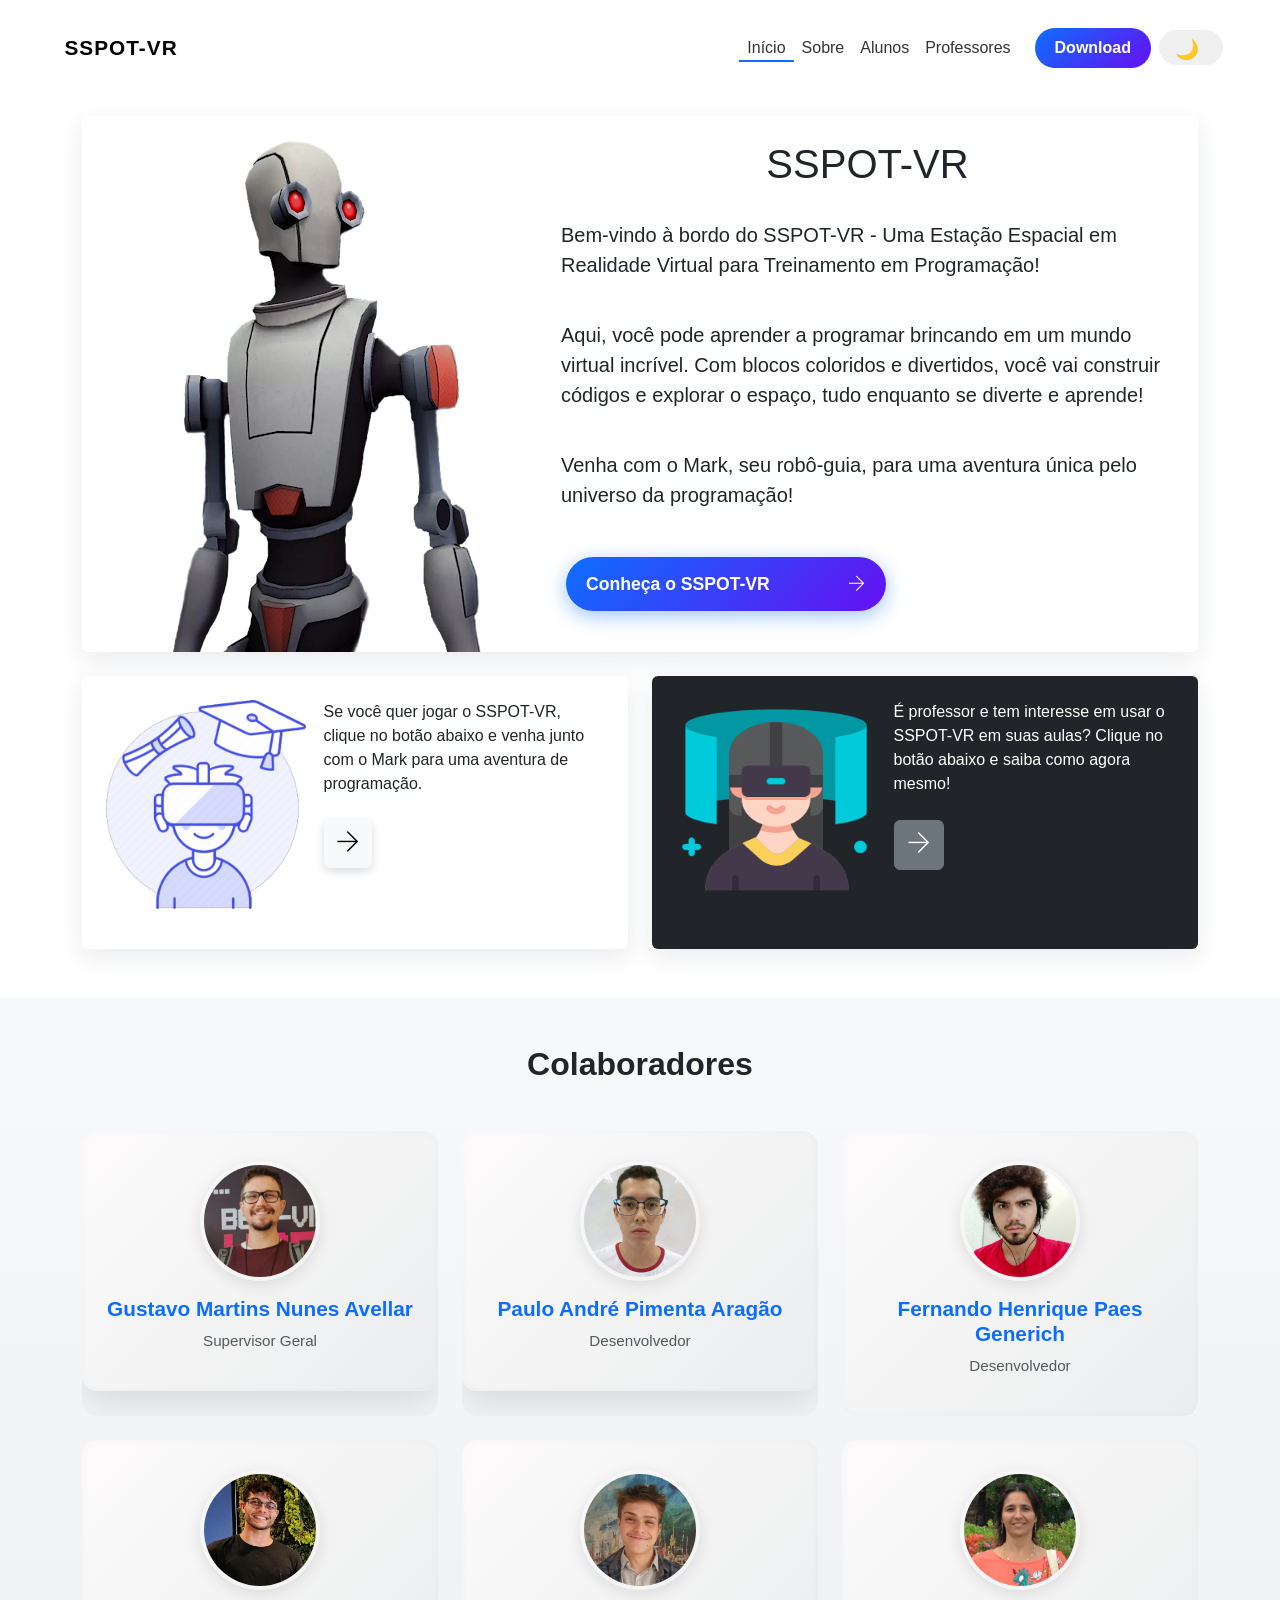
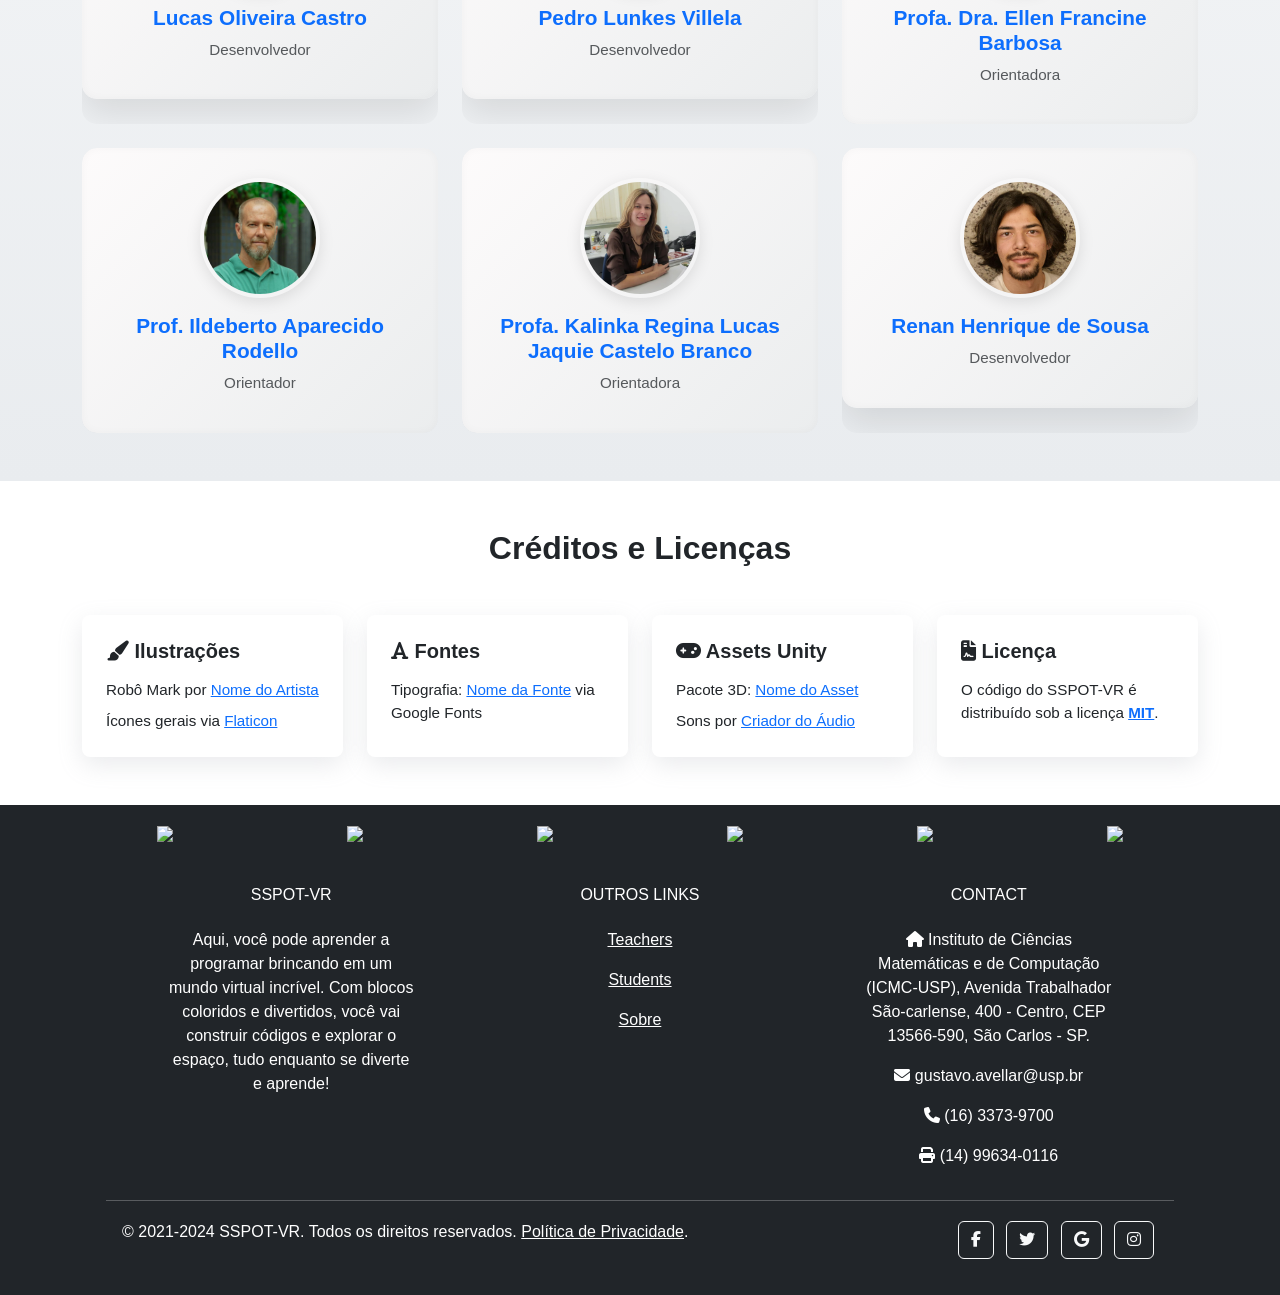
==== index.html @ 58b926ca "parte de creditos" ====
<!doctype html> 
<html lang="pt-BR">
<head>
  <meta charset="UTF-8" />
  <meta name="viewport" content="width=device-width, initial-scale=1.0" />

  <!-- SEO básico -->
  <meta name="description" content="Projeto SSPOT-VR - Sistema de Realidade Virtual aplicado à Odontologia com Inteligência Artificial" />
  <meta name="author" content="Ruan Marcelo" />

  <title>SSPOT-VR | Realidade Virtual com IA</title>

  <!-- Favicon -->
  <link rel="icon" type="image/x-icon" href="assets/img/icon.png" />

  <!-- Bootstrap -->
  <link rel="stylesheet" href="assets/css/bootstrap.min.css" />
  <!-- <link href="https://cdn.jsdelivr.net/npm/bootstrap@5.3.3/dist/css/bootstrap.min.css" rel="stylesheet"> -->

  <!-- Ícones -->
  <link rel="stylesheet" href="assets/css/themify-icons.css" />
  <link rel="stylesheet" href="https://cdnjs.cloudflare.com/ajax/libs/font-awesome/6.5.0/css/all.min.css" />

  <!-- Estilos personalizados -->
  <link rel="stylesheet" href="assets/css/styles.css" />
</head>
  <body >
    <!-- Navigation -->
 <header>
  <div class="container">
  <nav class="navbar navbar-expand-lg custom-navbar navbar-light">
      
      <a href="./index.html" class="navbar-brand ps-2 fw-bold">
       SSPOT-VR
      </a>

      <button
        class="navbar-toggler"
        type="button"
        data-bs-toggle="collapse"
        data-bs-target="#menuItems"
      >
        <span class="navbar-toggler-icon"></span>
      </button>

      <div class="collapse navbar-collapse" id="menuItems"> 
        <ul class="navbar-nav ms-auto align-items-center">
          
          <li class="nav-item">
            <a href="./index.html" class="nav-link custom-link">Início</a>
          </li>

          <li class="nav-item">
            <a href="pages/about.html" class="nav-link custom-link">Sobre</a>
          </li>

          <li class="nav-item">
            <a href="pages/students.html" class="nav-link custom-link">Alunos</a>
          </li>

          <li class="nav-item">
            <a href="pages/teachers.html" class="nav-link custom-link">Professores</a>
          </li>

          <li class="nav-item ms-3">
            <a href="https://drive.google.com/drive/folders/1_qv7LuEIKekw-QxTLRDmBszbj6aTu8xJ" class="btn btn-gradient">Download</a>
          </li>

          <li class="nav-item ms-2 mt-2 mt-sm-0">
            <button id="themeToggleBtn" class="btn-theme">
              <i class="theme-icon ti ti-moon"></i>
              <span class="theme-text"></span>
            </button>
          </li>

        </ul>
      </div>
    </nav>
  </div>
</header>
    <!-- Workshop section. Uncomment to use it. -->
    <!-- <section id="" class="pt-3 pb-5">
        <div class="container">
            <div class="card">
                <a href="https://forms.gle/ynjPfjpiruifqNit8" target="_blank">
                    <img class="card-img" src="assets/img/mark-invite.png" alt="Robô Mark, Guia do SSPOT-VR">
                </a>
            </div>
            <div class="alert alert-info text-center mt-4">
                <h1>A oficina vai ocorrer no Discord! <a href="https://discord.gg/F4khq9ekfB" target="_blank">Clique aqui para entrar agora</a>!!</h1>
            </div>
        </div>
    </section> -->

    <!-- Intro -->
    <section id="intro" class="pt-3 pb-5">
      <div class="container">
        <!-- SSPOT-VR -->
        <div class="row">
          <div class="col-12">
            <div class="card">
              <div class="card-body no-padding-bottom">
                <div class="row">
                  <div class="col-md-5 d-flex justify-content-center align-items-center">
                    <figure class="no-margin-bottom text-center">
                      <img
                        src="assets/img/mark.png"
                        style="max-width: 100%"
                        
                        alt="Robô Mark, Guia do SSPOT-VR"
                      />
                    </figure>
                  </div>
                  <div class="col-md-7 col-sm-12">
                    <h1 class="text-center card-title">SSPOT-VR</h1>
                    <p class="lead-alt pt-4">
                      Bem-vindo à bordo do SSPOT-VR - Uma Estação Espacial em
                      Realidade Virtual para Treinamento em Programação!
                    </p>
                    <p class="lead-alt pt-4">
                      Aqui, você pode aprender a programar brincando em um mundo
                      virtual incrível. Com blocos coloridos e divertidos, você
                      vai construir códigos e explorar o espaço, tudo enquanto
                      se diverte e aprende!
                    </p>
                    <p class="lead-alt py-4">
                      Venha com o Mark, seu robô-guia, para uma aventura única
                      pelo universo da programação!
                    </p>
                    <a
                      href="pages/about.html"
                      class="btn-play"
                    >
                      Conheça o SSPOT-VR &nbsp;<i class="ti ti-arrow-right"></i>
                    </a>
                  </div>
                </div>
              </div>
            </div>
          </div>
        </div>

        <!-- Students and Teachers -->
        <div class="row mt-4">
          <div class="col-md-6 col-sm-12">
            <div class="card h-100 card-student">
              <div class="card-body">
                <div class="row">
                  <div class="col-md-5 text-center">
                    <figure>
                      <img
                        src="assets/img/icon.png"
                        alt="Jogue o SSPOT-VR agora!"
                        style="max-width: 200px"
                      />
                    </figure>
                  </div>
                  <div class="col-md-7 col-sm-12">
                    <p class="lead-alt-2">
                      Se você quer jogar o SSPOT-VR, clique no botão abaixo e
                      venha junto com o Mark para uma aventura de programação.
                    </p>
                    <a
                      href="pages/students.html"
                      class="btn btn-light mt-2"
                      style="font-size: 1.5rem"
                    >
                      <i class="ti ti-arrow-right"></i>
                    </a>
                  </div>
                </div>
              </div>
            </div>
          </div>
          <div class="col-md-6 col-sm-12 mt-sm">
            <div class="card h-100 card-teacher">
              <div class="card-body">
                <div class="row">
                  <div class="col-md-5 text-center">
                    <figure>
                      <!-- <a href="https://www.flaticon.com/free-icons/vr" title="vr icons">Vr icons created by Flowicon - Flaticon</a> -->
                      <img
                        src="assets/img/teacher.png"
                        alt="Use o SSPOT-VR na sua aula!"
                        style="max-width: 200px"
                      />
                    </figure>
                  </div>
                  <div class="col-md-7 col-sm-12">
                    <p class="lead-alt-2">
                      É professor e tem interesse em usar o SSPOT-VR em suas
                      aulas? Clique no botão abaixo e saiba como agora mesmo!
                    </p>
                    <a
                      href="pages/teachers.html"
                      class="btn btn-secondary mt-2"
                      style="font-size: 1.5rem"
                    >
                      <i class="ti ti-arrow-right"></i>
                    </a>
                  </div>
                </div>
              </div>
            </div>
          </div>
        </div>
      </div>
    </section>

    <!-- Collabs -->
    <section id="collabs" class="py-5 ">
      <div class="container">
        <h2
          class="text-center mb-5 fw-bold"
         
        >
          Colaboradores
        </h2>

        <div class="row g-4 justify-content-center">
          <!-- Card Flip Template -->
          <div class="col-md-6 col-lg-4">
            <div class="team-card-flip h-100">
              <div class="card-front text-center">
                <img
                  src="./assets/img/Gustavo Martins Nunes Avellar (É o Criador do SSPOT-VR e Supervisor do Projeto, Desenvolveu o SSPOT-VR no mestrado, atualmente, no Doutorado, continua o projeto com alunos de IC).jpg"
                  alt="É o Criador do SSPOT-VR e Supervisor do Projeto, Desenvolveu o SSPOT-VR no mestrado, atualmente, no Doutorado, continua o projeto com alunos de IC"
                  class="team-img"
                />
                <h4 class="mt-3 fw-bold">Gustavo Martins Nunes Avellar</h4>
                <p class="text-muted">Supervisor Geral</p>
              </div>
              <div class="card-back text-center">             
                <h4 class="mt-3 fw-bold">Gustavo Martins Nunes Avellar</h4>
                <p class="text-muted">Supervisor Geral</p>
                <h5 class="fw-bold">Criador do SSPOT-VR</h5>
                <p class="text-muted">Supervisor geral do desenvolvimento</p>
                <a href="mailto:gustavo.avellar@usp.br" class="email-link"
                  >gustavo.avellar@usp.br</a
                >
              </div>
            </div>
          </div>

          <div class="col-md-6 col-lg-4">
            <div class="team-card-flip h-100">
              <div class="card-front text-center">
                <img
                  src="./assets/img/Paulo André Pimenta Aragão (Foi Desenvolvedor e Bolsista de Mestrado CAPES).jpg"
                  alt="Foi Desenvolvedor e Bolsista de Mestrado CAPES"
                  class="team-img"
                />
                <h4 class="mt-3 fw-bold">Paulo André Pimenta Aragão</h4>
                <p class="text-muted">Desenvolvedor</p>
              </div>
              <div class="card-back text-center">
                 <h4 class="mt-3 fw-bold">Paulo André Pimenta Aragão</h4>
                <p class="text-muted">Desenvolvedor</p>
                <h5 class="fw-bold">Módulo Multijogador</h5>
                <p class="text-muted">Desenvolvedor do SSPOT-VR</p>
                <a href="mailto:andre.aragao@usp.br" class="email-link"
                  >andre.aragao@usp.br</a
                >
              </div>
            </div>
          </div>

          <div class="col-md-6 col-lg-4">
            <div class="team-card-flip h-100">
              <div class="card-front text-center">
                <img
                  src="./assets/img/Fernando Henrique Paes Generich (Foi Desenvolvedor e Bolsista PUB-USP).gif"
                  alt="Foi Desenvolvedor e Bolsista PUB-USP"
                  class="team-img"
                />
                <h4 class="mt-3 fw-bold">Fernando Henrique Paes Generich</h4>
                <p class="text-muted">Desenvolvedor</p>
              </div>
              <div class="card-back text-center">
                  <h4 class="mt-3 fw-bold">Fernando Henrique Paes Generich</h4>
                <p class="text-muted">Desenvolvedor</p>
                <h5 class="fw-bold">Novidades em breve!</h5>
                <p class="text-muted">Desenvolvedor do SSPOT-VR</p>
                <a href="mailto:fernando_gene@usp.br" class="email-link"
                  >fernando_gene@usp.br</a
                >
              </div>
            </div>
          </div>
          <div class="col-md-6 col-lg-4">
            <div class="team-card-flip h-100">
              <div class="card-front text-center">
                <img
                  src="./assets/img/Lucas Oliveira Castro (Foi Desenvolvedor e Bolsista PUB-USP).jpg"
                  alt="Foi Desenvolvedor e Bolsista PUB-USP"
                  class="team-img"
                />
                <h4 class="mt-3 fw-bold">Lucas Oliveira Castro</h4>
                <p class="text-muted">Desenvolvedor</p>
              </div>
              <div class="card-back text-center">
                 <h4 class="mt-3 fw-bold">Lucas Oliveira Castro</h4>
                <p class="text-muted">Desenvolvedor</p>
                <h5 class="fw-bold">Novidades em breve!</h5>
                <p class="text-muted">Desenvolvedor do SSPOT-VR</p>
                <a href="mailto:lucascastro@usp.br" class="email-link"
                  >lucascastro@usp.br</a
                >
              </div>
            </div>
          </div>
          <div class="col-md-6 col-lg-4">
            <div class="team-card-flip h-100">
              <div class="card-front text-center">
                <img
                  src="./assets/img/Pedro Lunkes Villela (É Desenvolvedor, Bolsista CNPq-PIBIC).jpg"
                  alt="É Desenvolvedor, Bolsista CNPq-PIBIC"
                  class="team-img"
                />
                <h4 class="mt-3 fw-bold">Pedro Lunkes Villela</h4>
                <p class="text-muted">Desenvolvedor</p>
              </div>
              <div class="card-back text-center">
                  <h4 class="mt-3 fw-bold">Pedro Lunkes Villela</h4>
                <p class="text-muted">Desenvolvedor</p>
                <h5 class="fw-bold">Desenvolvedor do SSPOT-VR</h5>
                <p class="text-muted">Novidades em breve!</p>
                <a href="mailto:pedrolunkesvillela@usp.br" class="email-link"
                  >pedrolunkesvillela@usp.br</a
                >
              </div>
            </div>
          </div>
          <div class="col-md-6 col-lg-4">
            <div class="team-card-flip h-100">
              <div class="card-front text-center">
                <img
                  src="./assets/img/Ellen Francine Barbosa (É Orientadora do Projeto e Professora no ICMC-USP).jpg"
                  alt="É Orientadora do Projeto e Professora no ICMC-USP"
                  class="team-img"
                />
                <h4 class="mt-3 fw-bold">Profa. Dra. Ellen Francine Barbosa</h4>
                <p class="text-muted">Orientadora</p>
              </div>
              <div class="card-back text-center">
                  <h4 class="mt-3 fw-bold">Profa. Dra. Ellen Francine Barbosa</h4>
                <p class="text-muted">Orientadora</p>
                <h5 class="fw-bold">Professora Orientadora</h5>
                <p class="text-muted">Supervisor geral do desenvolvimento</p>
                <a href="mailto:francine@icmc.usp.br" class="email-link"
                  >francine@icmc.usp.br</a
                >
              </div>
            </div>
          </div>
           <div class="col-md-6 col-lg-4">
            <div class="team-card-flip h-100">
              <div class="card-front text-center">
                <img
                  src="./assets/img/Ildeberto Aparecido Rodello (É Colaborador e Professor da FEA-RP-USP).jpg"
                  alt="É Colaborador e Professor da FEA-RP-USP"
                  class="team-img"
                />
                <h4 class="mt-3 fw-bold">Prof. Ildeberto Aparecido Rodello</h4>
                <p class="text-muted">Orientador</p>
              </div>
              <div class="card-back text-center">
                  <h4 class="mt-3 fw-bold">Prof. Ildeberto Aparecido Rodello</h4>
                <p class="text-muted">Orientador</p>
                <h5 class="fw-bold">Orientador e Professor da FEA-RP-USP</h5>
                <p class="text-muted">Novidades em Breve!</p>
                <a href="mailto:francine@icmc.usp.br" class="email-link"
                  >x@usp.br</a
                >
              </div>
            </div>
          </div>      
           <div class="col-md-6 col-lg-4">
            <div class="team-card-flip h-100">
              <div class="card-front text-center">
                <img
                  src="./assets/img/Kalinka Regina Lucas Jaquie Castelo Branco (Foi Colaboradora e Professora do ICMC-USP).jpg"
                  alt="É Orientadora do Projeto e Professora no ICMC-USP"
                  class="team-img"
                />
                <h4 class="mt-3 fw-bold">Profa. Kalinka Regina Lucas Jaquie Castelo Branco</h4>
                <p class="text-muted">Orientadora</p>
              </div>
              <div class="card-back text-center">
                  <h4 class="mt-3 fw-bold">Kalinka Regina Lucas Jaquie Castelo Branco</h4>
                <p class="text-muted">Orientadora</p>
                <h5 class="fw-bold">Professora Orientadora</h5>
                <p class="text-muted">Supervisor geral do desenvolvimento</p>
                <a href="mailto:francine@icmc.usp.br" class="email-link"
                  >@usp.br</a
                >
              </div>
            </div>
          </div>      
           <div class="col-md-6 col-lg-4">
            <div class="team-card-flip h-100">
              <div class="card-front text-center">
                <img
                  src="./assets/img/Renan Henrique de Sousa (É Desenvolvedor, Bolsista PUB-USP).jpg"
                  alt="É Orientadora do Projeto e Professora no ICMC-USP"
                  class="team-img"
                />
                <h4 class="mt-3 fw-bold">Renan Henrique de Sousa</h4>
                <p class="text-muted">Desenvolvedor</p>
              </div>
              <div class="card-back text-center">
                  <h4 class="mt-3 fw-bold">Renan Henrique de Sousa</h4>
                <p class="text-muted">Desenvolvedor</p>
                <h5 class="fw-bold">Desenvolvedor do SSPOT-VR</h5>
                <p class="text-muted">Novidades em Breve</p>
                <a href="mailto:francine@icmc.usp.br" class="email-link"
                  >@usp.br</a
                >
              </div>
            </div>
          </div>            
        </div>
      </div>
    </section>    
</div>
<section id="creditos" class="py-5">
  <div class="container">
    <h2 class="text-center mb-5 fw-bold title-credits">Créditos e Licenças</h2>
    
    <div class="row g-4 justify-content-center">
      
      <div class="col-md-6 col-lg-3">
        <div class="card h-100 rounded-3 card-credits">
          <div class="card-body">
            <h5 class="card-title fw-bold mb-3"><i class="fas fa-paint-brush icon-theme"></i> Ilustrações</h5>
            <ul class="list-unstyled mb-0" style="font-size: 0.95rem;">
              <li class="mb-2">Robô Mark por <a href="LINK_AQUI" target="_blank" class="credit-link">Nome do Artista</a></li>
              <li>Ícones gerais via <a href="https://www.flaticon.com/" target="_blank" class="credit-link">Flaticon</a></li>
            </ul>
          </div>
        </div>
      </div>

      <div class="col-md-6 col-lg-3">
        <div class="card h-100 rounded-3 card-credits">
          <div class="card-body">
            <h5 class="card-title fw-bold mb-3"><i class="fas fa-font icon-theme"></i> Fontes</h5>
            <ul class="list-unstyled mb-0" style="font-size: 0.95rem;">
              <li>Tipografia: <a href="LINK_DA_FONTE" target="_blank" class="credit-link">Nome da Fonte</a> via Google Fonts</li>
            </ul>
          </div>
        </div>
      </div>

      <div class="col-md-6 col-lg-3">
        <div class="card h-100 rounded-3 card-credits">
          <div class="card-body">
            <h5 class="card-title fw-bold mb-3"><i class="fas fa-gamepad icon-theme"></i> Assets Unity</h5>
            <ul class="list-unstyled mb-0" style="font-size: 0.95rem;">
              <li class="mb-2">Pacote 3D: <a href="LINK_AQUI" target="_blank" class="credit-link">Nome do Asset</a></li>
              <li>Sons por <a href="LINK_AQUI" target="_blank" class="credit-link">Criador do Áudio</a></li>
            </ul>
          </div>
        </div>
      </div>

      <div class="col-md-6 col-lg-3">
        <div class="card h-100 rounded-3 card-credits">
          <div class="card-body">
            <h5 class="card-title fw-bold mb-3"><i class="fas fa-file-contract icon-theme"></i> Licença</h5>
            <p class="card-text" style="font-size: 0.95rem;">
              O código do SSPOT-VR é distribuído sob a licença <a href="https://opensource.org/licenses/MIT" target="_blank" class="credit-link fw-bold">MIT</a>.
            </p>
          </div>
        </div>
      </div>

    </div>
  </div>
</section>

    <!-- Footer -->
    <footer class="bg-dark text-white text-center py-3">
      <div class="container">
             <section class="">
        <div class="row">
          <div class="col-lg-2 col-md-12 mb-4 mb-md-0">
            <div
                 class="bg-image hover-overlay ripple shadow-1-strong rounded"
                 data-ripple-color="light"
                 >
              <img
                   src="https://mdbootstrap.com/img/new/fluid/city/113.jpg"
                   class="w-100"
                   />
              <a href="#!">
                <div
                     class="mask"
                     style="background-color: rgba(251, 251, 251, 0.2);"
                     ></div>
              </a>
            </div>
          </div>
          <div class="col-lg-2 col-md-12 mb-4 mb-md-0">
            <div
                 class="bg-image hover-overlay ripple shadow-1-strong rounded"
                 data-ripple-color="light"
                 >
              <img
                   src="https://mdbootstrap.com/img/new/fluid/city/111.jpg"
                   class="w-100"
                   />
              <a href="#!">
                <div
                     class="mask"
                     style="background-color: rgba(251, 251, 251, 0.2);"
                     ></div>
              </a>
            </div>
          </div>
          <div class="col-lg-2 col-md-12 mb-4 mb-md-0">
            <div
                 class="bg-image hover-overlay ripple shadow-1-strong rounded"
                 data-ripple-color="light"
                 >
              <img
                   src="https://mdbootstrap.com/img/new/fluid/city/112.jpg"
                   class="w-100"
                   />
              <a href="#!">
                <div
                     class="mask"
                     style="background-color: rgba(251, 251, 251, 0.2);"
                     ></div>
              </a>
            </div>
          </div>
          <div class="col-lg-2 col-md-12 mb-4 mb-md-0">
            <div
                 class="bg-image hover-overlay ripple shadow-1-strong rounded"
                 data-ripple-color="light"
                 >
              <img
                   src="https://mdbootstrap.com/img/new/fluid/city/114.jpg"
                   class="w-100"
                   />
              <a href="#!">
                <div
                     class="mask"
                     style="background-color: rgba(251, 251, 251, 0.2);"
                     ></div>
              </a>
            </div>
          </div>
          <div class="col-lg-2 col-md-12 mb-4 mb-md-0">
            <div
                 class="bg-image hover-overlay ripple shadow-1-strong rounded"
                 data-ripple-color="light"
                 >
              <img
                   src="https://mdbootstrap.com/img/new/fluid/city/115.jpg"
                   class="w-100"
                   />
              <a href="#!">
                <div
                     class="mask"
                     style="background-color: rgba(251, 251, 251, 0.2);"
                     ></div>
              </a>
            </div>
          </div>
          <div class="col-lg-2 col-md-12 mb-4 mb-md-0">
            <div
                 class="bg-image hover-overlay ripple shadow-1-strong rounded"
                 data-ripple-color="light"
                 >
              <img
                   src="https://mdbootstrap.com/img/new/fluid/city/116.jpg"
                   class="w-100"
                   />
              <a href="#!">
                <div
                     class="mask"
                     style="background-color: rgba(251, 251, 251, 0.2);"
                     ></div>
              </a>
            </div>
          </div>
        </div>
      </section>
       <div class="container p-4 pb-0">
      <!-- Section: Links -->
      <section class="">
        <!--Grid row-->
        <div class="row">
          <!-- Grid column -->
          <div class="col-md-3 col-lg-3 col-xl-3 mx-auto mt-3">
            <h6 class="text-uppercase mb-4 font-weight-bold">
              SSPOT-VR
            </h6>
            <p>
              Aqui, você pode aprender a programar brincando em um mundo virtual incrível. Com blocos coloridos e divertidos, você vai construir códigos e explorar o espaço, tudo enquanto se diverte e aprende!
            </p>
          </div>
          <!-- Grid column -->

          <hr class="w-100 clearfix d-md-none" />

          <hr class="w-100 clearfix d-md-none" />

          <!-- Grid column -->
          <div class="col-md-3 col-lg-2 col-xl-2 mx-auto mt-3">
            <h6 class="text-uppercase mb-4 font-weight-bold">
             Outros Links
            </h6>
            <p>
              <a class="text-white" href="pages/teachers.html">Teachers</a>
            </p>
            <p>
              <a class="text-white" href="pages/students.html">Students</a>
            </p>
            <p>
              <a class="text-white" href="pages/about.html">Sobre</a>
            </p>           
          </div>

          <!-- Grid column -->
          <hr class="w-100 clearfix d-md-none" />

          <!-- Grid column -->
          <div class="col-md-4 col-lg-3 col-xl-3 mx-auto mt-3">
            <h6 class="text-uppercase mb-4 font-weight-bold">Contact</h6>
            <p><i class="fas fa-home mr-3"></i> Instituto de Ciências Matemáticas e de Computação (ICMC-USP), Avenida Trabalhador São-carlense, 400 - Centro, CEP 13566-590,  São Carlos - SP. </p>
            <p><i class="fas fa-envelope mr-3"></i> gustavo.avellar@usp.br </p>
            <p><i class="fas fa-phone mr-3"></i> (16) 3373-9700 </p>
            <p><i class="fas fa-print mr-3"></i> (14) 99634-0116 </p>
          </div>
          <!-- Grid column -->
        </div>
        <!--Grid row-->
      </section>
      <!-- Section: Links -->

      <hr class="my-3">

      <!-- Section: Copyright -->
      <section class="p-3 pt-0">
        <div class="row d-flex align-items-center">
          <!-- Grid column -->
          <div class="col-md-7 col-lg-8 text-center text-md-start">
            <!-- Copyright -->
              <p>
                &copy; 2021-2024 SSPOT-VR. Todos os direitos reservados.
                <a href="pages/privacy.html" class="text-white"
                  >Política de Privacidade</a
                >.
              </p>

            <!-- Copyright -->
          </div>
          <!-- Grid column -->

          <!-- Grid column -->
          <div class="col-md-5 col-lg-4 ml-lg-0 text-center text-md-end">
            <!-- Facebook -->
            <a
               class="btn btn-outline-light btn-floating m-1"              
               role="button"
               ><i class="fab fa-facebook-f"></i
              ></a>

            <!-- Twitter -->
            <a
               class="btn btn-outline-light btn-floating m-1"
               role="button"
               ><i class="fab fa-twitter"></i
              ></a>

            <!-- Google -->
            <a
               class="btn btn-outline-light btn-floating m-1"
               role="button"
               ><i class="fab fa-google"></i
              ></a>

            <!-- Instagram -->
            <a
               class="btn btn-outline-light btn-floating m-1 "
               role="button"
               ><i class="fab fa-instagram"></i
              ></a>
          </div>
          <!-- Grid column -->
        </div>
      </section>
      <!-- Section: Copyright -->
      </div>
    </footer>

    

    <!-- Bootstrap JS -->
    <script src="assets/js/bootstrap.bundle.min.js"></script>
    <script src="assets/js/main.js"></script>
  </body>
</html>
---- assets/css/themify-icons.css ----
@font-face {
	font-family: 'themify';
	src:url('../fonts/themify.eot?-fvbane');
	src:url('../fonts/themify.eot?#iefix-fvbane') format('embedded-opentype'),
		url('../fonts/themify.woff?-fvbane') format('woff'),
		url('../fonts/themify.ttf?-fvbane') format('truetype'),
		url('../fonts/themify.svg?-fvbane#themify') format('svg');
	font-weight: normal;
	font-style: normal;
}

[class^="ti-"], [class*=" ti-"] {
	font-family: 'themify';
	speak: none;
	font-style: normal;
	font-weight: normal;
	font-variant: normal;
	text-transform: none;
	line-height: 1;

	/* Better Font Rendering =========== */
	-webkit-font-smoothing: antialiased;
	-moz-osx-font-smoothing: grayscale;
}

.ti-wand:before {
	content: "\e600";
}
.ti-volume:before {
	content: "\e601";
}
.ti-user:before {
	content: "\e602";
}
.ti-unlock:before {
	content: "\e603";
}
.ti-unlink:before {
	content: "\e604";
}
.ti-trash:before {
	content: "\e605";
}
.ti-thought:before {
	content: "\e606";
}
.ti-target:before {
	content: "\e607";
}
.ti-tag:before {
	content: "\e608";
}
.ti-tablet:before {
	content: "\e609";
}
.ti-star:before {
	content: "\e60a";
}
.ti-spray:before {
	content: "\e60b";
}
.ti-signal:before {
	content: "\e60c";
}
.ti-shopping-cart:before {
	content: "\e60d";
}
.ti-shopping-cart-full:before {
	content: "\e60e";
}
.ti-settings:before {
	content: "\e60f";
}
.ti-search:before {
	content: "\e610";
}
.ti-zoom-in:before {
	content: "\e611";
}
.ti-zoom-out:before {
	content: "\e612";
}
.ti-cut:before {
	content: "\e613";
}
.ti-ruler:before {
	content: "\e614";
}
.ti-ruler-pencil:before {
	content: "\e615";
}
.ti-ruler-alt:before {
	content: "\e616";
}
.ti-bookmark:before {
	content: "\e617";
}
.ti-bookmark-alt:before {
	content: "\e618";
}
.ti-reload:before {
	content: "\e619";
}
.ti-plus:before {
	content: "\e61a";
}
.ti-pin:before {
	content: "\e61b";
}
.ti-pencil:before {
	content: "\e61c";
}
.ti-pencil-alt:before {
	content: "\e61d";
}
.ti-paint-roller:before {
	content: "\e61e";
}
.ti-paint-bucket:before {
	content: "\e61f";
}
.ti-na:before {
	content: "\e620";
}
.ti-mobile:before {
	content: "\e621";
}
.ti-minus:before {
	content: "\e622";
}
.ti-medall:before {
	content: "\e623";
}
.ti-medall-alt:before {
	content: "\e624";
}
.ti-marker:before {
	content: "\e625";
}
.ti-marker-alt:before {
	content: "\e626";
}
.ti-arrow-up:before {
	content: "\e627";
}
.ti-arrow-right:before {
	content: "\e628";
}
.ti-arrow-left:before {
	content: "\e629";
}
.ti-arrow-down:before {
	content: "\e62a";
}
.ti-lock:before {
	content: "\e62b";
}
.ti-location-arrow:before {
	content: "\e62c";
}
.ti-link:before {
	content: "\e62d";
}
.ti-layout:before {
	content: "\e62e";
}
.ti-layers:before {
	content: "\e62f";
}
.ti-layers-alt:before {
	content: "\e630";
}
.ti-key:before {
	content: "\e631";
}
.ti-import:before {
	content: "\e632";
}
.ti-image:before {
	content: "\e633";
}
.ti-heart:before {
	content: "\e634";
}
.ti-heart-broken:before {
	content: "\e635";
}
.ti-hand-stop:before {
	content: "\e636";
}
.ti-hand-open:before {
	content: "\e637";
}
.ti-hand-drag:before {
	content: "\e638";
}
.ti-folder:before {
	content: "\e639";
}
.ti-flag:before {
	content: "\e63a";
}
.ti-flag-alt:before {
	content: "\e63b";
}
.ti-flag-alt-2:before {
	content: "\e63c";
}
.ti-eye:before {
	content: "\e63d";
}
.ti-export:before {
	content: "\e63e";
}
.ti-exchange-vertical:before {
	content: "\e63f";
}
.ti-desktop:before {
	content: "\e640";
}
.ti-cup:before {
	content: "\e641";
}
.ti-crown:before {
	content: "\e642";
}
.ti-comments:before {
	content: "\e643";
}
.ti-comment:before {
	content: "\e644";
}
.ti-comment-alt:before {
	content: "\e645";
}
.ti-close:before {
	content: "\e646";
}
.ti-clip:before {
	content: "\e647";
}
.ti-angle-up:before {
	content: "\e648";
}
.ti-angle-right:before {
	content: "\e649";
}
.ti-angle-left:before {
	content: "\e64a";
}
.ti-angle-down:before {
	content: "\e64b";
}
.ti-check:before {
	content: "\e64c";
}
.ti-check-box:before {
	content: "\e64d";
}
.ti-camera:before {
	content: "\e64e";
}
.ti-announcement:before {
	content: "\e64f";
}
.ti-brush:before {
	content: "\e650";
}
.ti-briefcase:before {
	content: "\e651";
}
.ti-bolt:before {
	content: "\e652";
}
.ti-bolt-alt:before {
	content: "\e653";
}
.ti-blackboard:before {
	content: "\e654";
}
.ti-bag:before {
	content: "\e655";
}
.ti-move:before {
	content: "\e656";
}
.ti-arrows-vertical:before {
	content: "\e657";
}
.ti-arrows-horizontal:before {
	content: "\e658";
}
.ti-fullscreen:before {
	content: "\e659";
}
.ti-arrow-top-right:before {
	content: "\e65a";
}
.ti-arrow-top-left:before {
	content: "\e65b";
}
.ti-arrow-circle-up:before {
	content: "\e65c";
}
.ti-arrow-circle-right:before {
	content: "\e65d";
}
.ti-arrow-circle-left:before {
	content: "\e65e";
}
.ti-arrow-circle-down:before {
	content: "\e65f";
}
.ti-angle-double-up:before {
	content: "\e660";
}
.ti-angle-double-right:before {
	content: "\e661";
}
.ti-angle-double-left:before {
	content: "\e662";
}
.ti-angle-double-down:before {
	content: "\e663";
}
.ti-zip:before {
	content: "\e664";
}
.ti-world:before {
	content: "\e665";
}
.ti-wheelchair:before {
	content: "\e666";
}
.ti-view-list:before {
	content: "\e667";
}
.ti-view-list-alt:before {
	content: "\e668";
}
.ti-view-grid:before {
	content: "\e669";
}
.ti-uppercase:before {
	content: "\e66a";
}
.ti-upload:before {
	content: "\e66b";
}
.ti-underline:before {
	content: "\e66c";
}
.ti-truck:before {
	content: "\e66d";
}
.ti-timer:before {
	content: "\e66e";
}
.ti-ticket:before {
	content: "\e66f";
}
.ti-thumb-up:before {
	content: "\e670";
}
.ti-thumb-down:before {
	content: "\e671";
}
.ti-text:before {
	content: "\e672";
}
.ti-stats-up:before {
	content: "\e673";
}
.ti-stats-down:before {
	content: "\e674";
}
.ti-split-v:before {
	content: "\e675";
}
.ti-split-h:before {
	content: "\e676";
}
.ti-smallcap:before {
	content: "\e677";
}
.ti-shine:before {
	content: "\e678";
}
.ti-shift-right:before {
	content: "\e679";
}
.ti-shift-left:before {
	content: "\e67a";
}
.ti-shield:before {
	content: "\e67b";
}
.ti-notepad:before {
	content: "\e67c";
}
.ti-server:before {
	content: "\e67d";
}
.ti-quote-right:before {
	content: "\e67e";
}
.ti-quote-left:before {
	content: "\e67f";
}
.ti-pulse:before {
	content: "\e680";
}
.ti-printer:before {
	content: "\e681";
}
.ti-power-off:before {
	content: "\e682";
}
.ti-plug:before {
	content: "\e683";
}
.ti-pie-chart:before {
	content: "\e684";
}
.ti-paragraph:before {
	content: "\e685";
}
.ti-panel:before {
	content: "\e686";
}
.ti-package:before {
	content: "\e687";
}
.ti-music:before {
	content: "\e688";
}
.ti-music-alt:before {
	content: "\e689";
}
.ti-mouse:before {
	content: "\e68a";
}
.ti-mouse-alt:before {
	content: "\e68b";
}
.ti-money:before {
	content: "\e68c";
}
.ti-microphone:before {
	content: "\e68d";
}
.ti-menu:before {
	content: "\e68e";
}
.ti-menu-alt:before {
	content: "\e68f";
}
.ti-map:before {
	content: "\e690";
}
.ti-map-alt:before {
	content: "\e691";
}
.ti-loop:before {
	content: "\e692";
}
.ti-location-pin:before {
	content: "\e693";
}
.ti-list:before {
	content: "\e694";
}
.ti-light-bulb:before {
	content: "\e695";
}
.ti-Italic:before {
	content: "\e696";
}
.ti-info:before {
	content: "\e697";
}
.ti-infinite:before {
	content: "\e698";
}
.ti-id-badge:before {
	content: "\e699";
}
.ti-hummer:before {
	content: "\e69a";
}
.ti-home:before {
	content: "\e69b";
}
.ti-help:before {
	content: "\e69c";
}
.ti-headphone:before {
	content: "\e69d";
}
.ti-harddrives:before {
	content: "\e69e";
}
.ti-harddrive:before {
	content: "\e69f";
}
.ti-gift:before {
	content: "\e6a0";
}
.ti-game:before {
	content: "\e6a1";
}
.ti-filter:before {
	content: "\e6a2";
}
.ti-files:before {
	content: "\e6a3";
}
.ti-file:before {
	content: "\e6a4";
}
.ti-eraser:before {
	content: "\e6a5";
}
.ti-envelope:before {
	content: "\e6a6";
}
.ti-download:before {
	content: "\e6a7";
}
.ti-direction:before {
	content: "\e6a8";
}
.ti-direction-alt:before {
	content: "\e6a9";
}
.ti-dashboard:before {
	content: "\e6aa";
}
.ti-control-stop:before {
	content: "\e6ab";
}
.ti-control-shuffle:before {
	content: "\e6ac";
}
.ti-control-play:before {
	content: "\e6ad";
}
.ti-control-pause:before {
	content: "\e6ae";
}
.ti-control-forward:before {
	content: "\e6af";
}
.ti-control-backward:before {
	content: "\e6b0";
}
.ti-cloud:before {
	content: "\e6b1";
}
.ti-cloud-up:before {
	content: "\e6b2";
}
.ti-cloud-down:before {
	content: "\e6b3";
}
.ti-clipboard:before {
	content: "\e6b4";
}
.ti-car:before {
	content: "\e6b5";
}
.ti-calendar:before {
	content: "\e6b6";
}
.ti-book:before {
	content: "\e6b7";
}
.ti-bell:before {
	content: "\e6b8";
}
.ti-basketball:before {
	content: "\e6b9";
}
.ti-bar-chart:before {
	content: "\e6ba";
}
.ti-bar-chart-alt:before {
	content: "\e6bb";
}
.ti-back-right:before {
	content: "\e6bc";
}
.ti-back-left:before {
	content: "\e6bd";
}
.ti-arrows-corner:before {
	content: "\e6be";
}
.ti-archive:before {
	content: "\e6bf";
}
.ti-anchor:before {
	content: "\e6c0";
}
.ti-align-right:before {
	content: "\e6c1";
}
.ti-align-left:before {
	content: "\e6c2";
}
.ti-align-justify:before {
	content: "\e6c3";
}
.ti-align-center:before {
	content: "\e6c4";
}
.ti-alert:before {
	content: "\e6c5";
}
.ti-alarm-clock:before {
	content: "\e6c6";
}
.ti-agenda:before {
	content: "\e6c7";
}
.ti-write:before {
	content: "\e6c8";
}
.ti-window:before {
	content: "\e6c9";
}
.ti-widgetized:before {
	content: "\e6ca";
}
.ti-widget:before {
	content: "\e6cb";
}
.ti-widget-alt:before {
	content: "\e6cc";
}
.ti-wallet:before {
	content: "\e6cd";
}
.ti-video-clapper:before {
	content: "\e6ce";
}
.ti-video-camera:before {
	content: "\e6cf";
}
.ti-vector:before {
	content: "\e6d0";
}
.ti-themify-logo:before {
	content: "\e6d1";
}
.ti-themify-favicon:before {
	content: "\e6d2";
}
.ti-themify-favicon-alt:before {
	content: "\e6d3";
}
.ti-support:before {
	content: "\e6d4";
}
.ti-stamp:before {
	content: "\e6d5";
}
.ti-split-v-alt:before {
	content: "\e6d6";
}
.ti-slice:before {
	content: "\e6d7";
}
.ti-shortcode:before {
	content: "\e6d8";
}
.ti-shift-right-alt:before {
	content: "\e6d9";
}
.ti-shift-left-alt:before {
	content: "\e6da";
}
.ti-ruler-alt-2:before {
	content: "\e6db";
}
.ti-receipt:before {
	content: "\e6dc";
}
.ti-pin2:before {
	content: "\e6dd";
}
.ti-pin-alt:before {
	content: "\e6de";
}
.ti-pencil-alt2:before {
	content: "\e6df";
}
.ti-palette:before {
	content: "\e6e0";
}
.ti-more:before {
	content: "\e6e1";
}
.ti-more-alt:before {
	content: "\e6e2";
}
.ti-microphone-alt:before {
	content: "\e6e3";
}
.ti-magnet:before {
	content: "\e6e4";
}
.ti-line-double:before {
	content: "\e6e5";
}
.ti-line-dotted:before {
	content: "\e6e6";
}
.ti-line-dashed:before {
	content: "\e6e7";
}
.ti-layout-width-full:before {
	content: "\e6e8";
}
.ti-layout-width-default:before {
	content: "\e6e9";
}
.ti-layout-width-default-alt:before {
	content: "\e6ea";
}
.ti-layout-tab:before {
	content: "\e6eb";
}
.ti-layout-tab-window:before {
	content: "\e6ec";
}
.ti-layout-tab-v:before {
	content: "\e6ed";
}
.ti-layout-tab-min:before {
	content: "\e6ee";
}
.ti-layout-slider:before {
	content: "\e6ef";
}
.ti-layout-slider-alt:before {
	content: "\e6f0";
}
.ti-layout-sidebar-right:before {
	content: "\e6f1";
}
.ti-layout-sidebar-none:before {
	content: "\e6f2";
}
.ti-layout-sidebar-left:before {
	content: "\e6f3";
}
.ti-layout-placeholder:before {
	content: "\e6f4";
}
.ti-layout-menu:before {
	content: "\e6f5";
}
.ti-layout-menu-v:before {
	content: "\e6f6";
}
.ti-layout-menu-separated:before {
	content: "\e6f7";
}
.ti-layout-menu-full:before {
	content: "\e6f8";
}
.ti-layout-media-right-alt:before {
	content: "\e6f9";
}
.ti-layout-media-right:before {
	content: "\e6fa";
}
.ti-layout-media-overlay:before {
	content: "\e6fb";
}
.ti-layout-media-overlay-alt:before {
	content: "\e6fc";
}
.ti-layout-media-overlay-alt-2:before {
	content: "\e6fd";
}
.ti-layout-media-left-alt:before {
	content: "\e6fe";
}
.ti-layout-media-left:before {
	content: "\e6ff";
}
.ti-layout-media-center-alt:before {
	content: "\e700";
}
.ti-layout-media-center:before {
	content: "\e701";
}
.ti-layout-list-thumb:before {
	content: "\e702";
}
.ti-layout-list-thumb-alt:before {
	content: "\e703";
}
.ti-layout-list-post:before {
	content: "\e704";
}
.ti-layout-list-large-image:before {
	content: "\e705";
}
.ti-layout-line-solid:before {
	content: "\e706";
}
.ti-layout-grid4:before {
	content: "\e707";
}
.ti-layout-grid3:before {
	content: "\e708";
}
.ti-layout-grid2:before {
	content: "\e709";
}
.ti-layout-grid2-thumb:before {
	content: "\e70a";
}
.ti-layout-cta-right:before {
	content: "\e70b";
}
.ti-layout-cta-left:before {
	content: "\e70c";
}
.ti-layout-cta-center:before {
	content: "\e70d";
}
.ti-layout-cta-btn-right:before {
	content: "\e70e";
}
.ti-layout-cta-btn-left:before {
	content: "\e70f";
}
.ti-layout-column4:before {
	content: "\e710";
}
.ti-layout-column3:before {
	content: "\e711";
}
.ti-layout-column2:before {
	content: "\e712";
}
.ti-layout-accordion-separated:before {
	content: "\e713";
}
.ti-layout-accordion-merged:before {
	content: "\e714";
}
.ti-layout-accordion-list:before {
	content: "\e715";
}
.ti-ink-pen:before {
	content: "\e716";
}
.ti-info-alt:before {
	content: "\e717";
}
.ti-help-alt:before {
	content: "\e718";
}
.ti-headphone-alt:before {
	content: "\e719";
}
.ti-hand-point-up:before {
	content: "\e71a";
}
.ti-hand-point-right:before {
	content: "\e71b";
}
.ti-hand-point-left:before {
	content: "\e71c";
}
.ti-hand-point-down:before {
	content: "\e71d";
}
.ti-gallery:before {
	content: "\e71e";
}
.ti-face-smile:before {
	content: "\e71f";
}
.ti-face-sad:before {
	content: "\e720";
}
.ti-credit-card:before {
	content: "\e721";
}
.ti-control-skip-forward:before {
	content: "\e722";
}
.ti-control-skip-backward:before {
	content: "\e723";
}
.ti-control-record:before {
	content: "\e724";
}
.ti-control-eject:before {
	content: "\e725";
}
.ti-comments-smiley:before {
	content: "\e726";
}
.ti-brush-alt:before {
	content: "\e727";
}
.ti-youtube:before {
	content: "\e728";
}
.ti-vimeo:before {
	content: "\e729";
}
.ti-twitter:before {
	content: "\e72a";
}
.ti-time:before {
	content: "\e72b";
}
.ti-tumblr:before {
	content: "\e72c";
}
.ti-skype:before {
	content: "\e72d";
}
.ti-share:before {
	content: "\e72e";
}
.ti-share-alt:before {
	content: "\e72f";
}
.ti-rocket:before {
	content: "\e730";
}
.ti-pinterest:before {
	content: "\e731";
}
.ti-new-window:before {
	content: "\e732";
}
.ti-microsoft:before {
	content: "\e733";
}
.ti-list-ol:before {
	content: "\e734";
}
.ti-linkedin:before {
	content: "\e735";
}
.ti-layout-sidebar-2:before {
	content: "\e736";
}
.ti-layout-grid4-alt:before {
	content: "\e737";
}
.ti-layout-grid3-alt:before {
	content: "\e738";
}
.ti-layout-grid2-alt:before {
	content: "\e739";
}
.ti-layout-column4-alt:before {
	content: "\e73a";
}
.ti-layout-column3-alt:before {
	content: "\e73b";
}
.ti-layout-column2-alt:before {
	content: "\e73c";
}
.ti-instagram:before {
	content: "\e73d";
}
.ti-google:before {
	content: "\e73e";
}
.ti-github:before {
	content: "\e73f";
}
.ti-flickr:before {
	content: "\e740";
}
.ti-facebook:before {
	content: "\e741";
}
.ti-dropbox:before {
	content: "\e742";
}
.ti-dribbble:before {
	content: "\e743";
}
.ti-apple:before {
	content: "\e744";
}
.ti-android:before {
	content: "\e745";
}
.ti-save:before {
	content: "\e746";
}
.ti-save-alt:before {
	content: "\e747";
}
.ti-yahoo:before {
	content: "\e748";
}
.ti-wordpress:before {
	content: "\e749";
}
.ti-vimeo-alt:before {
	content: "\e74a";
}
.ti-twitter-alt:before {
	content: "\e74b";
}
.ti-tumblr-alt:before {
	content: "\e74c";
}
.ti-trello:before {
	content: "\e74d";
}
.ti-stack-overflow:before {
	content: "\e74e";
}
.ti-soundcloud:before {
	content: "\e74f";
}
.ti-sharethis:before {
	content: "\e750";
}
.ti-sharethis-alt:before {
	content: "\e751";
}
.ti-reddit:before {
	content: "\e752";
}
.ti-pinterest-alt:before {
	content: "\e753";
}
.ti-microsoft-alt:before {
	content: "\e754";
}
.ti-linux:before {
	content: "\e755";
}
.ti-jsfiddle:before {
	content: "\e756";
}
.ti-joomla:before {
	content: "\e757";
}
.ti-html5:before {
	content: "\e758";
}
.ti-flickr-alt:before {
	content: "\e759";
}
.ti-email:before {
	content: "\e75a";
}
.ti-drupal:before {
	content: "\e75b";
}
.ti-dropbox-alt:before {
	content: "\e75c";
}
.ti-css3:before {
	content: "\e75d";
}
.ti-rss:before {
	content: "\e75e";
}
.ti-rss-alt:before {
	content: "\e75f";
}
---- assets/css/styles.css ----
/* ==================== VARIÁVEIS GLOBAIS ==================== */
:root {
  --primary-blue: #0d6efd;
  --primary-purple: #6610f2;
  --accent-gold: #ffd700;
  --accent-orange: #ff9800;
  --bg-white: #ffffff;
  --bg-light: #f8f9fa;
  --bg-dark-main: #121212;
  --bg-dark-surface: #1e1e1e;
  --bg-dark-card: #2c2c2c;
  --text-dark: #343a40;
  --text-dark-alt: #333333;
  --text-light: #f5f5f5;
  --text-muted: #6c757d;
  --grad-primary: linear-gradient(135deg, var(--primary-blue), var(--primary-purple));
  --grad-accent: linear-gradient(135deg, var(--accent-gold), var(--accent-orange));
  --grad-info: linear-gradient(135deg, #00c6ff, #0072ff);
  --font-main: 'Poppins', sans-serif;
  --transition-fast: all 0.3s ease;
  --transition-med: all 0.4s ease;
}

/* ==================== ESTILOS BASE ==================== */
html,
body {
  width: 100%;
  height: 100%;
  font-family: var(--font-main);
  margin: 0;
  padding: 0;
}

body {
  padding-top: 100px;
  transition: background-color 0.5s ease, color 0.5s ease;
}
/* ==================== NAVEGAÇÃO E LINKS ==================== */
/* ============================
   nav bar customizada
============================ */
/* NAVBAR BASE */
.navbar {
  display: flex;
  align-items: center;
}

.active-link {
  color: var(--primary-blue) !important;
}

.active-link::after {
  width: 100% !important;
}

.custom-navbar {
  position: fixed;
  top: 15px;
  left: 50%;
  transform: translateX(-50%);
  width: 95%;
  z-index: 999;
  border-radius: 15px;
  padding: 12px 25px;
  backdrop-filter: blur(12px);
  background: rgba(255, 255, 255, 0.7);
  transition: var(--transition-med);
}

.custom-navbar.scrolled {
  top: 5px;
  padding: 8px 20px;
  width: 92%;
  box-shadow: 0 10px 30px rgba(0, 0, 0, 0.15);
}
.custom-link {
  position: relative;
  font-weight: 500;
  color: var(--text-dark-alt) !important;
  transition: var(--transition-fast);
}
/* DARK MODE */
body.dark-theme .custom-navbar {
  background: rgba(30, 30, 30, 0.8);
  box-shadow: 0 8px 25px rgba(0,0,0,0.4);
}
.navbar-toggler {
  border: none;
  outline: none;
}

body.dark-theme .navbar-toggler {
  background: rgba(255, 255, 255, 0.685);
  border-radius: 8px;
}

/* LINKS */
.custom-link {
  position: relative;
  font-weight: 500;
  color: #333 !important;
  transition: all 0.3s ease;
  z-index: 1;
}

.custom-link::after {
  content: "";
  position: absolute;
  width: 0%;
  height: 2px;
  bottom: 6px;
  left: 0;
  background: var(--primary-blue);
  transition: width 0.3s ease;
  z-index: -1; 
   left: 50%;
  transform: translateX(-50%);   
}

.custom-link:hover::after {
  width: 60%;
  
}

.custom-link:hover {
  color: var(--primary-blue) !important;
}

@media (max-width: 991px) {
  .navbar-nav {
    align-items: center;
  }

  .nav-item {
    width: auto;
  }

  .custom-link {
    display: inline-block;
    padding: 8px 0;
  }
}

/* DARK MODE LINKS */
body.dark-theme .custom-link {
  color: #f5f5f5 !important;
}

body.dark-theme .custom-link:hover {
  color: #ffd700 !important;
}

body.dark-theme .custom-link::after {
  background: #ffd700;
}
/* BOTÃO GRADIENTE */
.btn-gradient {
  background: var(--grad-primary);
  color: #fff;
  border-radius: 50px;
  padding: 8px 20px;
  font-weight: 600;
  border: none;
  transition: all 0.3s ease;
}

.btn-gradient:hover {
  transform: scale(1.05);
  box-shadow: 0 5px 20px rgba(13,110,253,0.4);
  color: #fff;
}

body.dark-theme .btn-gradient{
  background: var(--grad-accent);
  color: black;
}
body.dark-theme .btn-gradient:hover{
  box-shadow: 0 5px 5px rgba(255, 193, 7, 0.7)
}

/* LOGO */
.navbar-brand {
  font-size: 1.3rem;
  letter-spacing: 1px;
}

/* ==================== BOTÕES GERAIS ==================== */
.btn-gradient {
  background: var(--grad-primary);
  color: var(--bg-white);
  border-radius: 50px;
  padding: 8px 20px;
  font-weight: 600;
  border: none;
  transition: var(--transition-fast);
}

.btn-gradient:hover {
  transform: scale(1.05);
  box-shadow: 0 5px 20px rgba(13, 110, 253, 0.4);
  color: var(--bg-white);
}

.btn-light {
  box-shadow: rgba(0, 0, 0, 0.15) 0px 3px 10px;
  border: none !important;
}

/* ==================== CARDS BASE ==================== */
.card {
  box-shadow: rgba(149, 157, 165, 0.2) 0px 8px 24px;
  border: none !important;
  transition: background-color 0.5s ease, color 0.5s ease, transform 0.3s ease;
}

.card-body {
  padding: 1.5rem !important;
}

/* ==================== UTILITÁRIOS RESPONSIVOS ==================== */
@media all and (min-width: 569px) {
  .no-padding-bottom {
    padding-bottom: 0px !important;
  }
  .no-margin-bottom {
    margin-bottom: 0px !important;
  }
  .text-bg {
    backdrop-filter: blur(10px);
    padding: 20px 45px;
    border-radius: 10px;
    max-width: 80%;
    margin: auto;
    position: relative;
    z-index: 2;
  }
  .title-font {
    font-size: 42pt;
  }
  .lead-alt {
    font-size: 1.25rem;
  }
  .hidden-col {
    display: none;
  }
  .displayed-col {
    display: block;
  }
}

@media all and (max-width: 568px) {
  .mt-sm {
    margin-top: 1.5rem !important;
  }
  .text-bg {
    backdrop-filter: blur(10px);
    padding: 20px;
    border-radius: 10px;
    max-width: 100%;
    position: relative;
    z-index: 2;
  }
  .title-font {
    font-size: 24pt;
    text-align: center;
  }
  .lead-alt {
    font-size: 1.1rem;
  }
  .hidden-col {
    display: block;
  }
  .displayed-col {
    display: none;
  }
}

/* ==================== TEMA ESCURO (DARK THEME) ==================== */
body,
.navbar,
.btn-theme,
a {
  transition: background-color 0.5s ease, color 0.5s ease, transform 0.3s ease;
}

body.dark-theme {
  background-color: var(--bg-dark-main) !important;
  color: var(--text-light) !important;
}

body.dark-theme .custom-navbar,
body.dark-theme .navbar,
body.dark-theme .container.bg-light {
  background-color: var(--bg-dark-surface) !important;
  box-shadow: 0 8px 25px rgba(0, 0, 0, 0.4);
}

body.dark-theme .navbar .nav-link,
body.dark-theme .navbar .navbar-brand {
  color: var(--bg-white) !important;
}

body.dark-theme .custom-link {
  color: var(--text-light) !important;
}

body.dark-theme .custom-link:hover {
  color: var(--accent-gold) !important;
}

body.dark-theme .custom-link::after {
  background: var(--accent-gold);
}

body.dark-theme .btn-gradient {
  background: var(--grad-accent);
  color: black;
}

body.dark-theme .btn-gradient:hover {
  box-shadow: 0 5px 5px rgba(255, 193, 7, 0.7);
}

/* ==================== BOTÃO DE TROCA DE TEMA ==================== */
.btn-theme {
  display: flex;
  align-items: center;
  gap: 0.5rem;
  padding: 0.5rem 1rem;
  border-radius: 50px;
  font-weight: 600;
  border: none;
  cursor: pointer;
  overflow: hidden;
  position: relative;
  transition: var(--transition-med);
}

.btn-theme .theme-icon {
  font-size: 1.2rem;
  display: inline-block;
  transition: transform 0.5s ease, color 0.5s ease, filter 0.5s ease;
}

.btn-theme .theme-text {
  display: inline-block;
  transition: transform 0.4s ease, opacity 0.4s ease;
}

.btn-theme:hover {
  transform: scale(1.1);
}

body:not(.dark-theme) .btn-theme {
  background: #f0f0f0;
  color: var(--bg-dark-main);
}

body:not(.dark-theme) .btn-theme:hover { background: #ddd; }
body:not(.dark-theme) .btn-theme .theme-icon { color: #121212; }
body.dark-theme .btn-theme {
  background: #1e1e1e;
  color: #fff;
}
body.dark-theme .btn-theme:hover { background: #333; }
body.dark-theme .btn-theme .theme-icon { color: #ffd700; }

body:not(.dark-theme) .btn-theme:hover {
  background: #ddd;
}

body:not(.dark-theme) .btn-theme .theme-icon {
  color: var(--bg-dark-main);
}

body.dark-theme .btn-theme {
  background: var(--bg-dark-surface);
  color: var(--bg-white);
}

body.dark-theme .btn-theme:hover {
  background: #333;
}

body.dark-theme .btn-theme .theme-icon {
  color: var(--accent-gold);
}

/* ==================== CARDS ESPECÍFICOS (ESTUDANTE E PROFESSOR) ==================== */
.card-student {
  background: var(--bg-white);
  color: #212529;
}

.card-teacher {
  background: #212529;
  color: var(--bg-white);
}

body.dark-theme .card-student {
  background: var(--bg-dark-surface);
  color: var(--text-light);
}

body.dark-theme .card-teacher {
  background: var(--text-light) !important;
  color: var(--bg-dark-main) !important;
}

body.dark-theme .card-student .btn-light {
  background: #333;
  color: var(--bg-white);
}

body.dark-theme .card-teacher .btn-secondary {
  background: #ddd;
  color: var(--bg-dark-main);
  border: none;
}

.card-student,
.card-teacher {
  transition: var(--transition-fast);
}

.card-student:hover,
.card-teacher:hover {
  transform: translateY(-5px);
}

body.dark-theme .card:not(.card-teacher):not(.card-student) {
  background-color: var(--bg-dark-surface);
  color: var(--text-light);
}

/* ==================== SEÇÃO COLABORADORES (TIME) ==================== */
#collabs {
  font-family: var(--font-main);
  background: linear-gradient(180deg, var(--bg-light), #e9ecef);
  padding: 60px 0;
}

body.dark-theme #collabs {
  background: linear-gradient(180deg, var(--bg-dark-main));
  color: var(--text-light);
}

.team-card-flip {
  perspective: 1000px;
  border-radius: 15px;
  overflow: hidden;
  position: relative;
  transition: transform 0.3s ease;
}

.team-card-flip .card-front,
.team-card-flip .card-back {
  border-radius: 15px;
  padding: 30px 20px;
  transition: transform 0.8s cubic-bezier(0.4, 0, 0.2, 1), box-shadow 0.6s ease;
  transform-style: preserve-3d;
  color: var(--text-dark);
  background: linear-gradient(135deg, #fdfbfb, #ebedee);
  box-shadow: 0 15px 35px rgba(0, 0, 0, 0.1), inset 0 0 10px rgba(0, 0, 0, 0.03);
}

body.dark-theme .team-card-flip .card-front,
body.dark-theme .team-card-flip .card-back {
  color: var(--text-light);
  background: linear-gradient(135deg, var(--bg-dark-card), var(--bg-dark-surface));
  box-shadow: 0 15px 35px rgba(0, 0, 0, 0.25), inset 0 0 10px rgba(255, 255, 255, 0.02);
}

.team-card-flip:hover .card-front,
.team-card-flip:hover .card-back {
  box-shadow: 0 25px 50px rgba(0, 0, 0, 0.25), inset 0 0 20px rgba(255, 255, 255, 0.05);
}

.team-card-flip .card-back {
  position: absolute;
  top: 0;
  left: 0;
  height: 100%;
  width: 100%;
  backface-visibility: hidden;
  transform: rotateY(180deg);
}

.team-card-flip:hover .card-front {
  transform: rotateY(180deg);
}

.team-card-flip:hover .card-back {
  transform: rotateY(0deg);
}

.team-img {
  width: 120px;
  height: 120px;
  border-radius: 50%;
  object-fit: cover;
  border: 4px solid transparent;
  background-clip: border-box;
  box-shadow: 0 4px 15px rgba(0, 0, 0, 0.1);
  transition: transform 0.3s ease, box-shadow 0.3s ease;
}

.team-card-flip:hover .team-img {
  transform: scale(1.08);
  box-shadow: 0 0 15px rgba(13, 110, 253, 0.4);
}

.team-card-flip h4 {
  font-size: 1.3rem;
  font-weight: 700;
  margin-top: 10px;
  color: var(--primary-blue);
}

body.dark-theme .team-card-flip h4 {
  color: var(--accent-gold);
}

.team-card-flip h5 {
  font-size: 1.05rem;
  font-weight: 600;
  margin: 5px 0;
  color: inherit;
}

.team-card-flip p {
  font-size: 0.95rem;
  color: var(--text-muted);
  margin-bottom: 0.5rem;
}

body.dark-theme .team-card-flip p {
  color: var(--text-light) !important;
}

.role-badge {
  display: inline-block;
  background: var(--primary-purple);
  color: var(--bg-white);
  padding: 3px 10px;
  border-radius: 12px;
  font-size: 0.75rem;
  font-weight: 600;
  margin-top: 6px;
}

body.dark-theme .role-badge {
  background: var(--primary-blue);
}

.email-link {
  display: inline-block;
  margin-top: 12px;
  padding: 6px 12px;
  background-color: var(--primary-blue);
  color: var(--bg-white) !important;
  border-radius: 25px;
  font-size: 0.9rem;
  font-weight: 500;
  box-shadow: 0 4px 15px rgba(13, 110, 253, 0.3);
  transition: var(--transition-fast);
  text-decoration: none;
}

.email-link:hover {
  background-color: #0056b3;
  transform: translateY(-2px) scale(1.05);
  box-shadow: 0 6px 20px rgba(0, 86, 179, 0.4);
}

.team-card-flip:hover {
  transform: translateY(-5px);
}

/* ==================== CARD REALIDADE VIRTUAL (VR) ==================== */
.card-vr-bg {
  position: relative;
  overflow: hidden;
  border-radius: 20px;
  background: url('../img/vr-background.png') center/cover no-repeat;
  min-height: 400px;
  display: flex;
  align-items: center;
  background-attachment: fixed;
}

.card-vr-bg::before {
  content: "";
  position: absolute;
  inset: 0;
  background: rgba(0, 0, 0, 0.55);
  z-index: 1;
}

.card-vr-bg .card-body {
  position: relative;
  z-index: 2;
}

.card-vr-bg h1,
.card-vr-bg p {
  color: var(--bg-white);
}

.text-bg {
  background: rgba(255, 255, 255, 0.08);
  backdrop-filter: blur(10px);
  border-radius: 12px;
  padding: 20px;
}

/* ==================== BOTÃO PLAY ==================== */
.btn-play {
  display: inline-flex;
  align-items: center;
  justify-content: space-between;
  width: 320px;
  max-width: 100%;
  padding: 14px 20px;
  font-size: 1.1rem;
  font-weight: 600;
  margin-bottom: 10px;
  color: var(--bg-white);
  text-decoration: none;
  border-radius: 50px;
  border: none;
  background: var(--grad-primary);
  box-shadow: 0 5px 20px rgba(13, 110, 253, 0.4);
  transition: var(--transition-fast);
  margin: 7px 5px;
}

@media (max-width: 576px) {
  .btn-play {
    width: 100%;
  }
}

@media (max-width: 768px) {
  .btn-play {
    width: 100%;
  }
}

.btn-play i {
  transition: transform 0.3s ease;
}

.btn-play:hover {
  transform: translateY(-3px) scale(1.02);
  box-shadow: 0 10px 30px rgba(13, 110, 253, 0.6);
}

.btn-play:hover i {
  transform: translateX(6px);
}

.btn-play:active {
  transform: scale(0.97);
}

body.dark-theme .btn-play {
  background: var(--grad-accent);
  color: var(--bg-dark-main);
  box-shadow: 0 5px 5px rgba(255, 193, 7, 0.5);
}

/* ==================== CARDS DE TECNOLOGIA ==================== */
.card-tech {
  border-radius: 18px;
  overflow: hidden;
  background: var(--bg-white);
  position: relative;
  transition: var(--transition-med);
  color: var(--text-dark);
}

.card-tech img {
  height: 280px;
  object-fit: cover;
  transition: transform 0.5s ease;
}

.card-tech .card-body {
  padding: 20px;
}

.card-tech h4 {
  font-weight: 700;
  margin-bottom: 10px;
  transition: color 0.3s ease;
}

.card-tech p {
  color: black;
  transition: color 0.3s ease;
}

.card-tech:hover {
  transform: translateY(-10px) scale(1.02);
  box-shadow: 0 20px 50px rgba(0, 0, 0, 0.15);
}

.card-tech:hover img {
  transform: scale(1.08);
}

.card-tech::before {
  content: "";
  position: absolute;
  inset: 0;
  border-radius: 18px;
  padding: 2px;
  mask-composite: exclude;
  opacity: 0;
  transition: opacity 0.4s ease;
}

.card-tech:hover::before {
  opacity: 1;
}

body.dark-theme .card-tech {
  background: var(--bg-dark-card);
  color: var(--text-light);
}

body.dark-theme .card-tech p {
  color: #dcdcdc;
}

body.dark-theme .card-tech:hover h4,
body.dark-theme .card-tech:hover p {
  color: var(--bg-white) !important;
}

/* ==================== SEÇÃO PROGRAMAÇÃO ==================== */
#programming {
  padding-top: 3rem;
  padding-bottom: 2rem;
  font-family: var(--font-main);
  background: linear-gradient(180deg, var(--bg-light), #e9ecef);
}

body.dark-theme #programming {
  background: linear-gradient(180deg, var(--bg-dark-main), var(--bg-dark-surface));
}

#programming .card {
  border-radius: 20px;
  overflow: hidden;
  background: var(--bg-white);
  box-shadow: 0 10px 25px rgba(0, 0, 0, 0.1);
  transition: transform 0.4s ease, box-shadow 0.4s ease;
  color: var(--text-dark);
  margin-bottom: 30px;
}

body.dark-theme #programming .card {
  background: var(--bg-dark-card);
  color: var(--text-light);
  box-shadow: 0 10px 25px rgba(0, 0, 0, 0.25);
}

#programming .card img {
  object-fit: cover;
  transition: transform 0.5s ease, box-shadow 0.5s ease;
  border-bottom-left-radius: 0;
  border-bottom-right-radius: 0;
}

#programming .card:hover img {
  transform: scale(1.08);
  box-shadow: 0 8px 25px rgba(0, 0, 0, 0.2);
}

#programming .card-body {
  padding: 25px;
}

#programming .card-title {
  font-size: 1.5rem;
  font-weight: 700;
  text-align: center;
  margin-bottom: 15px;
  background: var(--grad-primary);
  -webkit-background-clip: text;
  -webkit-text-fill-color: transparent;
  transition: color 0.3s ease;
}

body.dark-theme #programming .card-title {
  -webkit-text-fill-color: var(--bg-white);
}

#programming .lead-alt {
  font-size: 1rem;
  line-height: 1.6;
  margin-bottom: 15px;
  color: #000000;
  transition: color 0.3s ease;
}

body.dark-theme #programming .lead-alt {
  color: var(--bg-white);
}

#programming .card:hover {
  transform: translateY(-10px) scale(1.02);
  box-shadow: 0 20px 50px rgba(0, 0, 0, 0.25);
}

#programming .btn-light {
  display: inline-flex;
  align-items: center;
  gap: 0.5rem;
  font-weight: 600;
  border-radius: 50px;
  padding: 12px 25px;
  font-size: 1.1rem;
  background: var(--grad-primary);
  color: #000000;
  border: none;
  transition: var(--transition-med);
  text-decoration: none;
}

#programming .btn-light i {
  transition: transform 0.3s ease;
}

#programming .btn-light:hover {
  background: linear-gradient(135deg, var(--primary-purple), var(--primary-blue));
  transform: translateY(-3px) scale(1.05);
}

#programming .btn-light:hover i {
  transform: translateX(5px);
}

@media (max-width: 768px) {
  #programming .card {
    margin-bottom: 25px;
  }
}

#programming .card-content-section {
  margin-bottom: 20px;
  padding: 15px 20px;
  background: rgba(13, 110, 253, 0.05);
  border-radius: 12px;
  transition: background 0.3s ease;
}

#programming .card-content-section:hover {
  background: rgba(13, 110, 253, 0.15);
}

#programming .card-content-section h5 {
  font-size: 1.2rem;
  font-weight: 600;
  color: var(--primary-blue);
  margin-bottom: 10px;
}

body.dark-theme #programming .card-content-section {
  background: rgba(255, 215, 0, 0.05);
}

body.dark-theme #programming .card-content-section:hover {
  background: rgba(32, 28, 1, 0.15);
}

body.dark-theme #programming .card-content-section h5 {
  color: var(--accent-gold);
}

#programming .lead-alt {
  font-size: 1rem;
  line-height: 1.6;
  color: var(--text-dark);
}

body.dark-theme #programming .lead-alt {
  color: var(--text-light);
}

#programming .card-content-section h5::before {
  content: "⭐";
  margin-right: 8px;
  font-size: 1.1rem;
}

body.dark-theme #programming .card-content-section h5::before {
  content: "🚀";
}

@media (max-width: 576px) {
  #programming .card-content-section {
    padding: 10px 15px;
  }
  #programming .card-title {
    font-size: 1.3rem;
  }
}

/* ==================== ANIMAÇÕES E IMAGENS GERAIS ==================== */
.fade-in {
  opacity: 0;
  transform: translateY(20px);
  transition: opacity 0.8s ease-out, transform 0.8s ease-out;
}

.fade-in.visible {
  opacity: 1;
  transform: translateY(0);
}

.pai-mae {
  width: 50%;
  object-fit: contain;
  border-radius: 12px 12px 0 0;
  display: block;
  margin: 0 auto;
  padding: 5px 0;
}

.mark-img {
  width: 30%;
  object-fit: contain;
  border-radius: 12px 12px 0 0;
  display: block;
  margin: 0 auto;
  padding: 5px 0;
}

/* ==================== SEÇÃO AVALIAÇÃO E MODAL ==================== */
.evaluation-section {
  padding: 60px 0;
}

.alert-evaluation {
  background: var(--grad-info);
  color: var(--bg-white);
  border-radius: 20px;
  padding: 40px 30px;
  box-shadow: 0 10px 30px rgba(0, 0, 0, 0.2);
  transition: var(--transition-fast);
}

.alert-evaluation h1 {
  font-size: 2rem;
  font-weight: 700;
  margin-bottom: 15px;
}

.evaluation-link {
  text-decoration: none;
  font-weight: 700;
  color: var(--accent-gold);
  transition: color 0.3s ease, transform 0.3s ease;
}

.evaluation-link:hover {
  color: var(--bg-white);
  transform: scale(1.05);
}

.modal-evaluation {
  border-radius: 20px;
  overflow: hidden;
  transition: var(--transition-fast);
  box-shadow: 0 20px 50px rgba(0, 0, 0, 0.25);
}

.modal-evaluation .modal-header {
  background: var(--grad-primary);
  color: var(--bg-white);
  border-bottom: none;
}

.modal-evaluation .modal-title {
  font-size: 1.8rem;
  font-weight: 700;
}

.modal-evaluation .modal-body {
  background: var(--bg-light);
  color: var(--text-dark);
  font-size: 1rem;
  line-height: 1.6;
}

.evaluation-list li {
  margin-bottom: 12px;
}

.modal-evaluation .modal-footer {
  background: #f1f3f5;
  border-top: none;
}

body.dark-theme .alert-evaluation {
  background: linear-gradient(135deg, var(--primary-purple), var(--primary-blue));
  color: var(--bg-white);
}

body.dark-theme .evaluation-link {
  color: var(--accent-gold);
}

body.dark-theme .modal-evaluation .modal-body {
  background: var(--bg-dark-card);
  color: var(--text-light);
}

body.dark-theme .modal-evaluation .modal-footer {
  background: var(--bg-dark-surface);
}

body.dark-theme .modal-evaluation .modal-header {
  background: linear-gradient(135deg, var(--primary-purple), var(--primary-blue));
}

/* ==================== CALL TO ACTION (CTA) ==================== */
.cta-section {
  padding: 60px 0;
  border-radius: 20px;
  margin: 40px 0;
  transition: var(--transition-med);
}

.btn-cta {
  display: inline-flex;
  align-items: center;
  justify-content: center;
  font-size: 1.6rem;
  font-weight: 700;
  border-radius: 50px;
  background: var(--grad-primary);
  color: var(--bg-light);
  padding: 20px 40px;
  border: none;
  text-decoration: none;
  box-shadow: 0 10px 25px rgba(0, 0, 0, 0.2);
  transition: all 0.4s ease, transform 0.3s ease;
}

.btn-cta i {
  margin-left: 10px;
  transition: transform 0.3s ease;
}

.btn-cta:hover {
  transform: scale(1.05);
  box-shadow: 0 5px 20px rgba(13,110,253,0.4);
  color: var(--bg-light);
}

.btn-cta:hover i {
  transform: translateX(5px);
}

body.dark-theme .btn-cta{
  background: var(--grad-accent);
  color: var(--bg-dark-main);
}
body.dark-theme .btn-cta:hover{
  box-shadow: 0 5px 5px rgba(255, 193, 7, 0.7)
}


/* ==================== GRID LAYOUT (SSPOT) ==================== */
.sspot-text {
  grid-area: texto;
}

.sspot-image {
  grid-area: imagem;
}

.sspot-buttons {
  grid-area: botoes;
}

@media (min-width: 320px) {
  .sspot-grid-container {
    display: grid;
    grid-template-columns: 1fr;
    gap: 1.5rem;
    padding: 1rem;
    grid-template-areas:
      "imagem"
      "texto"
      "botoes";
  }
  .sspot-buttons {
    display: flex;
    flex-direction: column;
    align-items: center;
    gap: 1rem;
  }
}

@media (min-width: 768px) {
  .sspot-grid-container {
    grid-template-columns: 7fr 5fr;
    gap: 2.5rem;
    align-items: center;
    grid-template-areas:
      "texto imagem"
      "botoes botoes";
  }
  .sspot-buttons {
    flex-direction: row;
    justify-content: center;
    margin-top: 1rem;
  }
}

.grid-cards-containers {
  display: grid;
  grid-template-columns: repeat(3, 1fr); 
  gap: 1.5rem;
}

@media (max-width: 1116px) {
  .grid-cards-containers {
    grid-template-columns: 1fr;
    gap: 50px;
  }
}

@media (min-width: 1116px) {
  .sspot-grid-container {
    grid-template-columns: 7fr 5fr;
    gap: 2.5rem;
    align-items: center;
    grid-template-areas:
      "texto imagem"
      "botoes imagem";
  }
  .sspot-buttons {
    flex-direction: row;
    justify-content: center;
    margin-top: 1rem;
  }
}

/* ==================== AJUSTES RESPONSIVOS FINAIS ==================== */
#card-teacher {
  margin-bottom: 50px;
}

@media (max-width: 768px) {
  .btn-cta {
    font-size: 1.3rem;
    padding: 16px 32px;
  }
}

@media (max-width: 576px) {
  .cta-section {
    padding: 40px 15px;
    margin: 20px 0;
  }
  .btn-cta {
    font-size: 1.2rem;
    padding: 14px 28px;
  }
}
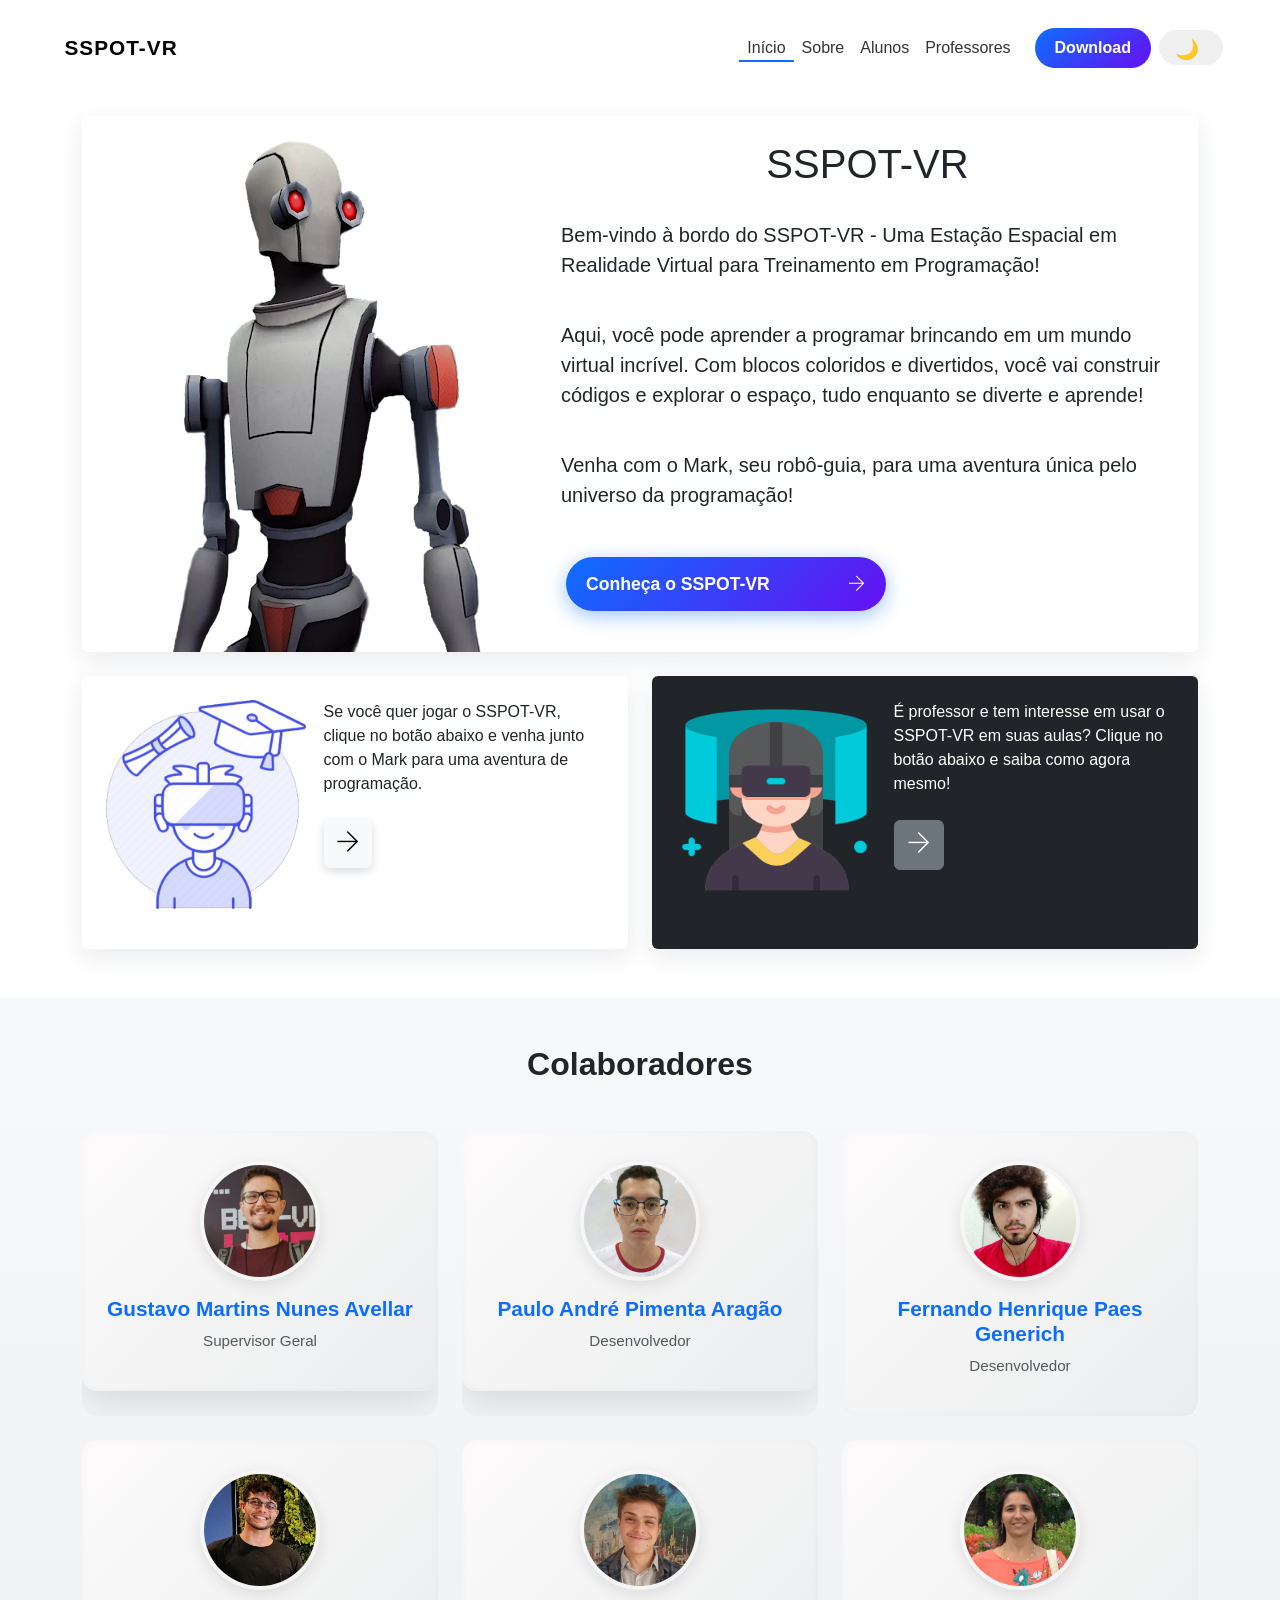
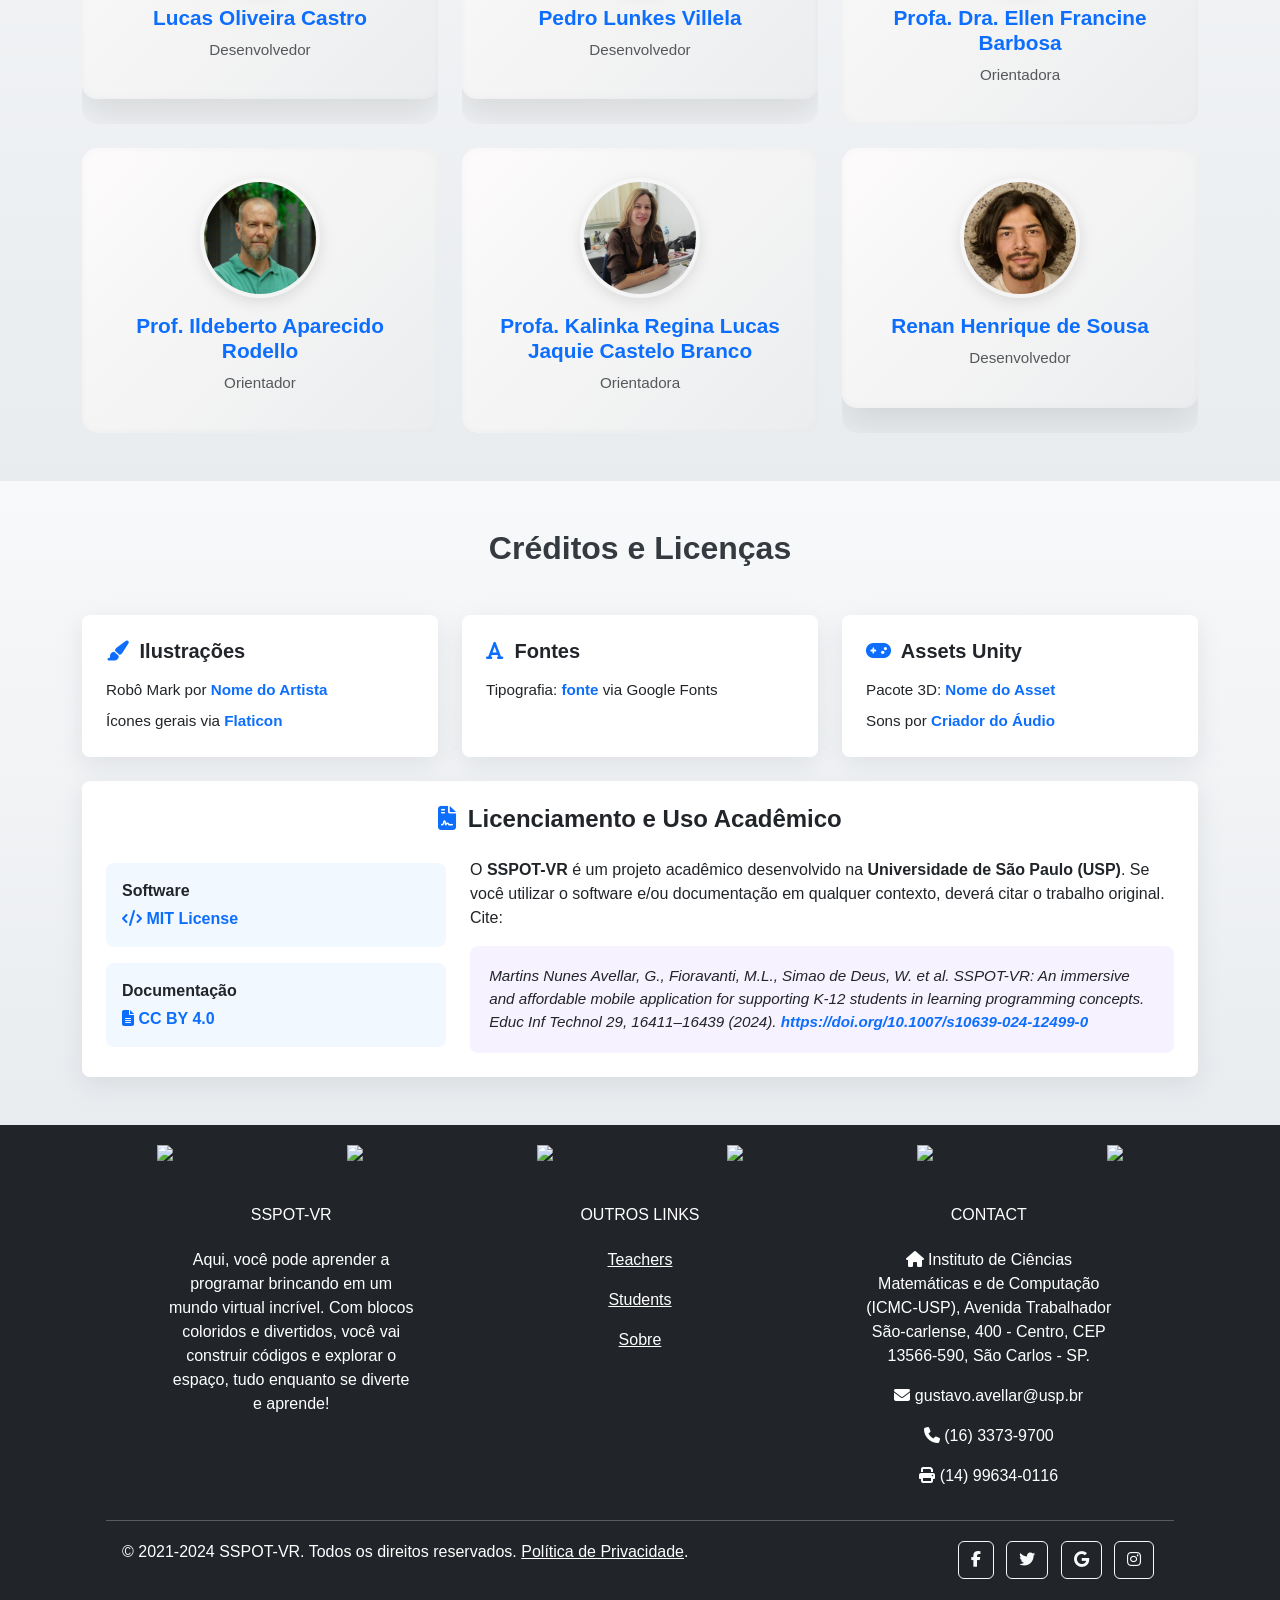
==== commit b0f83395: "referencias e licenças" ====
--- a/index.html
+++ b/index.html
@@ -429,48 +429,72 @@
     
     <div class="row g-4 justify-content-center">
       
-      <div class="col-md-6 col-lg-3">
+      <div class="col-md-4">
         <div class="card h-100 rounded-3 card-credits">
           <div class="card-body">
             <h5 class="card-title fw-bold mb-3"><i class="fas fa-paint-brush icon-theme"></i> Ilustrações</h5>
             <ul class="list-unstyled mb-0" style="font-size: 0.95rem;">
-              <li class="mb-2">Robô Mark por <a href="LINK_AQUI" target="_blank" class="credit-link">Nome do Artista</a></li>
+              <li class="mb-2">Robô Mark por <a href="" target="_blank" class="credit-link">Nome do Artista</a></li>
               <li>Ícones gerais via <a href="https://www.flaticon.com/" target="_blank" class="credit-link">Flaticon</a></li>
             </ul>
           </div>
         </div>
       </div>
 
-      <div class="col-md-6 col-lg-3">
+      <div class="col-md-4">
         <div class="card h-100 rounded-3 card-credits">
           <div class="card-body">
             <h5 class="card-title fw-bold mb-3"><i class="fas fa-font icon-theme"></i> Fontes</h5>
             <ul class="list-unstyled mb-0" style="font-size: 0.95rem;">
-              <li>Tipografia: <a href="LINK_DA_FONTE" target="_blank" class="credit-link">Nome da Fonte</a> via Google Fonts</li>
+              <li>Tipografia: <a href="" target="_blank" class="credit-link">fonte</a> via Google Fonts</li>
             </ul>
           </div>
         </div>
       </div>
 
-      <div class="col-md-6 col-lg-3">
+      <div class="col-md-4">
         <div class="card h-100 rounded-3 card-credits">
           <div class="card-body">
             <h5 class="card-title fw-bold mb-3"><i class="fas fa-gamepad icon-theme"></i> Assets Unity</h5>
             <ul class="list-unstyled mb-0" style="font-size: 0.95rem;">
-              <li class="mb-2">Pacote 3D: <a href="LINK_AQUI" target="_blank" class="credit-link">Nome do Asset</a></li>
-              <li>Sons por <a href="LINK_AQUI" target="_blank" class="credit-link">Criador do Áudio</a></li>
+              <li class="mb-2">Pacote 3D: <a href="" target="_blank" class="credit-link">Nome do Asset</a></li>
+              <li>Sons por <a href="" target="_blank" class="credit-link">Criador do Áudio</a></li>
             </ul>
           </div>
         </div>
       </div>
 
-      <div class="col-md-6 col-lg-3">
-        <div class="card h-100 rounded-3 card-credits">
-          <div class="card-body">
-            <h5 class="card-title fw-bold mb-3"><i class="fas fa-file-contract icon-theme"></i> Licença</h5>
-            <p class="card-text" style="font-size: 0.95rem;">
-              O código do SSPOT-VR é distribuído sob a licença <a href="https://opensource.org/licenses/MIT" target="_blank" class="credit-link fw-bold">MIT</a>.
-            </p>
+      <div class="col-12 mt-4">
+        <div class="card rounded-3 card-credits">
+          <div class="card-body p-4 p-md-5">
+            <h4 class="fw-bold mb-4 text-center"><i class="fas fa-file-contract icon-theme"></i> Licenciamento e Uso Acadêmico</h4>
+            
+            <div class="row align-items-center">
+              
+              <div class="col-lg-4 mb-4 mb-lg-0">
+                <div class="d-flex flex-column gap-3">
+                  <div class="license-badge p-3 rounded-3">
+                    <span class="d-block fw-bold mb-1">Software</span>
+                    <a href="https://opensource.org/licenses/MIT" target="_blank" class="credit-link"><i class="fas fa-code"></i> MIT License</a>
+                  </div>
+                  <div class="license-badge p-3 rounded-3">
+                    <span class="d-block fw-bold mb-1">Documentação</span>
+                    <a href="https://creativecommons.org/licenses/by/4.0/" target="_blank" class="credit-link"><i class="fas fa-file-alt"></i> CC BY 4.0</a>
+                  </div>
+                </div>
+              </div>
+
+              <div class="col-lg-8">
+                <p class="mb-3" class="linha-citacoes"">
+                  O <strong>SSPOT-VR</strong> é um projeto acadêmico desenvolvido na <strong>Universidade de São Paulo (USP)</strong>. Se você utilizar o software e/ou documentação em qualquer contexto, deverá citar o trabalho original. Cite:
+                </p>
+                
+                <div class="citation-box">
+                  <em>Martins Nunes Avellar, G., Fioravanti, M.L., Simao de Deus, W. et al. SSPOT-VR: An immersive and affordable mobile application for supporting K-12 students in learning programming concepts. Educ Inf Technol 29, 16411–16439 (2024). <a href="https://doi.org/10.1007/s10639-024-12499-0" target="_blank" class="credit-link text-break">https://doi.org/10.1007/s10639-024-12499-0</a></em>
+                </div>
+              </div>
+
+            </div>
           </div>
         </div>
       </div>
--- a/assets/css/styles.css
+++ b/assets/css/styles.css
@@ -386,6 +386,95 @@
   color: var(--accent-gold);
 }
 
+/* ==================== SEÇÃO CRÉDITOS ==================== */
+#creditos {
+  background: linear-gradient(180deg, var(--bg-light), #e9ecef);
+  transition: var(--transition-med);
+}
+
+body.dark-theme #creditos {
+  background: linear-gradient(180deg, var(--bg-dark-main), var(--bg-dark-surface));
+}
+
+.title-credits {
+  color: var(--text-dark);
+  transition: color 0.5s ease;
+}
+
+body.dark-theme .title-credits {
+  color: var(--text-light);
+}
+
+.card-credits {
+  transition: var(--transition-fast);
+}
+
+.card-credits:hover {
+  transform: translateY(-5px);
+  box-shadow: 0 15px 30px rgba(0, 0, 0, 0.15);
+}
+.icon-theme {
+  color: var(--primary-blue);
+  transition: color 0.5s ease;
+  margin-right: 5px;
+}
+
+body.dark-theme .icon-theme {
+  color: var(--accent-gold);
+}
+.credit-link {
+  color: var(--primary-blue);
+  text-decoration: none;
+  font-weight: 600;
+  transition: var(--transition-fast);
+}
+
+.credit-link:hover {
+  color: var(--primary-blue); 
+}
+
+body.dark-theme .credit-link {
+  color: var(--accent-gold);
+}
+
+body.dark-theme .credit-link:hover {
+  color: var(--bg-white);
+}
+
+.linha-citacoes {
+  font-size: 1rem;
+  line-height: 1.6;
+}
+
+.license-badge {
+  background: rgba(13, 110, 253, 0.05);
+  transition: var(--transition-med);
+}
+
+.citation-box {
+  background: rgba(102, 16, 242, 0.05);
+  padding: 1.2rem;
+  border-radius: 8px;
+  font-size: 0.95rem;
+  line-height: 1.5;
+  transition: var(--transition-med);
+}
+
+body.dark-theme .card-credits[style] {
+  border-top-color: var(--accent-gold) !important;
+}
+
+body.dark-theme .license-badge {
+  background: rgba(255, 215, 0, 0.05);
+}
+
+body.dark-theme .citation-box {
+  background: rgba(255, 152, 0, 0.05);
+  color: #e0e0e0;
+}
+.linha-mit{
+  border-top: 4px solid var(--primary-blue) ;
+}
 /* ==================== CARDS ESPECÍFICOS (ESTUDANTE E PROFESSOR) ==================== */
 .card-student {
   background: var(--bg-white);
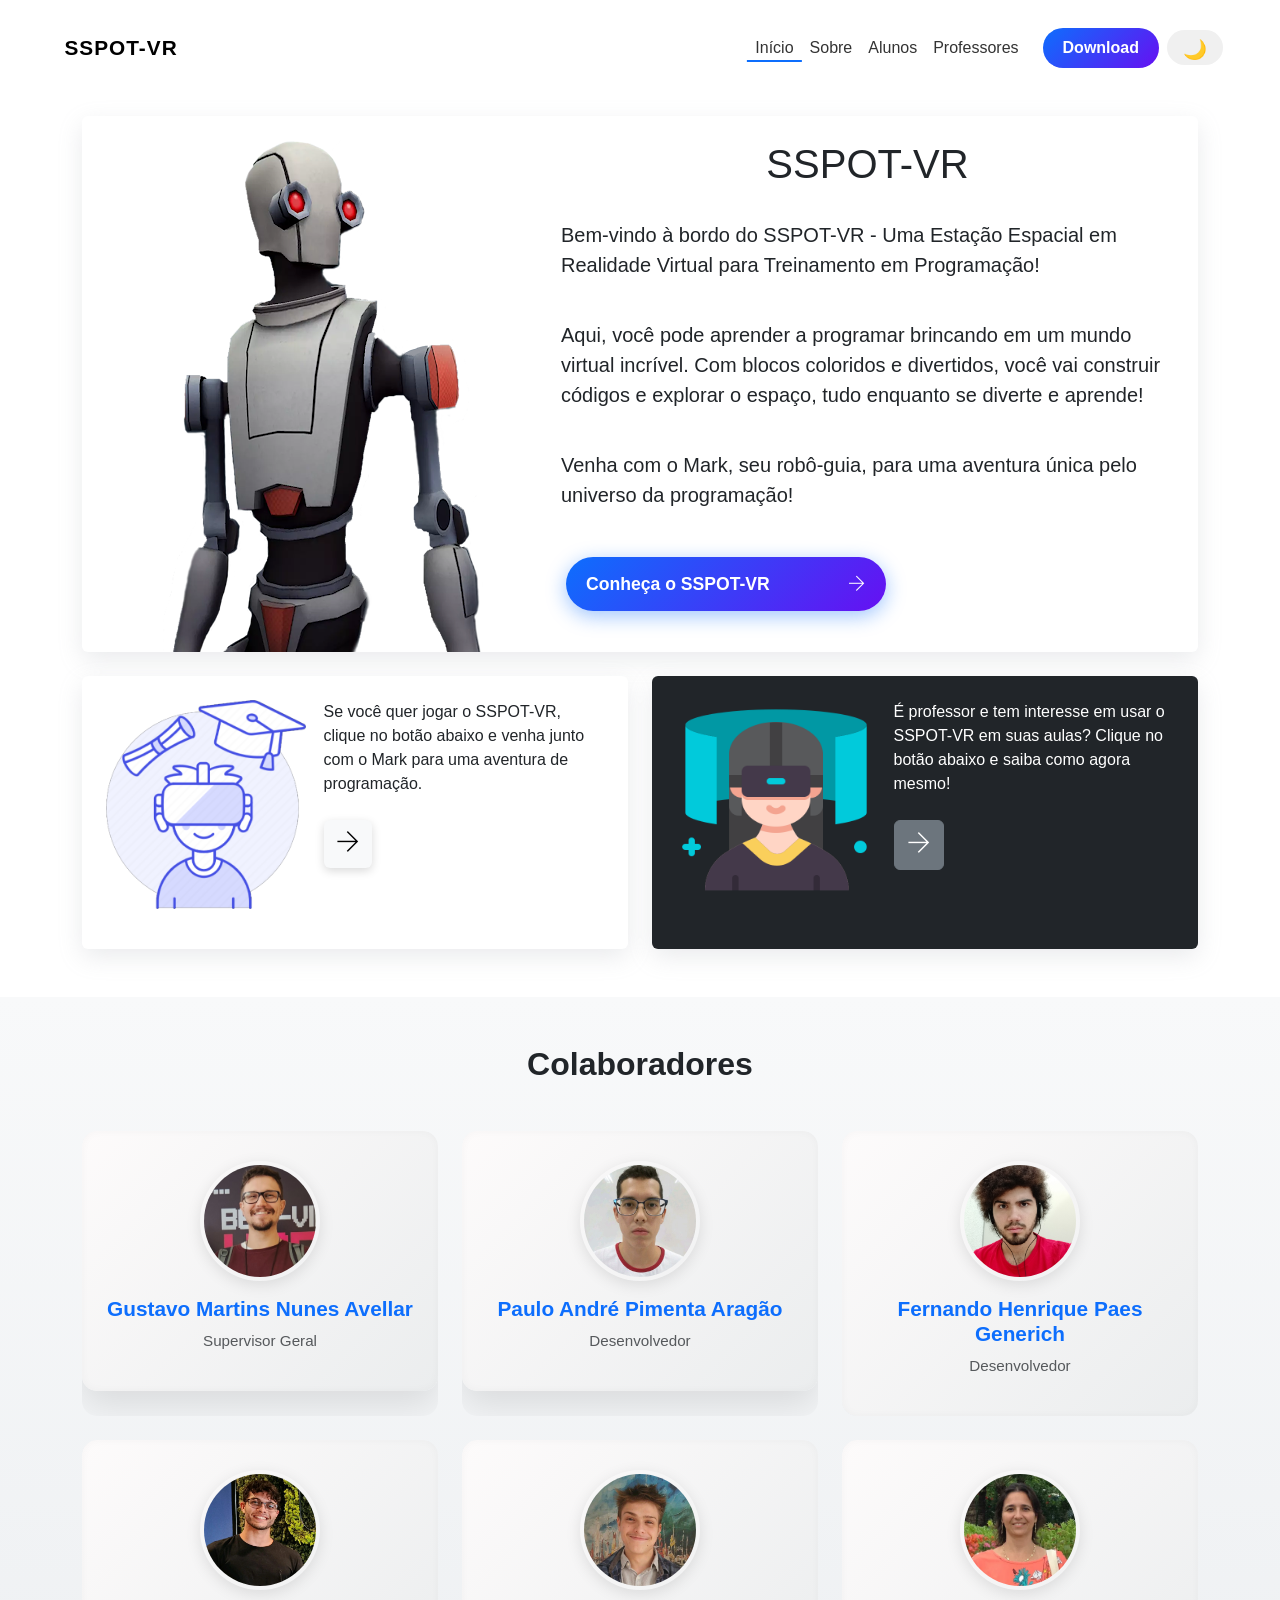
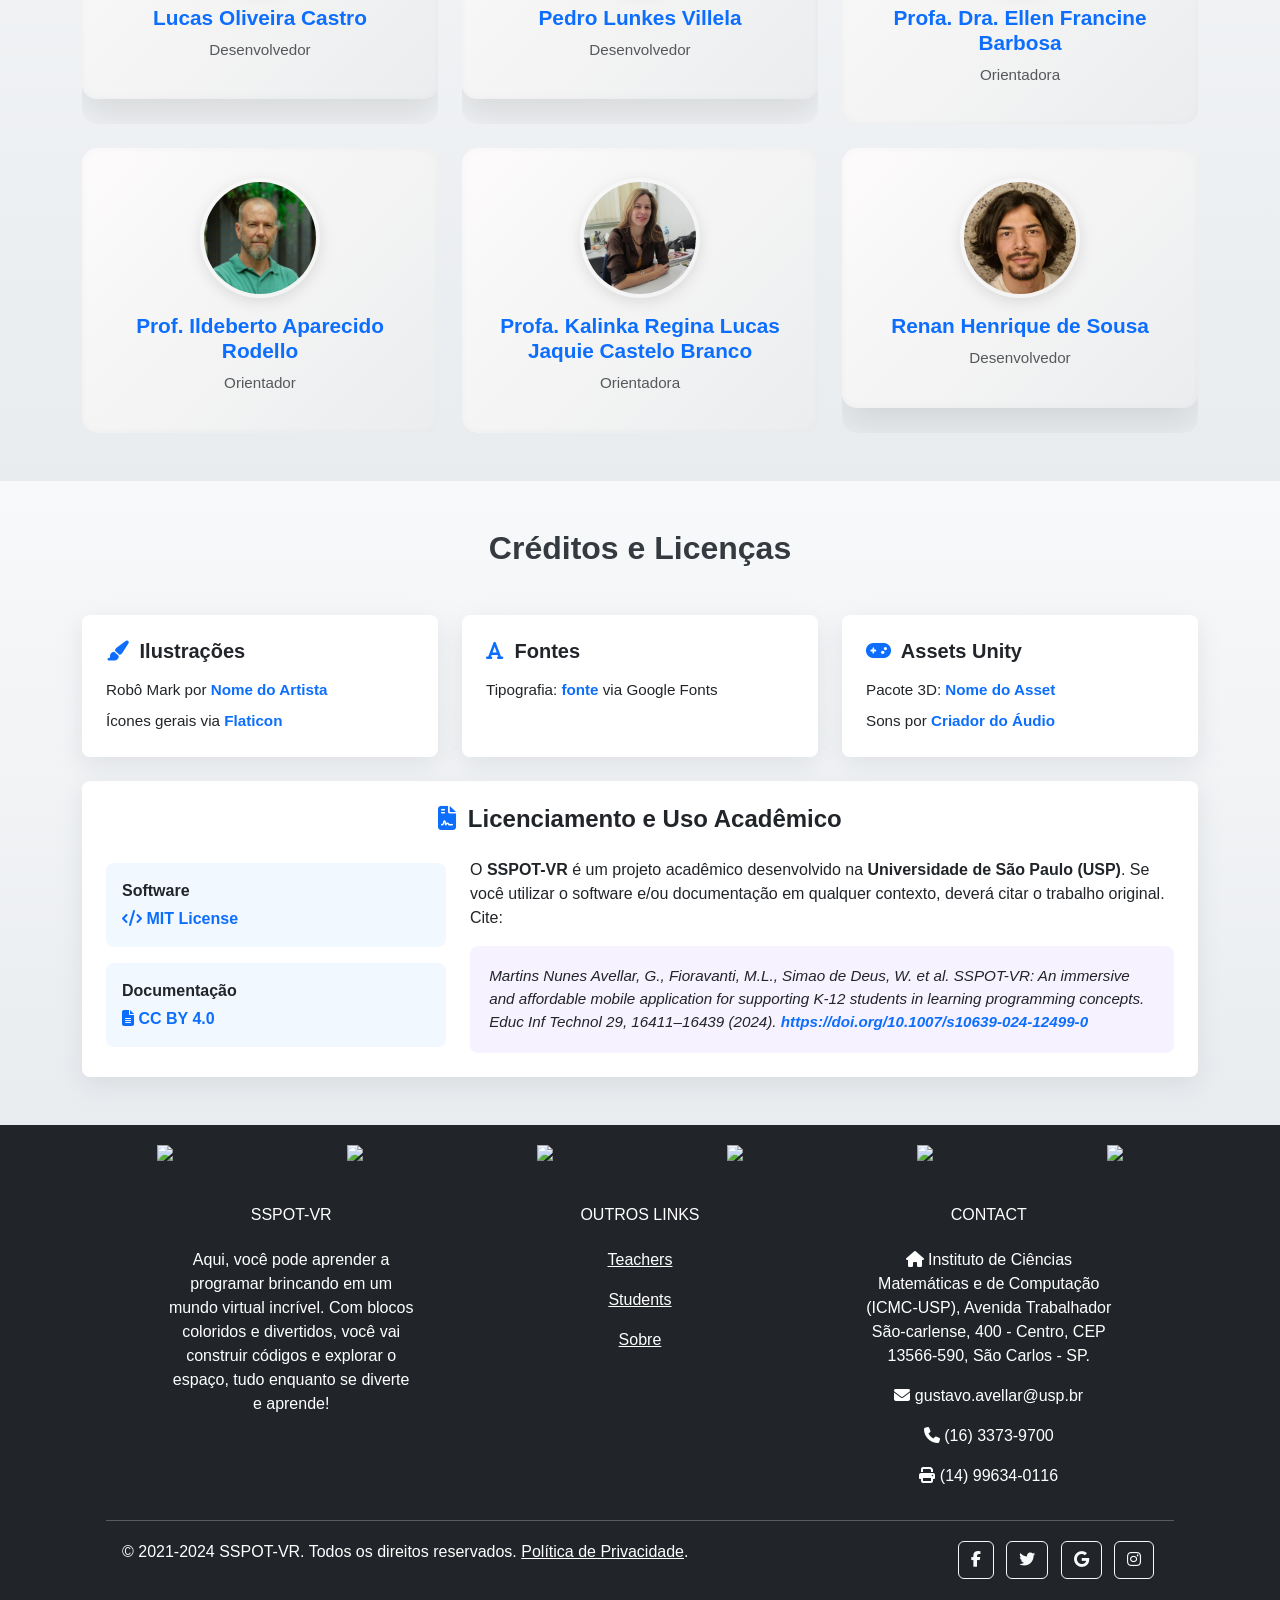
==== commit 6f77608d: "btn-theme-center" ====
--- a/index.html
+++ b/index.html
@@ -69,7 +69,6 @@
           <li class="nav-item ms-2 mt-2 mt-sm-0">
             <button id="themeToggleBtn" class="btn-theme">
               <i class="theme-icon ti ti-moon"></i>
-              <span class="theme-text"></span>
             </button>
           </li>
 
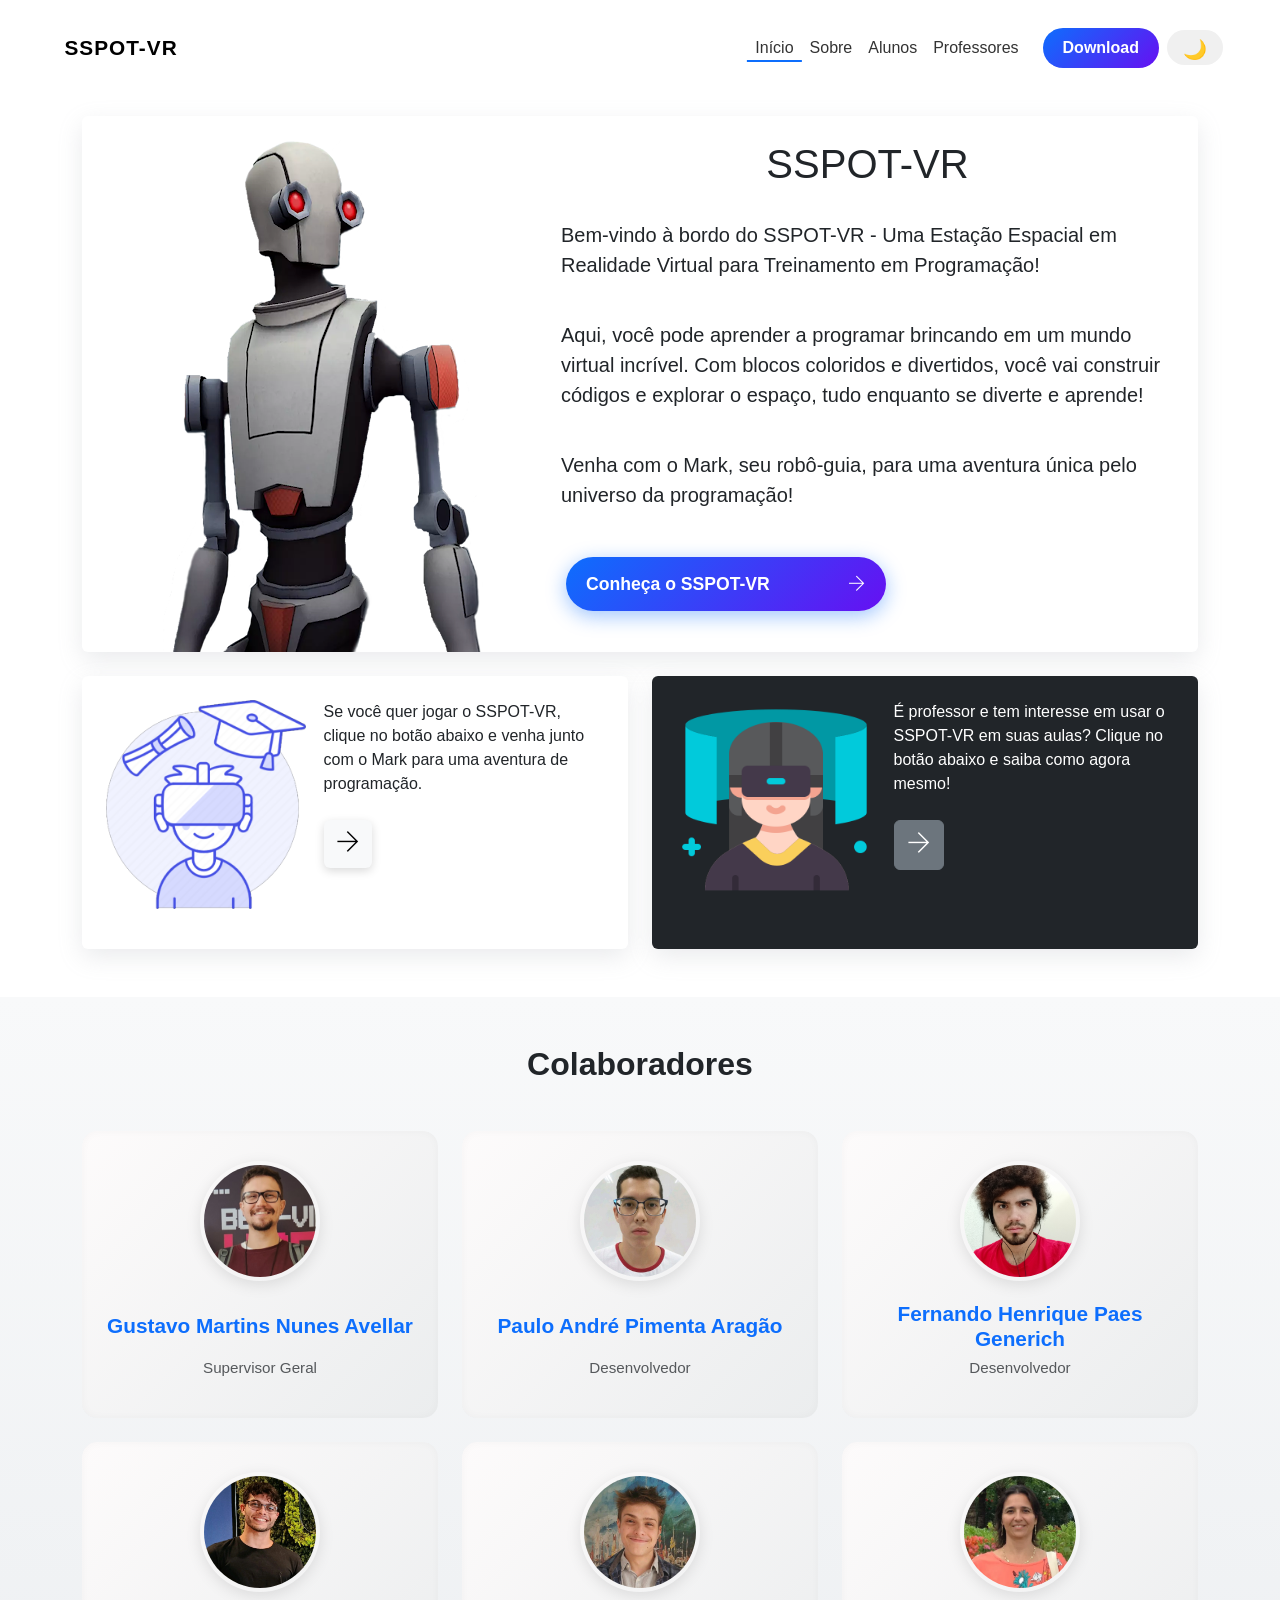
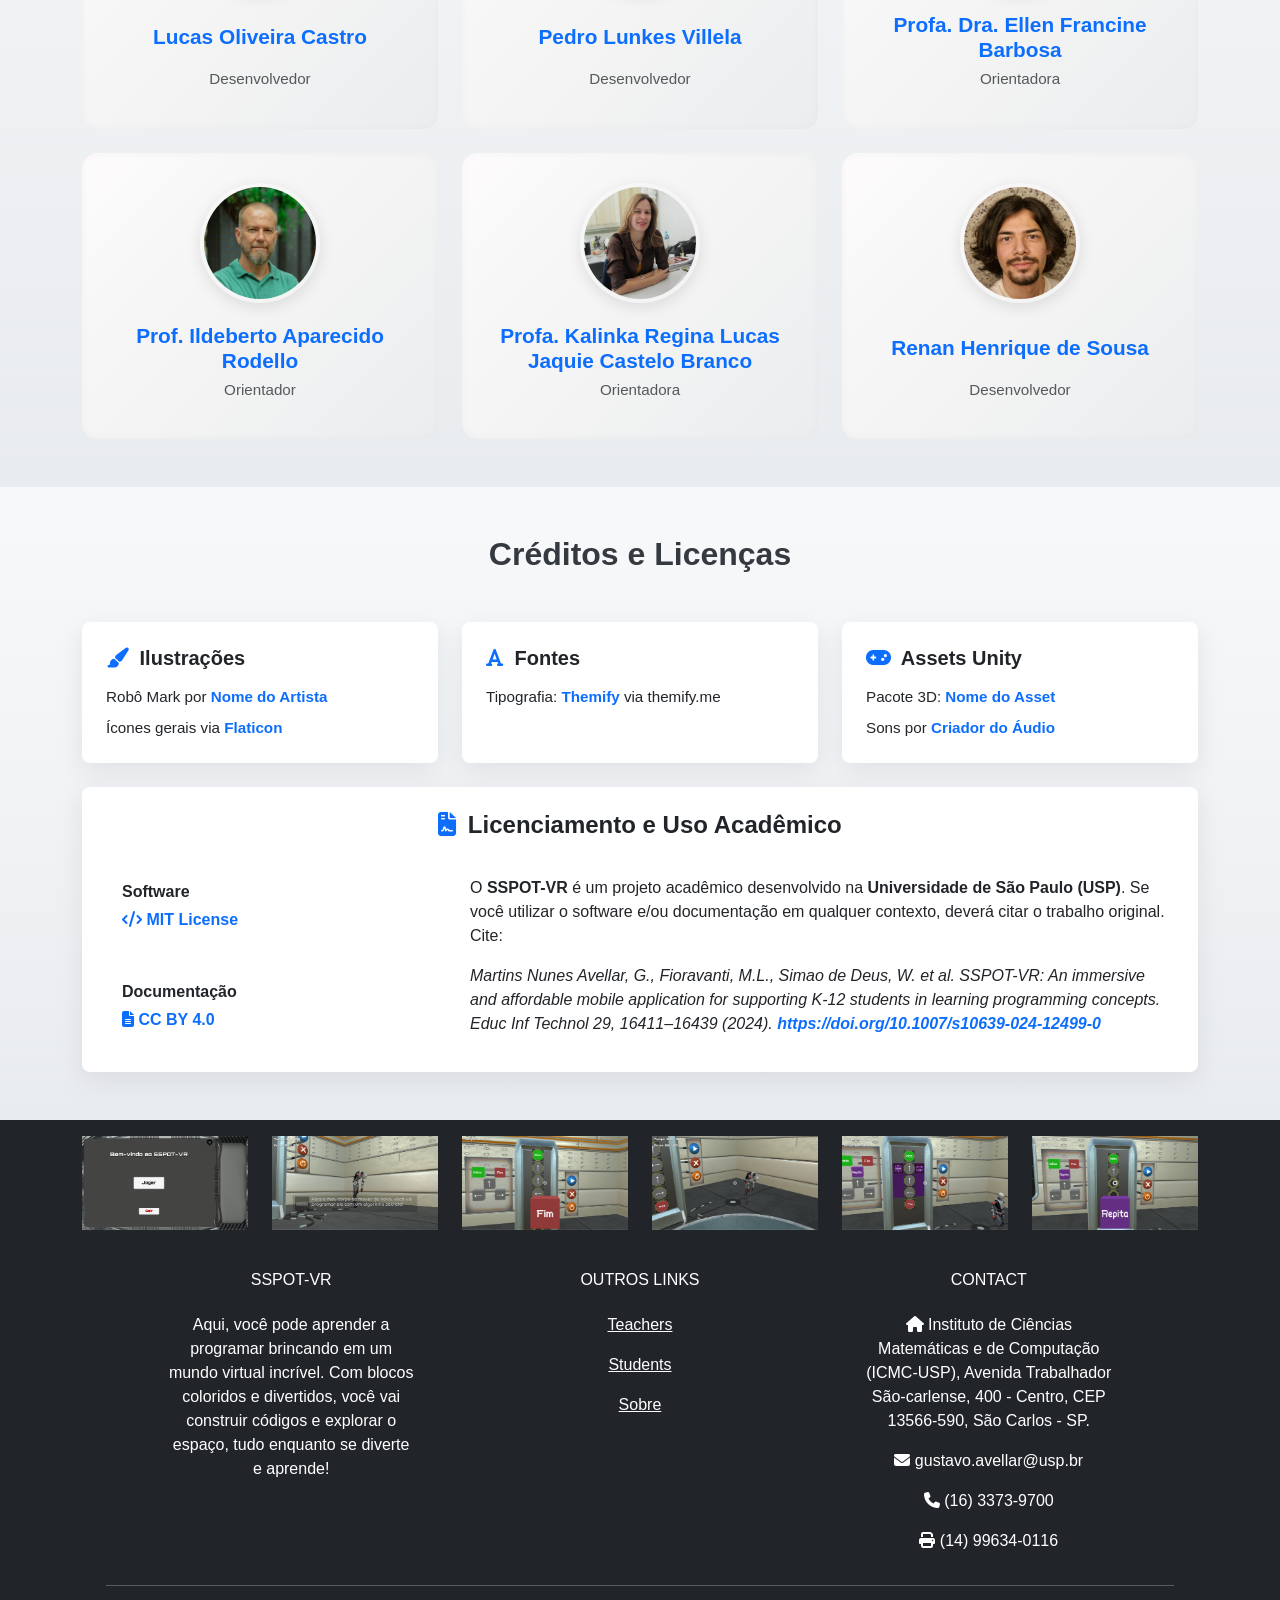
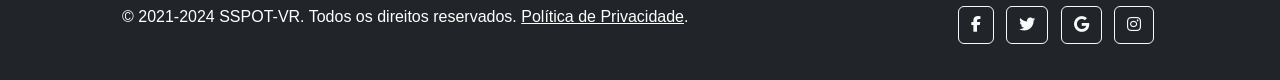
==== commit b05629d5: "imgs sobre o proojeto" ====
--- a/index.html
+++ b/index.html
@@ -1,82 +1,95 @@
-<!doctype html> 
+<!doctype html>
 <html lang="pt-BR">
-<head>
-  <meta charset="UTF-8" />
-  <meta name="viewport" content="width=device-width, initial-scale=1.0" />
-
-  <!-- SEO básico -->
-  <meta name="description" content="Projeto SSPOT-VR - Sistema de Realidade Virtual aplicado à Odontologia com Inteligência Artificial" />
-  <meta name="author" content="Ruan Marcelo" />
-
-  <title>SSPOT-VR | Realidade Virtual com IA</title>
-
-  <!-- Favicon -->
-  <link rel="icon" type="image/x-icon" href="assets/img/icon.png" />
-
-  <!-- Bootstrap -->
-  <link rel="stylesheet" href="assets/css/bootstrap.min.css" />
-  <!-- <link href="https://cdn.jsdelivr.net/npm/bootstrap@5.3.3/dist/css/bootstrap.min.css" rel="stylesheet"> -->
-
-  <!-- Ícones -->
-  <link rel="stylesheet" href="assets/css/themify-icons.css" />
-  <link rel="stylesheet" href="https://cdnjs.cloudflare.com/ajax/libs/font-awesome/6.5.0/css/all.min.css" />
-
-  <!-- Estilos personalizados -->
-  <link rel="stylesheet" href="assets/css/styles.css" />
-</head>
-  <body >
+  <head>
+    <meta charset="UTF-8" />
+    <meta name="viewport" content="width=device-width, initial-scale=1.0" />
+
+    <!-- SEO básico -->
+    <meta
+      name="description"
+      content="Projeto SSPOT-VR - Sistema de Realidade Virtual aplicado à Odontologia com Inteligência Artificial"
+    />
+    <meta name="author" content="Ruan Marcelo" />
+
+    <title>SSPOT-VR | Realidade Virtual com IA</title>
+
+    <!-- Favicon -->
+    <link rel="icon" type="image/x-icon" href="assets/img/icon.png" />
+
+    <!-- Bootstrap -->
+    <link rel="stylesheet" href="assets/css/bootstrap.min.css" />
+    <!-- <link href="https://cdn.jsdelivr.net/npm/bootstrap@5.3.3/dist/css/bootstrap.min.css" rel="stylesheet"> -->
+
+    <!-- Ícones -->
+    <link rel="stylesheet" href="assets/css/themify-icons.css" />
+    <link
+      rel="stylesheet"
+      href="https://cdnjs.cloudflare.com/ajax/libs/font-awesome/6.5.0/css/all.min.css"
+    />
+
+    <!-- Estilos personalizados -->
+    <link rel="stylesheet" href="assets/css/styles.css" />
+  </head>
+  <body>
     <!-- Navigation -->
- <header>
-  <div class="container">
-  <nav class="navbar navbar-expand-lg custom-navbar navbar-light">
-      
-      <a href="./index.html" class="navbar-brand ps-2 fw-bold">
-       SSPOT-VR
-      </a>
-
-      <button
-        class="navbar-toggler"
-        type="button"
-        data-bs-toggle="collapse"
-        data-bs-target="#menuItems"
-      >
-        <span class="navbar-toggler-icon"></span>
-      </button>
-
-      <div class="collapse navbar-collapse" id="menuItems"> 
-        <ul class="navbar-nav ms-auto align-items-center">
-          
-          <li class="nav-item">
-            <a href="./index.html" class="nav-link custom-link">Início</a>
-          </li>
-
-          <li class="nav-item">
-            <a href="pages/about.html" class="nav-link custom-link">Sobre</a>
-          </li>
-
-          <li class="nav-item">
-            <a href="pages/students.html" class="nav-link custom-link">Alunos</a>
-          </li>
-
-          <li class="nav-item">
-            <a href="pages/teachers.html" class="nav-link custom-link">Professores</a>
-          </li>
-
-          <li class="nav-item ms-3">
-            <a href="https://drive.google.com/drive/folders/1_qv7LuEIKekw-QxTLRDmBszbj6aTu8xJ" class="btn btn-gradient">Download</a>
-          </li>
-
-          <li class="nav-item ms-2 mt-2 mt-sm-0">
-            <button id="themeToggleBtn" class="btn-theme">
-              <i class="theme-icon ti ti-moon"></i>
-            </button>
-          </li>
-
-        </ul>
+    <header>
+      <div class="container">
+        <nav class="navbar navbar-expand-lg custom-navbar navbar-light">
+          <a href="./index.html" class="navbar-brand ps-2 fw-bold">
+            SSPOT-VR
+          </a>
+
+          <button
+            class="navbar-toggler"
+            type="button"
+            data-bs-toggle="collapse"
+            data-bs-target="#menuItems"
+          >
+            <span class="navbar-toggler-icon"></span>
+          </button>
+
+          <div class="collapse navbar-collapse" id="menuItems">
+            <ul class="navbar-nav ms-auto align-items-center">
+              <li class="nav-item">
+                <a href="./index.html" class="nav-link custom-link">Início</a>
+              </li>
+
+              <li class="nav-item">
+                <a href="pages/about.html" class="nav-link custom-link"
+                  >Sobre</a
+                >
+              </li>
+
+              <li class="nav-item">
+                <a href="pages/students.html" class="nav-link custom-link"
+                  >Alunos</a
+                >
+              </li>
+
+              <li class="nav-item">
+                <a href="pages/teachers.html" class="nav-link custom-link"
+                  >Professores</a
+                >
+              </li>
+
+              <li class="nav-item ms-3">
+                <a
+                  href="https://drive.google.com/drive/folders/1_qv7LuEIKekw-QxTLRDmBszbj6aTu8xJ"
+                  class="btn btn-gradient"
+                  >Download</a
+                >
+              </li>
+
+              <li class="nav-item ms-2 mt-2 mt-sm-0">
+                <button id="themeToggleBtn" class="btn-theme">
+                  <i class="theme-icon ti ti-moon"></i>
+                </button>
+              </li>
+            </ul>
+          </div>
+        </nav>
       </div>
-    </nav>
-  </div>
-</header>
+    </header>
     <!-- Workshop section. Uncomment to use it. -->
     <!-- <section id="" class="pt-3 pb-5">
         <div class="container">
@@ -100,12 +113,13 @@
             <div class="card">
               <div class="card-body no-padding-bottom">
                 <div class="row">
-                  <div class="col-md-5 d-flex justify-content-center align-items-center">
+                  <div
+                    class="col-md-5 d-flex justify-content-center align-items-center"
+                  >
                     <figure class="no-margin-bottom text-center">
                       <img
                         src="assets/img/mark.png"
                         style="max-width: 100%"
-                        
                         alt="Robô Mark, Guia do SSPOT-VR"
                       />
                     </figure>
@@ -126,10 +140,7 @@
                       Venha com o Mark, seu robô-guia, para uma aventura única
                       pelo universo da programação!
                     </p>
-                    <a
-                      href="pages/about.html"
-                      class="btn-play"
-                    >
+                    <a href="pages/about.html" class="btn-play">
                       Conheça o SSPOT-VR &nbsp;<i class="ti ti-arrow-right"></i>
                     </a>
                   </div>
@@ -207,14 +218,9 @@
     </section>
 
     <!-- Collabs -->
-    <section id="collabs" class="py-5 ">
+    <section id="collabs" class="py-5">
       <div class="container">
-        <h2
-          class="text-center mb-5 fw-bold"
-         
-        >
-          Colaboradores
-        </h2>
+        <h2 class="text-center mb-5 fw-bold">Colaboradores</h2>
 
         <div class="row g-4 justify-content-center">
           <!-- Card Flip Template -->
@@ -229,7 +235,7 @@
                 <h4 class="mt-3 fw-bold">Gustavo Martins Nunes Avellar</h4>
                 <p class="text-muted">Supervisor Geral</p>
               </div>
-              <div class="card-back text-center">             
+              <div class="card-back text-center">
                 <h4 class="mt-3 fw-bold">Gustavo Martins Nunes Avellar</h4>
                 <p class="text-muted">Supervisor Geral</p>
                 <h5 class="fw-bold">Criador do SSPOT-VR</h5>
@@ -253,7 +259,7 @@
                 <p class="text-muted">Desenvolvedor</p>
               </div>
               <div class="card-back text-center">
-                 <h4 class="mt-3 fw-bold">Paulo André Pimenta Aragão</h4>
+                <h4 class="mt-3 fw-bold">Paulo André Pimenta Aragão</h4>
                 <p class="text-muted">Desenvolvedor</p>
                 <h5 class="fw-bold">Módulo Multijogador</h5>
                 <p class="text-muted">Desenvolvedor do SSPOT-VR</p>
@@ -276,7 +282,7 @@
                 <p class="text-muted">Desenvolvedor</p>
               </div>
               <div class="card-back text-center">
-                  <h4 class="mt-3 fw-bold">Fernando Henrique Paes Generich</h4>
+                <h4 class="mt-3 fw-bold">Fernando Henrique Paes Generich</h4>
                 <p class="text-muted">Desenvolvedor</p>
                 <h5 class="fw-bold">Novidades em breve!</h5>
                 <p class="text-muted">Desenvolvedor do SSPOT-VR</p>
@@ -298,7 +304,7 @@
                 <p class="text-muted">Desenvolvedor</p>
               </div>
               <div class="card-back text-center">
-                 <h4 class="mt-3 fw-bold">Lucas Oliveira Castro</h4>
+                <h4 class="mt-3 fw-bold">Lucas Oliveira Castro</h4>
                 <p class="text-muted">Desenvolvedor</p>
                 <h5 class="fw-bold">Novidades em breve!</h5>
                 <p class="text-muted">Desenvolvedor do SSPOT-VR</p>
@@ -320,7 +326,7 @@
                 <p class="text-muted">Desenvolvedor</p>
               </div>
               <div class="card-back text-center">
-                  <h4 class="mt-3 fw-bold">Pedro Lunkes Villela</h4>
+                <h4 class="mt-3 fw-bold">Pedro Lunkes Villela</h4>
                 <p class="text-muted">Desenvolvedor</p>
                 <h5 class="fw-bold">Desenvolvedor do SSPOT-VR</h5>
                 <p class="text-muted">Novidades em breve!</p>
@@ -342,7 +348,7 @@
                 <p class="text-muted">Orientadora</p>
               </div>
               <div class="card-back text-center">
-                  <h4 class="mt-3 fw-bold">Profa. Dra. Ellen Francine Barbosa</h4>
+                <h4 class="mt-3 fw-bold">Profa. Dra. Ellen Francine Barbosa</h4>
                 <p class="text-muted">Orientadora</p>
                 <h5 class="fw-bold">Professora Orientadora</h5>
                 <p class="text-muted">Supervisor geral do desenvolvimento</p>
@@ -352,7 +358,7 @@
               </div>
             </div>
           </div>
-           <div class="col-md-6 col-lg-4">
+          <div class="col-md-6 col-lg-4">
             <div class="team-card-flip h-100">
               <div class="card-front text-center">
                 <img
@@ -364,7 +370,7 @@
                 <p class="text-muted">Orientador</p>
               </div>
               <div class="card-back text-center">
-                  <h4 class="mt-3 fw-bold">Prof. Ildeberto Aparecido Rodello</h4>
+                <h4 class="mt-3 fw-bold">Prof. Ildeberto Aparecido Rodello</h4>
                 <p class="text-muted">Orientador</p>
                 <h5 class="fw-bold">Orientador e Professor da FEA-RP-USP</h5>
                 <p class="text-muted">Novidades em Breve!</p>
@@ -373,8 +379,8 @@
                 >
               </div>
             </div>
-          </div>      
-           <div class="col-md-6 col-lg-4">
+          </div>
+          <div class="col-md-6 col-lg-4">
             <div class="team-card-flip h-100">
               <div class="card-front text-center">
                 <img
@@ -382,11 +388,15 @@
                   alt="É Orientadora do Projeto e Professora no ICMC-USP"
                   class="team-img"
                 />
-                <h4 class="mt-3 fw-bold">Profa. Kalinka Regina Lucas Jaquie Castelo Branco</h4>
+                <h4 class="mt-3 fw-bold">
+                  Profa. Kalinka Regina Lucas Jaquie Castelo Branco
+                </h4>
                 <p class="text-muted">Orientadora</p>
               </div>
               <div class="card-back text-center">
-                  <h4 class="mt-3 fw-bold">Kalinka Regina Lucas Jaquie Castelo Branco</h4>
+                <h4 class="mt-3 fw-bold">
+                  Kalinka Regina Lucas Jaquie Castelo Branco
+                </h4>
                 <p class="text-muted">Orientadora</p>
                 <h5 class="fw-bold">Professora Orientadora</h5>
                 <p class="text-muted">Supervisor geral do desenvolvimento</p>
@@ -395,8 +405,8 @@
                 >
               </div>
             </div>
-          </div>      
-           <div class="col-md-6 col-lg-4">
+          </div>
+          <div class="col-md-6 col-lg-4">
             <div class="team-card-flip h-100">
               <div class="card-front text-center">
                 <img
@@ -408,7 +418,7 @@
                 <p class="text-muted">Desenvolvedor</p>
               </div>
               <div class="card-back text-center">
-                  <h4 class="mt-3 fw-bold">Renan Henrique de Sousa</h4>
+                <h4 class="mt-3 fw-bold">Renan Henrique de Sousa</h4>
                 <p class="text-muted">Desenvolvedor</p>
                 <h5 class="fw-bold">Desenvolvedor do SSPOT-VR</h5>
                 <p class="text-muted">Novidades em Breve</p>
@@ -417,310 +427,366 @@
                 >
               </div>
             </div>
-          </div>            
+          </div>
         </div>
       </div>
-    </section>    
-</div>
-<section id="creditos" class="py-5">
-  <div class="container">
-    <h2 class="text-center mb-5 fw-bold title-credits">Créditos e Licenças</h2>
-    
-    <div class="row g-4 justify-content-center">
-      
-      <div class="col-md-4">
-        <div class="card h-100 rounded-3 card-credits">
-          <div class="card-body">
-            <h5 class="card-title fw-bold mb-3"><i class="fas fa-paint-brush icon-theme"></i> Ilustrações</h5>
-            <ul class="list-unstyled mb-0" style="font-size: 0.95rem;">
-              <li class="mb-2">Robô Mark por <a href="" target="_blank" class="credit-link">Nome do Artista</a></li>
-              <li>Ícones gerais via <a href="https://www.flaticon.com/" target="_blank" class="credit-link">Flaticon</a></li>
-            </ul>
+    </section>
+    <section id="creditos" class="py-5">
+      <div class="container">
+        <h2 class="text-center mb-5 fw-bold title-credits">
+          Créditos e Licenças
+        </h2>
+
+        <div class="row g-4 justify-content-center">
+          <div class="col-md-4">
+            <div class="card h-100 rounded-3 card-credits">
+              <div class="card-body">
+                <h5 class="card-title fw-bold mb-3">
+                  <i class="fas fa-paint-brush icon-theme"></i> Ilustrações
+                </h5>
+                <ul class="list-unstyled mb-0" style="font-size: 0.95rem">
+                  <li class="mb-2">
+                    Robô Mark por
+                    <a href="" target="_blank" class="credit-link"
+                      >Nome do Artista</a
+                    >
+                  </li>
+                  <li>
+                    Ícones gerais via
+                    <a
+                      href="https://www.flaticon.com/"
+                      target="_blank"
+                      class="credit-link"
+                      >Flaticon</a
+                    >
+                  </li>
+                </ul>
+              </div>
+            </div>
+          </div>
+
+          <div class="col-md-4">
+            <div class="card h-100 rounded-3 card-credits">
+              <div class="card-body">
+                <h5 class="card-title fw-bold mb-3">
+                  <i class="fas fa-font icon-theme"></i> Fontes
+                </h5>
+                <ul class="list-unstyled mb-0" style="font-size: 0.95rem">
+                  <li>
+                    Tipografia:
+                    <a
+                      href="https://themify.me/docs/custom-fonts"
+                      target="_blank"
+                      class="credit-link"
+                      >Themify</a
+                    >
+                    via themify.me
+                  </li>
+                </ul>
+              </div>
+            </div>
+          </div>
+
+          <div class="col-md-4">
+            <div class="card h-100 rounded-3 card-credits">
+              <div class="card-body">
+                <h5 class="card-title fw-bold mb-3">
+                  <i class="fas fa-gamepad icon-theme"></i> Assets Unity
+                </h5>
+                <ul class="list-unstyled mb-0" style="font-size: 0.95rem">
+                  <li class="mb-2">
+                    Pacote 3D:
+                    <a href="" target="_blank" class="credit-link"
+                      >Nome do Asset</a
+                    >
+                  </li>
+                  <li>
+                    Sons por
+                    <a href="" target="_blank" class="credit-link"
+                      >Criador do Áudio</a
+                    >
+                  </li>
+                </ul>
+              </div>
+            </div>
+          </div>
+
+          <div class="col-12 mt-4">
+            <div class="card rounded-3 card-credits">
+              <div class="card-body p-4 p-md-5">
+                <h4 class="fw-bold mb-4 text-center">
+                  <i class="fas fa-file-contract icon-theme"></i> Licenciamento
+                  e Uso Acadêmico
+                </h4>
+
+                <div class="row align-items-center">
+                  <div class="col-lg-4 mb-4 mb-lg-0">
+                    <div class="d-flex flex-column gap-3">
+                      <div class="license-badge p-3 rounded-3">
+                        <span class="d-block fw-bold mb-1">Software</span>
+                        <a
+                          href="https://opensource.org/licenses/MIT"
+                          target="_blank"
+                          class="credit-link"
+                          ><i class="fas fa-code"></i> MIT License</a
+                        >
+                      </div>
+                      <div class="license-badge p-3 rounded-3">
+                        <span class="d-block fw-bold mb-1">Documentação</span>
+                        <a
+                          href="https://creativecommons.org/licenses/by/4.0/"
+                          target="_blank"
+                          class="credit-link"
+                          ><i class="fas fa-file-alt"></i> CC BY 4.0</a
+                        >
+                      </div>
+                    </div>
+                  </div>
+
+                  <div class="col-lg-8">
+                    <p class="mb-3">
+                      O <strong>SSPOT-VR</strong> é um projeto acadêmico
+                      desenvolvido na
+                      <strong>Universidade de São Paulo (USP)</strong>. Se você
+                      utilizar o software e/ou documentação em qualquer
+                      contexto, deverá citar o trabalho original. Cite:
+                    </p>
+
+                    <div class="citation-box">
+                      <em
+                        >Martins Nunes Avellar, G., Fioravanti, M.L., Simao de
+                        Deus, W. et al. SSPOT-VR: An immersive and affordable
+                        mobile application for supporting K-12 students in
+                        learning programming concepts. Educ Inf Technol 29,
+                        16411–16439 (2024).
+                        <a
+                          href="https://doi.org/10.1007/s10639-024-12499-0"
+                          target="_blank"
+                          class="credit-link text-break"
+                          >https://doi.org/10.1007/s10639-024-12499-0</a
+                        ></em
+                      >
+                    </div>
+                  </div>
+                </div>
+              </div>
+            </div>
           </div>
         </div>
       </div>
-
-      <div class="col-md-4">
-        <div class="card h-100 rounded-3 card-credits">
-          <div class="card-body">
-            <h5 class="card-title fw-bold mb-3"><i class="fas fa-font icon-theme"></i> Fontes</h5>
-            <ul class="list-unstyled mb-0" style="font-size: 0.95rem;">
-              <li>Tipografia: <a href="" target="_blank" class="credit-link">fonte</a> via Google Fonts</li>
-            </ul>
-          </div>
-        </div>
-      </div>
-
-      <div class="col-md-4">
-        <div class="card h-100 rounded-3 card-credits">
-          <div class="card-body">
-            <h5 class="card-title fw-bold mb-3"><i class="fas fa-gamepad icon-theme"></i> Assets Unity</h5>
-            <ul class="list-unstyled mb-0" style="font-size: 0.95rem;">
-              <li class="mb-2">Pacote 3D: <a href="" target="_blank" class="credit-link">Nome do Asset</a></li>
-              <li>Sons por <a href="" target="_blank" class="credit-link">Criador do Áudio</a></li>
-            </ul>
-          </div>
-        </div>
-      </div>
-
-      <div class="col-12 mt-4">
-        <div class="card rounded-3 card-credits">
-          <div class="card-body p-4 p-md-5">
-            <h4 class="fw-bold mb-4 text-center"><i class="fas fa-file-contract icon-theme"></i> Licenciamento e Uso Acadêmico</h4>
-            
-            <div class="row align-items-center">
-              
-              <div class="col-lg-4 mb-4 mb-lg-0">
-                <div class="d-flex flex-column gap-3">
-                  <div class="license-badge p-3 rounded-3">
-                    <span class="d-block fw-bold mb-1">Software</span>
-                    <a href="https://opensource.org/licenses/MIT" target="_blank" class="credit-link"><i class="fas fa-code"></i> MIT License</a>
-                  </div>
-                  <div class="license-badge p-3 rounded-3">
-                    <span class="d-block fw-bold mb-1">Documentação</span>
-                    <a href="https://creativecommons.org/licenses/by/4.0/" target="_blank" class="credit-link"><i class="fas fa-file-alt"></i> CC BY 4.0</a>
-                  </div>
-                </div>
-              </div>
-
-              <div class="col-lg-8">
-                <p class="mb-3" class="linha-citacoes"">
-                  O <strong>SSPOT-VR</strong> é um projeto acadêmico desenvolvido na <strong>Universidade de São Paulo (USP)</strong>. Se você utilizar o software e/ou documentação em qualquer contexto, deverá citar o trabalho original. Cite:
-                </p>
-                
-                <div class="citation-box">
-                  <em>Martins Nunes Avellar, G., Fioravanti, M.L., Simao de Deus, W. et al. SSPOT-VR: An immersive and affordable mobile application for supporting K-12 students in learning programming concepts. Educ Inf Technol 29, 16411–16439 (2024). <a href="https://doi.org/10.1007/s10639-024-12499-0" target="_blank" class="credit-link text-break">https://doi.org/10.1007/s10639-024-12499-0</a></em>
-                </div>
-              </div>
-
-            </div>
-          </div>
-        </div>
-      </div>
-
-    </div>
-  </div>
-</section>
+    </section>
 
     <!-- Footer -->
     <footer class="bg-dark text-white text-center py-3">
       <div class="container">
-             <section class="">
-        <div class="row">
-          <div class="col-lg-2 col-md-12 mb-4 mb-md-0">
-            <div
-                 class="bg-image hover-overlay ripple shadow-1-strong rounded"
-                 data-ripple-color="light"
-                 >
-              <img
-                   src="https://mdbootstrap.com/img/new/fluid/city/113.jpg"
-                   class="w-100"
-                   />
-              <a href="#!">
-                <div
-                     class="mask"
-                     style="background-color: rgba(251, 251, 251, 0.2);"
-                     ></div>
-              </a>
-            </div>
-          </div>
-          <div class="col-lg-2 col-md-12 mb-4 mb-md-0">
-            <div
-                 class="bg-image hover-overlay ripple shadow-1-strong rounded"
-                 data-ripple-color="light"
-                 >
-              <img
-                   src="https://mdbootstrap.com/img/new/fluid/city/111.jpg"
-                   class="w-100"
-                   />
-              <a href="#!">
-                <div
-                     class="mask"
-                     style="background-color: rgba(251, 251, 251, 0.2);"
-                     ></div>
-              </a>
-            </div>
-          </div>
-          <div class="col-lg-2 col-md-12 mb-4 mb-md-0">
-            <div
-                 class="bg-image hover-overlay ripple shadow-1-strong rounded"
-                 data-ripple-color="light"
-                 >
-              <img
-                   src="https://mdbootstrap.com/img/new/fluid/city/112.jpg"
-                   class="w-100"
-                   />
-              <a href="#!">
-                <div
-                     class="mask"
-                     style="background-color: rgba(251, 251, 251, 0.2);"
-                     ></div>
-              </a>
-            </div>
-          </div>
-          <div class="col-lg-2 col-md-12 mb-4 mb-md-0">
-            <div
-                 class="bg-image hover-overlay ripple shadow-1-strong rounded"
-                 data-ripple-color="light"
-                 >
-              <img
-                   src="https://mdbootstrap.com/img/new/fluid/city/114.jpg"
-                   class="w-100"
-                   />
-              <a href="#!">
-                <div
-                     class="mask"
-                     style="background-color: rgba(251, 251, 251, 0.2);"
-                     ></div>
-              </a>
-            </div>
-          </div>
-          <div class="col-lg-2 col-md-12 mb-4 mb-md-0">
-            <div
-                 class="bg-image hover-overlay ripple shadow-1-strong rounded"
-                 data-ripple-color="light"
-                 >
-              <img
-                   src="https://mdbootstrap.com/img/new/fluid/city/115.jpg"
-                   class="w-100"
-                   />
-              <a href="#!">
-                <div
-                     class="mask"
-                     style="background-color: rgba(251, 251, 251, 0.2);"
-                     ></div>
-              </a>
-            </div>
-          </div>
-          <div class="col-lg-2 col-md-12 mb-4 mb-md-0">
-            <div
-                 class="bg-image hover-overlay ripple shadow-1-strong rounded"
-                 data-ripple-color="light"
-                 >
-              <img
-                   src="https://mdbootstrap.com/img/new/fluid/city/116.jpg"
-                   class="w-100"
-                   />
-              <a href="#!">
-                <div
-                     class="mask"
-                     style="background-color: rgba(251, 251, 251, 0.2);"
-                     ></div>
-              </a>
-            </div>
-          </div>
+        <section class="">
+          <div class="row">
+            <div class="col-lg-2 col-md-12 mb-4 mb-md-0">
+              <div
+                class="bg-image hover-overlay ripple shadow-1-strong rounded"
+                data-ripple-color="light"
+              >
+                <img src="./assets/img/1 - menu ui.png" class="w-100" />
+                <a href="#!">
+                  <div
+                    class="mask"
+                    style="background-color: rgba(251, 251, 251, 0.2)"
+                  ></div>
+                </a>
+              </div>
+            </div>
+            <div class="col-lg-2 col-md-12 mb-4 mb-md-0">
+              <div
+                class="bg-image hover-overlay ripple shadow-1-strong rounded"
+                data-ripple-color="light"
+              >
+                <img
+                  src="./assets/img/2 - primeiro desafio.png"
+                  class="w-100"
+                />
+                <a href="#!">
+                  <div
+                    class="mask"
+                    style="background-color: rgba(251, 251, 251, 0.2)"
+                  ></div>
+                </a>
+              </div>
+            </div>
+            <div class="col-lg-2 col-md-12 mb-4 mb-md-0">
+              <div
+                class="bg-image hover-overlay ripple shadow-1-strong rounded"
+                data-ripple-color="light"
+              >
+                <img
+                  src="./assets/img/3 - algoritmo no computador.png"
+                  class="w-100"
+                />
+                <a href="#!">
+                  <div
+                    class="mask"
+                    style="background-color: rgba(251, 251, 251, 0.2)"
+                  ></div>
+                </a>
+              </div>
+            </div>
+            <div class="col-lg-2 col-md-12 mb-4 mb-md-0">
+              <div
+                class="bg-image hover-overlay ripple shadow-1-strong rounded"
+                data-ripple-color="light"
+              >
+                <img src="./assets/img/4 - mark travado.png" class="w-100" />
+                <a href="#!">
+                  <div
+                    class="mask"
+                    style="background-color: rgba(251, 251, 251, 0.2)"
+                  ></div>
+                </a>
+              </div>
+            </div>
+            <div class="col-lg-2 col-md-12 mb-4 mb-md-0">
+              <div
+                class="bg-image hover-overlay ripple shadow-1-strong rounded"
+                data-ripple-color="light"
+              >
+                <img
+                  src="./assets/img/5 - comando de repetição.png"
+                  class="w-100"
+                />
+                <a href="#!">
+                  <div
+                    class="mask"
+                    style="background-color: rgba(251, 251, 251, 0.2)"
+                  ></div>
+                </a>
+              </div>
+            </div>
+            <div class="col-lg-2 col-md-12 mb-4 mb-md-0">
+              <div
+                class="bg-image hover-overlay ripple shadow-1-strong rounded"
+                data-ripple-color="light"
+              >
+                <img
+                  src="./assets/img/6 - comando de repetição 2.png"
+                  class="w-100"
+                />
+                <a href="#!">
+                  <div
+                    class="mask"
+                    style="background-color: rgba(251, 251, 251, 0.2)"
+                  ></div>
+                </a>
+              </div>
+            </div>
+          </div>
+        </section>
+        <div class="container p-4 pb-0">
+          <!-- Section: Links -->
+          <section class="">
+            <!--Grid row-->
+            <div class="row">
+              <!-- Grid column -->
+              <div class="col-md-3 col-lg-3 col-xl-3 mx-auto mt-3">
+                <h6 class="text-uppercase mb-4 font-weight-bold">SSPOT-VR</h6>
+                <p>
+                  Aqui, você pode aprender a programar brincando em um mundo
+                  virtual incrível. Com blocos coloridos e divertidos, você vai
+                  construir códigos e explorar o espaço, tudo enquanto se
+                  diverte e aprende!
+                </p>
+              </div>
+              <!-- Grid column -->
+
+              <hr class="w-100 clearfix d-md-none" />
+
+              <hr class="w-100 clearfix d-md-none" />
+
+              <!-- Grid column -->
+              <div class="col-md-3 col-lg-2 col-xl-2 mx-auto mt-3">
+                <h6 class="text-uppercase mb-4 font-weight-bold">
+                  Outros Links
+                </h6>
+                <p>
+                  <a class="text-white" href="pages/teachers.html">Teachers</a>
+                </p>
+                <p>
+                  <a class="text-white" href="pages/students.html">Students</a>
+                </p>
+                <p>
+                  <a class="text-white" href="pages/about.html">Sobre</a>
+                </p>
+              </div>
+
+              <!-- Grid column -->
+              <hr class="w-100 clearfix d-md-none" />
+
+              <!-- Grid column -->
+              <div class="col-md-4 col-lg-3 col-xl-3 mx-auto mt-3">
+                <h6 class="text-uppercase mb-4 font-weight-bold">Contact</h6>
+                <p>
+                  <i class="fas fa-home mr-3"></i> Instituto de Ciências
+                  Matemáticas e de Computação (ICMC-USP), Avenida Trabalhador
+                  São-carlense, 400 - Centro, CEP 13566-590, São Carlos - SP.
+                </p>
+                <p>
+                  <i class="fas fa-envelope mr-3"></i> gustavo.avellar@usp.br
+                </p>
+                <p><i class="fas fa-phone mr-3"></i> (16) 3373-9700</p>
+                <p><i class="fas fa-print mr-3"></i> (14) 99634-0116</p>
+              </div>
+              <!-- Grid column -->
+            </div>
+            <!--Grid row-->
+          </section>
+          <!-- Section: Links -->
+
+          <hr class="my-3" />
+
+          <!-- Section: Copyright -->
+          <section class="p-3 pt-0">
+            <div class="row d-flex align-items-center">
+              <!-- Grid column -->
+              <div class="col-md-7 col-lg-8 text-center text-md-start">
+                <!-- Copyright -->
+                <p>
+                  &copy; 2021-2024 SSPOT-VR. Todos os direitos reservados.
+                  <a href="pages/privacy.html" class="text-white"
+                    >Política de Privacidade</a
+                  >.
+                </p>
+
+                <!-- Copyright -->
+              </div>
+              <!-- Grid column -->
+
+              <!-- Grid column -->
+              <div class="col-md-5 col-lg-4 ml-lg-0 text-center text-md-end">
+                <!-- Facebook -->
+                <a class="btn btn-outline-light btn-floating m-1" role="button"
+                  ><i class="fab fa-facebook-f"></i
+                ></a>
+
+                <!-- Twitter -->
+                <a class="btn btn-outline-light btn-floating m-1" role="button"
+                  ><i class="fab fa-twitter"></i
+                ></a>
+
+                <!-- Google -->
+                <a class="btn btn-outline-light btn-floating m-1" role="button"
+                  ><i class="fab fa-google"></i
+                ></a>
+
+                <!-- Instagram -->
+                <a class="btn btn-outline-light btn-floating m-1" role="button"
+                  ><i class="fab fa-instagram"></i
+                ></a>
+              </div>
+              <!-- Grid column -->
+            </div>
+          </section>
+          <!-- Section: Copyright -->
         </div>
-      </section>
-       <div class="container p-4 pb-0">
-      <!-- Section: Links -->
-      <section class="">
-        <!--Grid row-->
-        <div class="row">
-          <!-- Grid column -->
-          <div class="col-md-3 col-lg-3 col-xl-3 mx-auto mt-3">
-            <h6 class="text-uppercase mb-4 font-weight-bold">
-              SSPOT-VR
-            </h6>
-            <p>
-              Aqui, você pode aprender a programar brincando em um mundo virtual incrível. Com blocos coloridos e divertidos, você vai construir códigos e explorar o espaço, tudo enquanto se diverte e aprende!
-            </p>
-          </div>
-          <!-- Grid column -->
-
-          <hr class="w-100 clearfix d-md-none" />
-
-          <hr class="w-100 clearfix d-md-none" />
-
-          <!-- Grid column -->
-          <div class="col-md-3 col-lg-2 col-xl-2 mx-auto mt-3">
-            <h6 class="text-uppercase mb-4 font-weight-bold">
-             Outros Links
-            </h6>
-            <p>
-              <a class="text-white" href="pages/teachers.html">Teachers</a>
-            </p>
-            <p>
-              <a class="text-white" href="pages/students.html">Students</a>
-            </p>
-            <p>
-              <a class="text-white" href="pages/about.html">Sobre</a>
-            </p>           
-          </div>
-
-          <!-- Grid column -->
-          <hr class="w-100 clearfix d-md-none" />
-
-          <!-- Grid column -->
-          <div class="col-md-4 col-lg-3 col-xl-3 mx-auto mt-3">
-            <h6 class="text-uppercase mb-4 font-weight-bold">Contact</h6>
-            <p><i class="fas fa-home mr-3"></i> Instituto de Ciências Matemáticas e de Computação (ICMC-USP), Avenida Trabalhador São-carlense, 400 - Centro, CEP 13566-590,  São Carlos - SP. </p>
-            <p><i class="fas fa-envelope mr-3"></i> gustavo.avellar@usp.br </p>
-            <p><i class="fas fa-phone mr-3"></i> (16) 3373-9700 </p>
-            <p><i class="fas fa-print mr-3"></i> (14) 99634-0116 </p>
-          </div>
-          <!-- Grid column -->
-        </div>
-        <!--Grid row-->
-      </section>
-      <!-- Section: Links -->
-
-      <hr class="my-3">
-
-      <!-- Section: Copyright -->
-      <section class="p-3 pt-0">
-        <div class="row d-flex align-items-center">
-          <!-- Grid column -->
-          <div class="col-md-7 col-lg-8 text-center text-md-start">
-            <!-- Copyright -->
-              <p>
-                &copy; 2021-2024 SSPOT-VR. Todos os direitos reservados.
-                <a href="pages/privacy.html" class="text-white"
-                  >Política de Privacidade</a
-                >.
-              </p>
-
-            <!-- Copyright -->
-          </div>
-          <!-- Grid column -->
-
-          <!-- Grid column -->
-          <div class="col-md-5 col-lg-4 ml-lg-0 text-center text-md-end">
-            <!-- Facebook -->
-            <a
-               class="btn btn-outline-light btn-floating m-1"              
-               role="button"
-               ><i class="fab fa-facebook-f"></i
-              ></a>
-
-            <!-- Twitter -->
-            <a
-               class="btn btn-outline-light btn-floating m-1"
-               role="button"
-               ><i class="fab fa-twitter"></i
-              ></a>
-
-            <!-- Google -->
-            <a
-               class="btn btn-outline-light btn-floating m-1"
-               role="button"
-               ><i class="fab fa-google"></i
-              ></a>
-
-            <!-- Instagram -->
-            <a
-               class="btn btn-outline-light btn-floating m-1 "
-               role="button"
-               ><i class="fab fa-instagram"></i
-              ></a>
-          </div>
-          <!-- Grid column -->
-        </div>
-      </section>
-      <!-- Section: Copyright -->
       </div>
     </footer>
-
-    
 
     <!-- Bootstrap JS -->
     <script src="assets/js/bootstrap.bundle.min.js"></script>
--- a/assets/css/styles.css
+++ b/assets/css/styles.css
@@ -441,29 +441,6 @@
   color: var(--bg-white);
 }
 
-.linha-citacoes {
-  font-size: 1rem;
-  line-height: 1.6;
-}
-
-.license-badge {
-  background: rgba(13, 110, 253, 0.05);
-  transition: var(--transition-med);
-}
-
-.citation-box {
-  background: rgba(102, 16, 242, 0.05);
-  padding: 1.2rem;
-  border-radius: 8px;
-  font-size: 0.95rem;
-  line-height: 1.5;
-  transition: var(--transition-med);
-}
-
-body.dark-theme .card-credits[style] {
-  border-top-color: var(--accent-gold) !important;
-}
-
 body.dark-theme .license-badge {
   background: rgba(255, 215, 0, 0.05);
 }
@@ -471,9 +448,6 @@
 body.dark-theme .citation-box {
   background: rgba(255, 152, 0, 0.05);
   color: #e0e0e0;
-}
-.linha-mit{
-  border-top: 4px solid var(--primary-blue) ;
 }
 /* ==================== CARDS ESPECÍFICOS (ESTUDANTE E PROFESSOR) ==================== */
 .card-student {
@@ -551,6 +525,11 @@
   color: var(--text-dark);
   background: linear-gradient(135deg, #fdfbfb, #ebedee);
   box-shadow: 0 15px 35px rgba(0, 0, 0, 0.1), inset 0 0 10px rgba(0, 0, 0, 0.03);
+  height: 100%; 
+  display: flex;
+  flex-direction: column;
+  justify-content: center;
+  align-items: center;
 }
 
 body.dark-theme .team-card-flip .card-front,
@@ -604,6 +583,11 @@
   font-weight: 700;
   margin-top: 10px;
   color: var(--primary-blue);
+  min-height: 60px;
+  display: flex;
+  align-items: center;
+  justify-content: center;
+  margin-bottom: 0;
 }
 
 body.dark-theme .team-card-flip h4 {
@@ -665,7 +649,6 @@
 .team-card-flip:hover {
   transform: translateY(-5px);
 }
-
 /* ==================== CARD REALIDADE VIRTUAL (VR) ==================== */
 .card-vr-bg {
   position: relative;
@@ -1242,7 +1225,7 @@
 }
 
 /* ==================== AJUSTES RESPONSIVOS FINAIS ==================== */
-#card-teacher {
+#card-teacher, #intro-about {
   margin-bottom: 50px;
 }
 
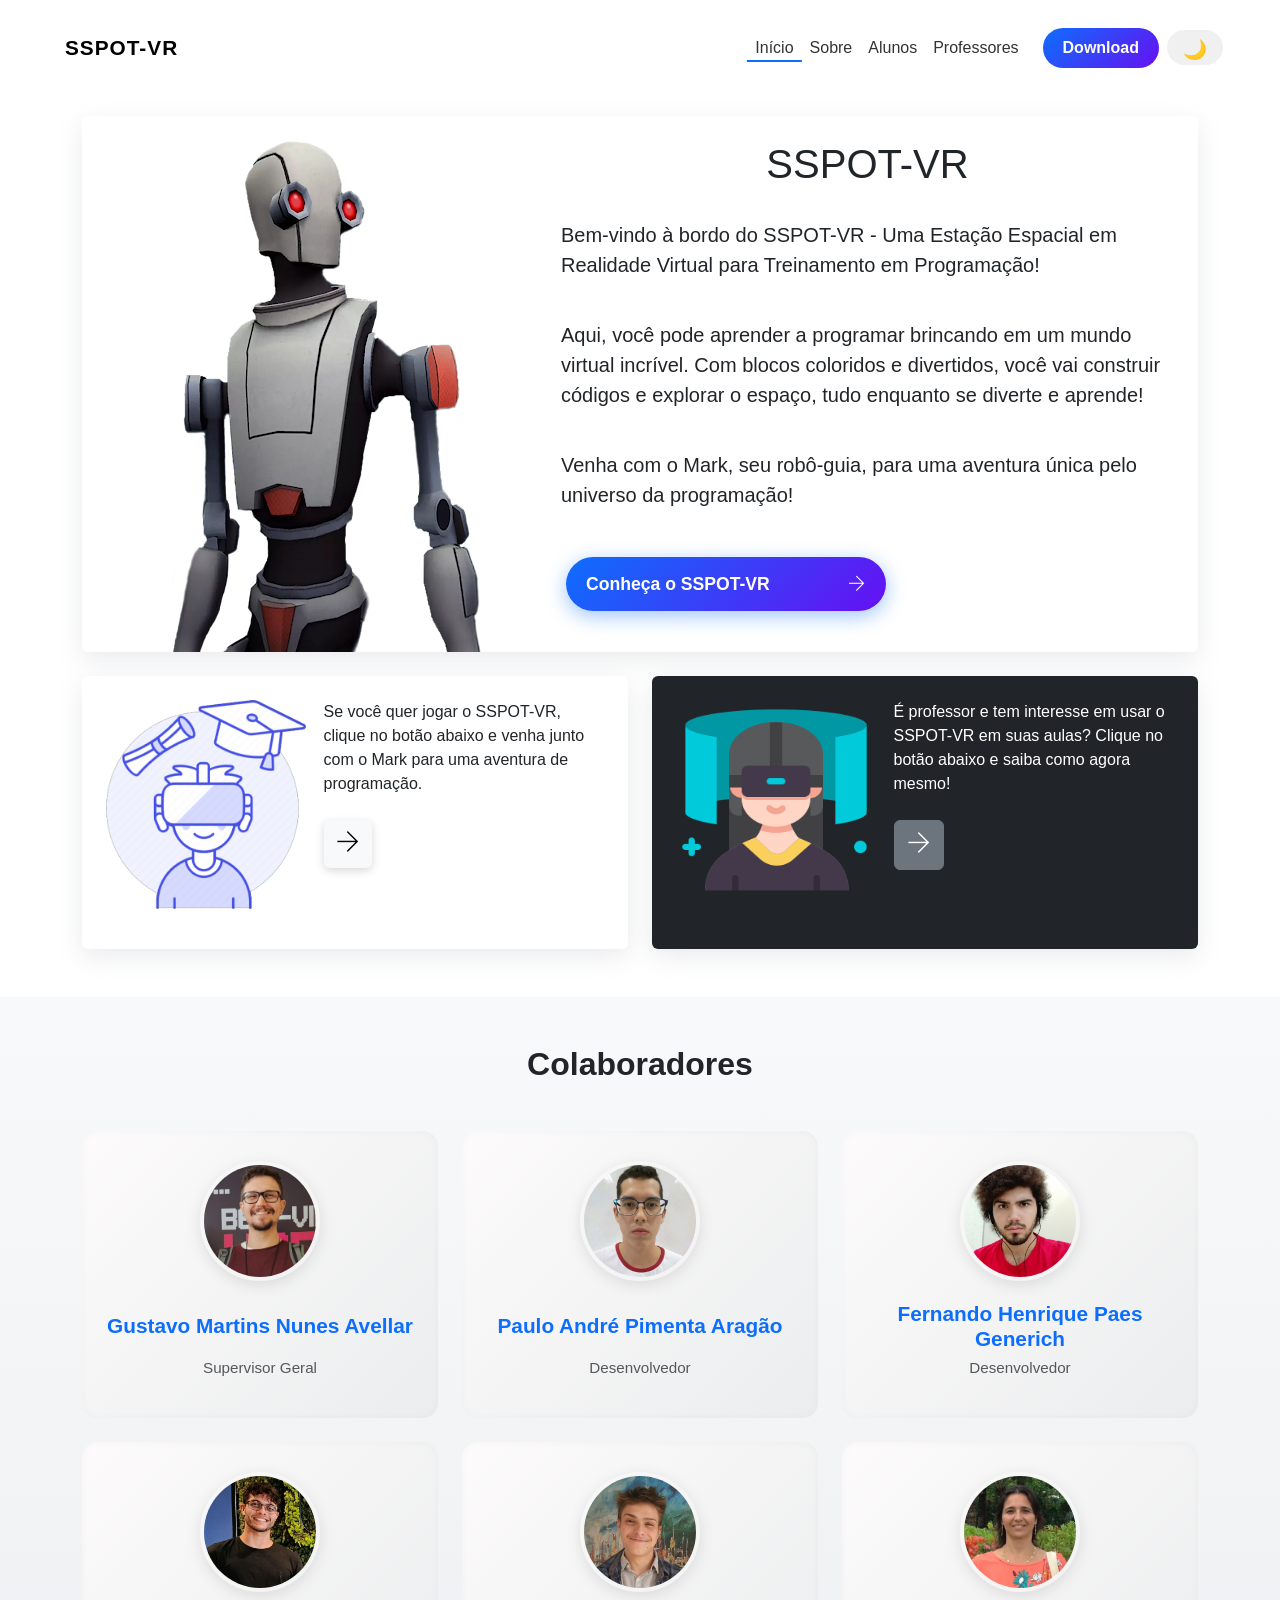
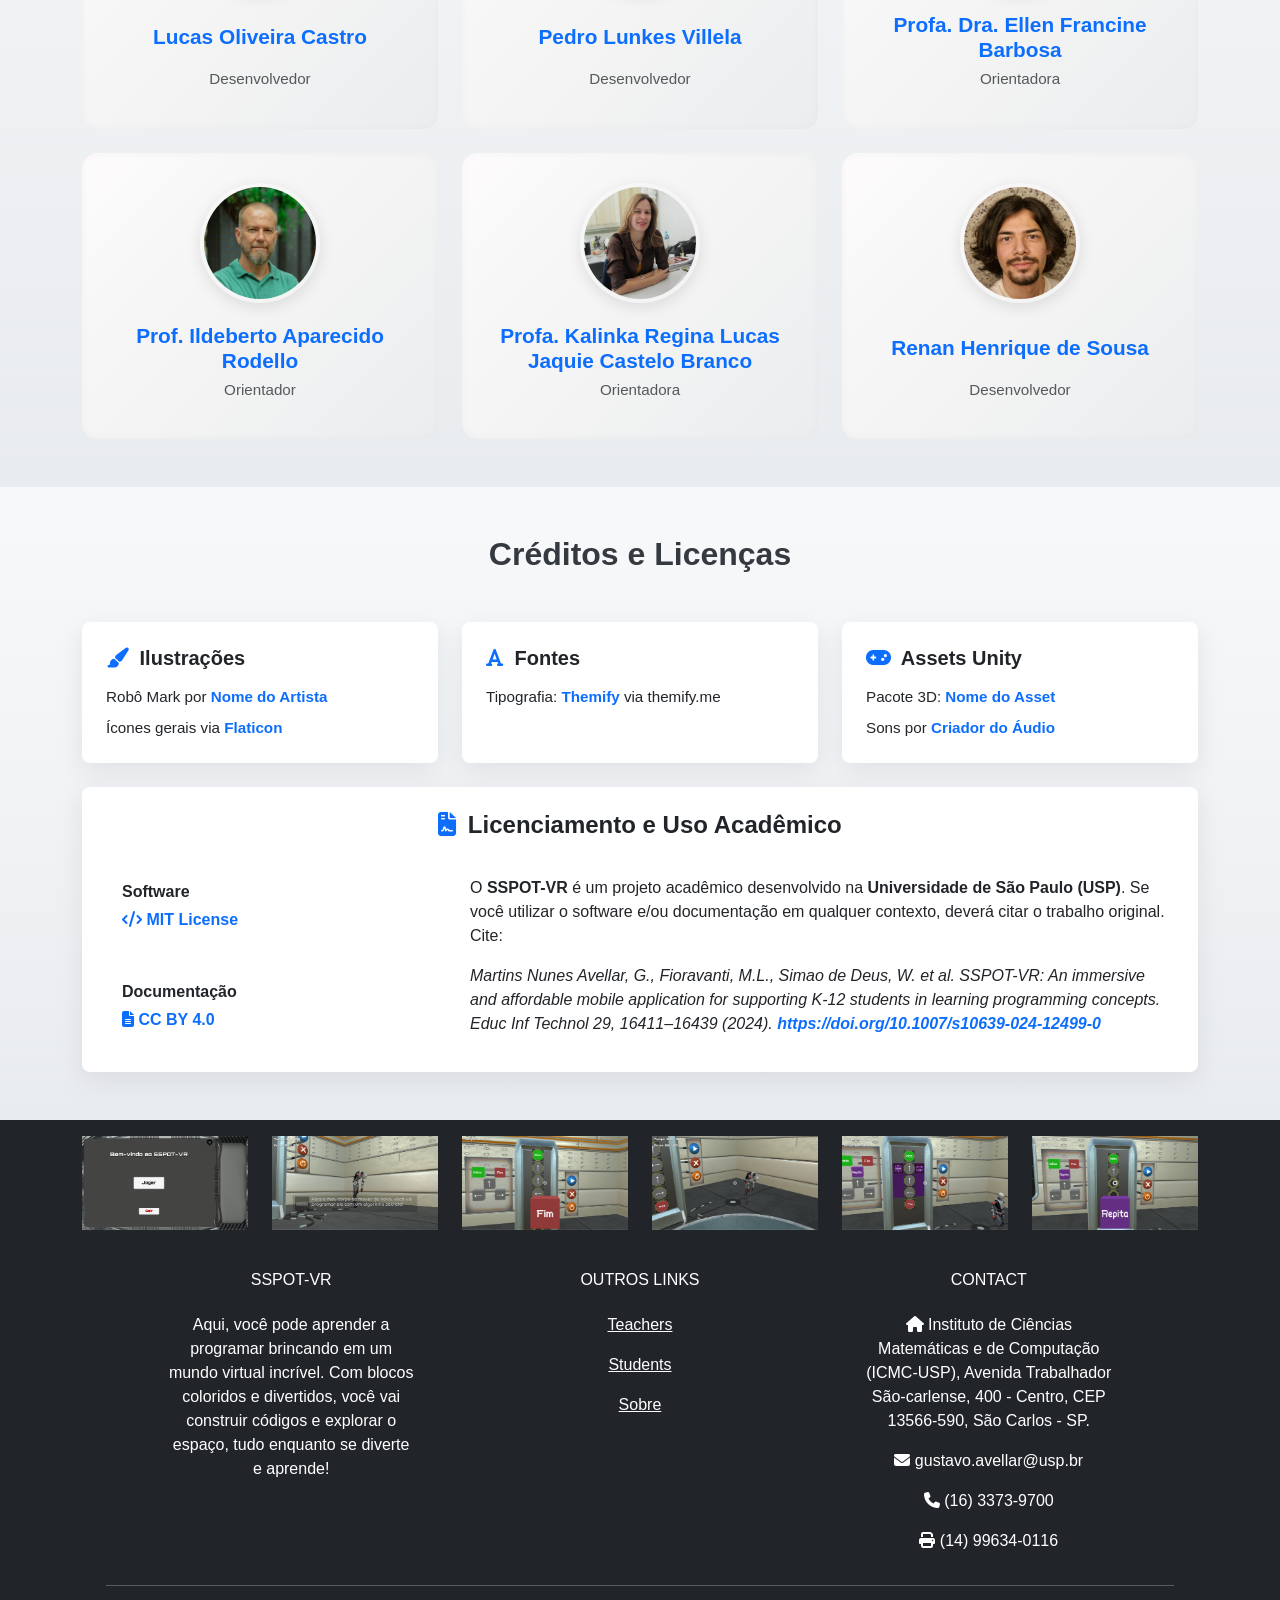
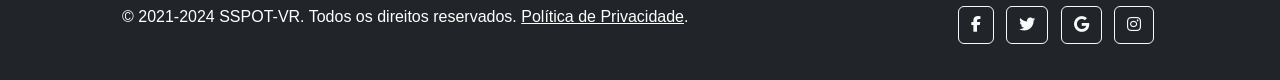
==== commit 00240a50: "modal para imgs do footer e com estilização mobile t" ====
--- a/index.html
+++ b/index.html
@@ -586,7 +586,10 @@
                 class="bg-image hover-overlay ripple shadow-1-strong rounded"
                 data-ripple-color="light"
               >
-                <img src="./assets/img/1 - menu ui.png" class="w-100" />
+                <img
+                  src="./assets/img/1 - menu ui.png"
+                  class="w-100 img-click"
+                />
                 <a href="#!">
                   <div
                     class="mask"
@@ -602,7 +605,7 @@
               >
                 <img
                   src="./assets/img/2 - primeiro desafio.png"
-                  class="w-100"
+                  class="w-100 img-click"
                 />
                 <a href="#!">
                   <div
@@ -619,7 +622,7 @@
               >
                 <img
                   src="./assets/img/3 - algoritmo no computador.png"
-                  class="w-100"
+                  class="w-100 img-click"
                 />
                 <a href="#!">
                   <div
@@ -634,7 +637,10 @@
                 class="bg-image hover-overlay ripple shadow-1-strong rounded"
                 data-ripple-color="light"
               >
-                <img src="./assets/img/4 - mark travado.png" class="w-100" />
+                <img
+                  src="./assets/img/4 - mark travado.png"
+                  class="w-100 img-click"
+                />
                 <a href="#!">
                   <div
                     class="mask"
@@ -650,7 +656,7 @@
               >
                 <img
                   src="./assets/img/5 - comando de repetição.png"
-                  class="w-100"
+                  class="w-100 img-click"
                 />
                 <a href="#!">
                   <div
@@ -667,7 +673,7 @@
               >
                 <img
                   src="./assets/img/6 - comando de repetição 2.png"
-                  class="w-100"
+                  class="w-100 img-click"
                 />
                 <a href="#!">
                   <div
@@ -787,7 +793,11 @@
         </div>
       </div>
     </footer>
-
+    <!-- Modal da imagem -->
+    <div id="imageModal" class="modal">
+      <span class="close">&times;</span>
+      <img class="modal-content" id="modalImg" />
+    </div>
     <!-- Bootstrap JS -->
     <script src="assets/js/bootstrap.bundle.min.js"></script>
     <script src="assets/js/main.js"></script>
--- a/assets/css/styles.css
+++ b/assets/css/styles.css
@@ -1145,7 +1145,62 @@
 body.dark-theme .btn-cta:hover{
   box-shadow: 0 5px 5px rgba(255, 193, 7, 0.7)
 }
-
+/* modal imgs do footer */
+.modal {
+  display: none;
+  position: fixed;
+  z-index: 9999;
+  padding: 20px;
+  left: 0;
+  top: 0;
+  width: 100%;
+  height: 100%;
+  background-color: rgba(0,0,0,0.95);
+  justify-content: center;
+  align-items: center;
+}
+
+.modal-content {
+  max-width: 95%;
+  max-height: 85%;
+  border-radius: 12px;
+  object-fit: contain;
+  animation: zoomIn 0.3s ease;
+}
+
+@keyframes zoomIn {
+  from {
+    transform: scale(0.7);
+    opacity: 0;
+  }
+  to {
+    transform: scale(1);
+    opacity: 1;
+  }
+}
+
+.close {
+  position: absolute;
+  top: 15px;
+  right: 20px;
+  color: white;
+  font-size: 35px;
+  font-weight: bold;
+  cursor: pointer;
+}
+
+@media (max-width: 768px) {
+  .modal-content {
+    max-width: 100%;
+    max-height: 75%;
+  }
+
+  .close {
+    font-size: 30px;
+    top: 10px;
+    right: 15px;
+  }
+}
 
 /* ==================== GRID LAYOUT (SSPOT) ==================== */
 .sspot-text {
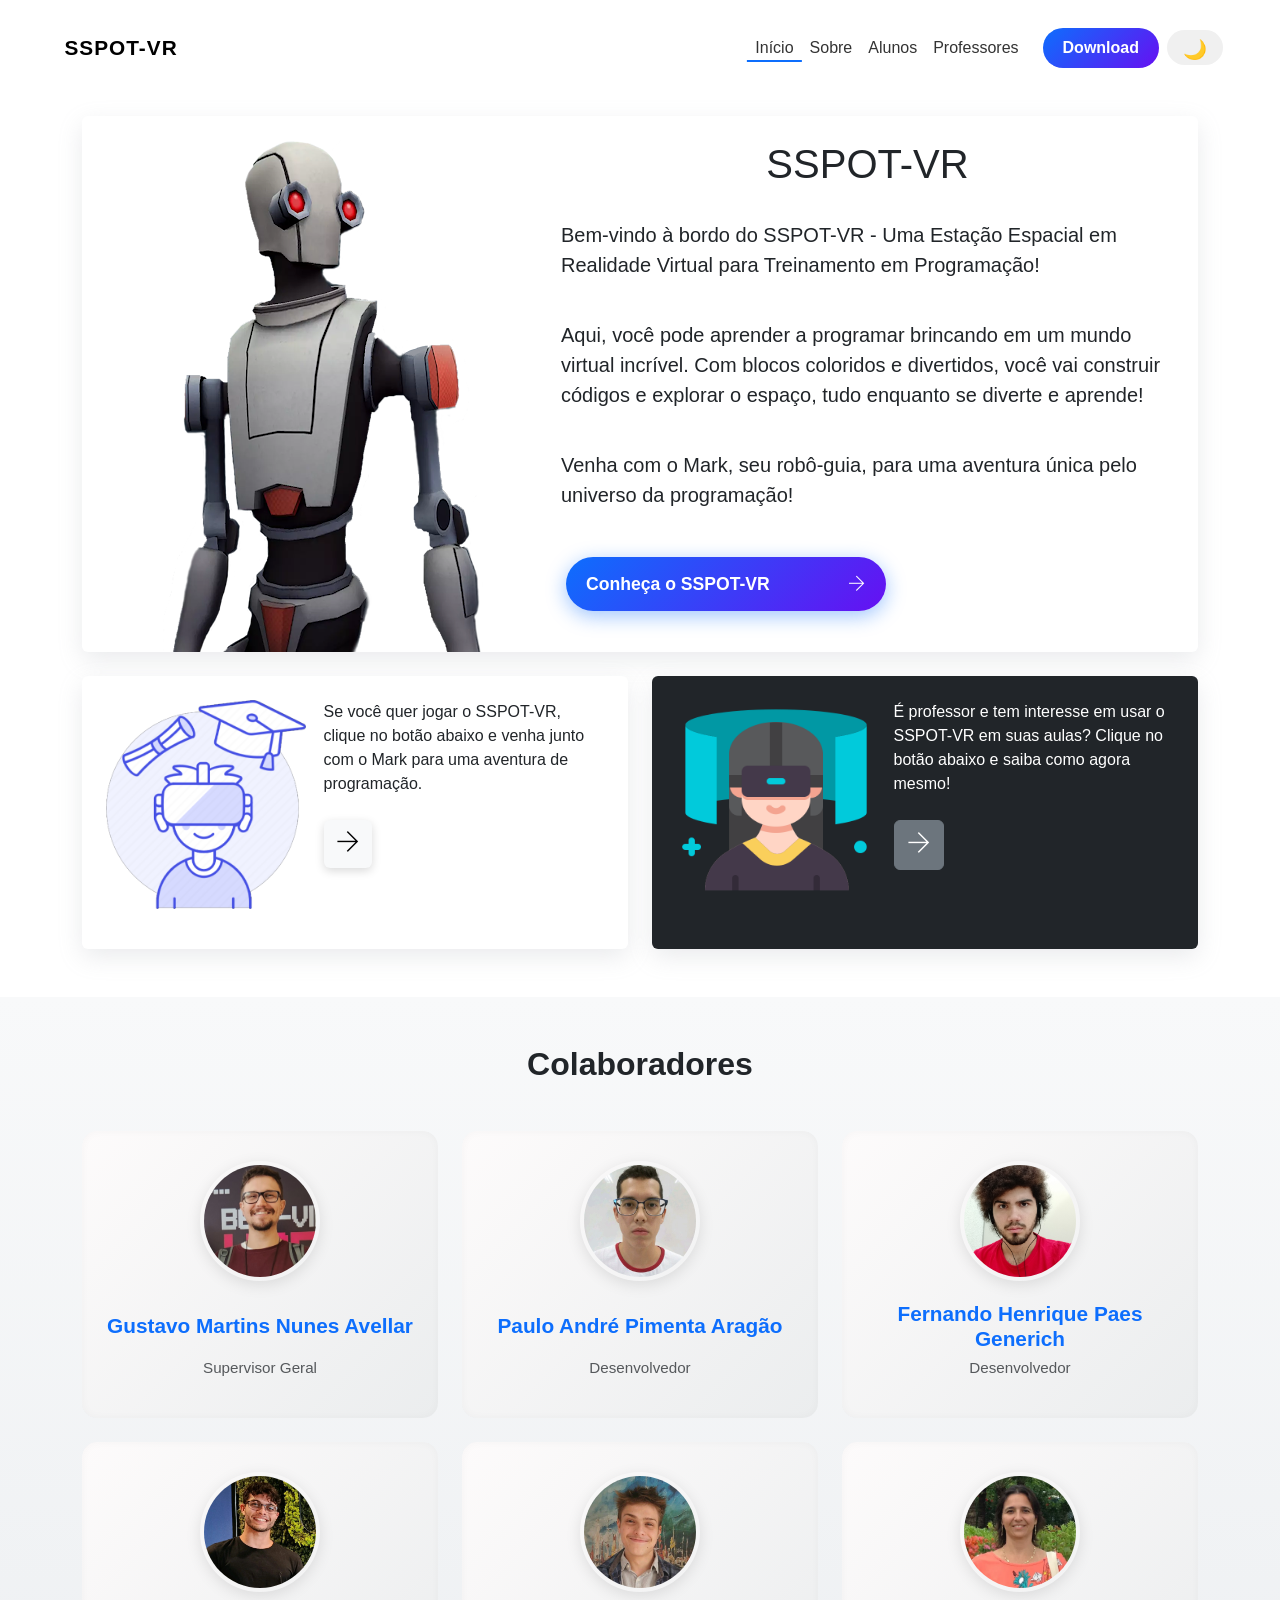
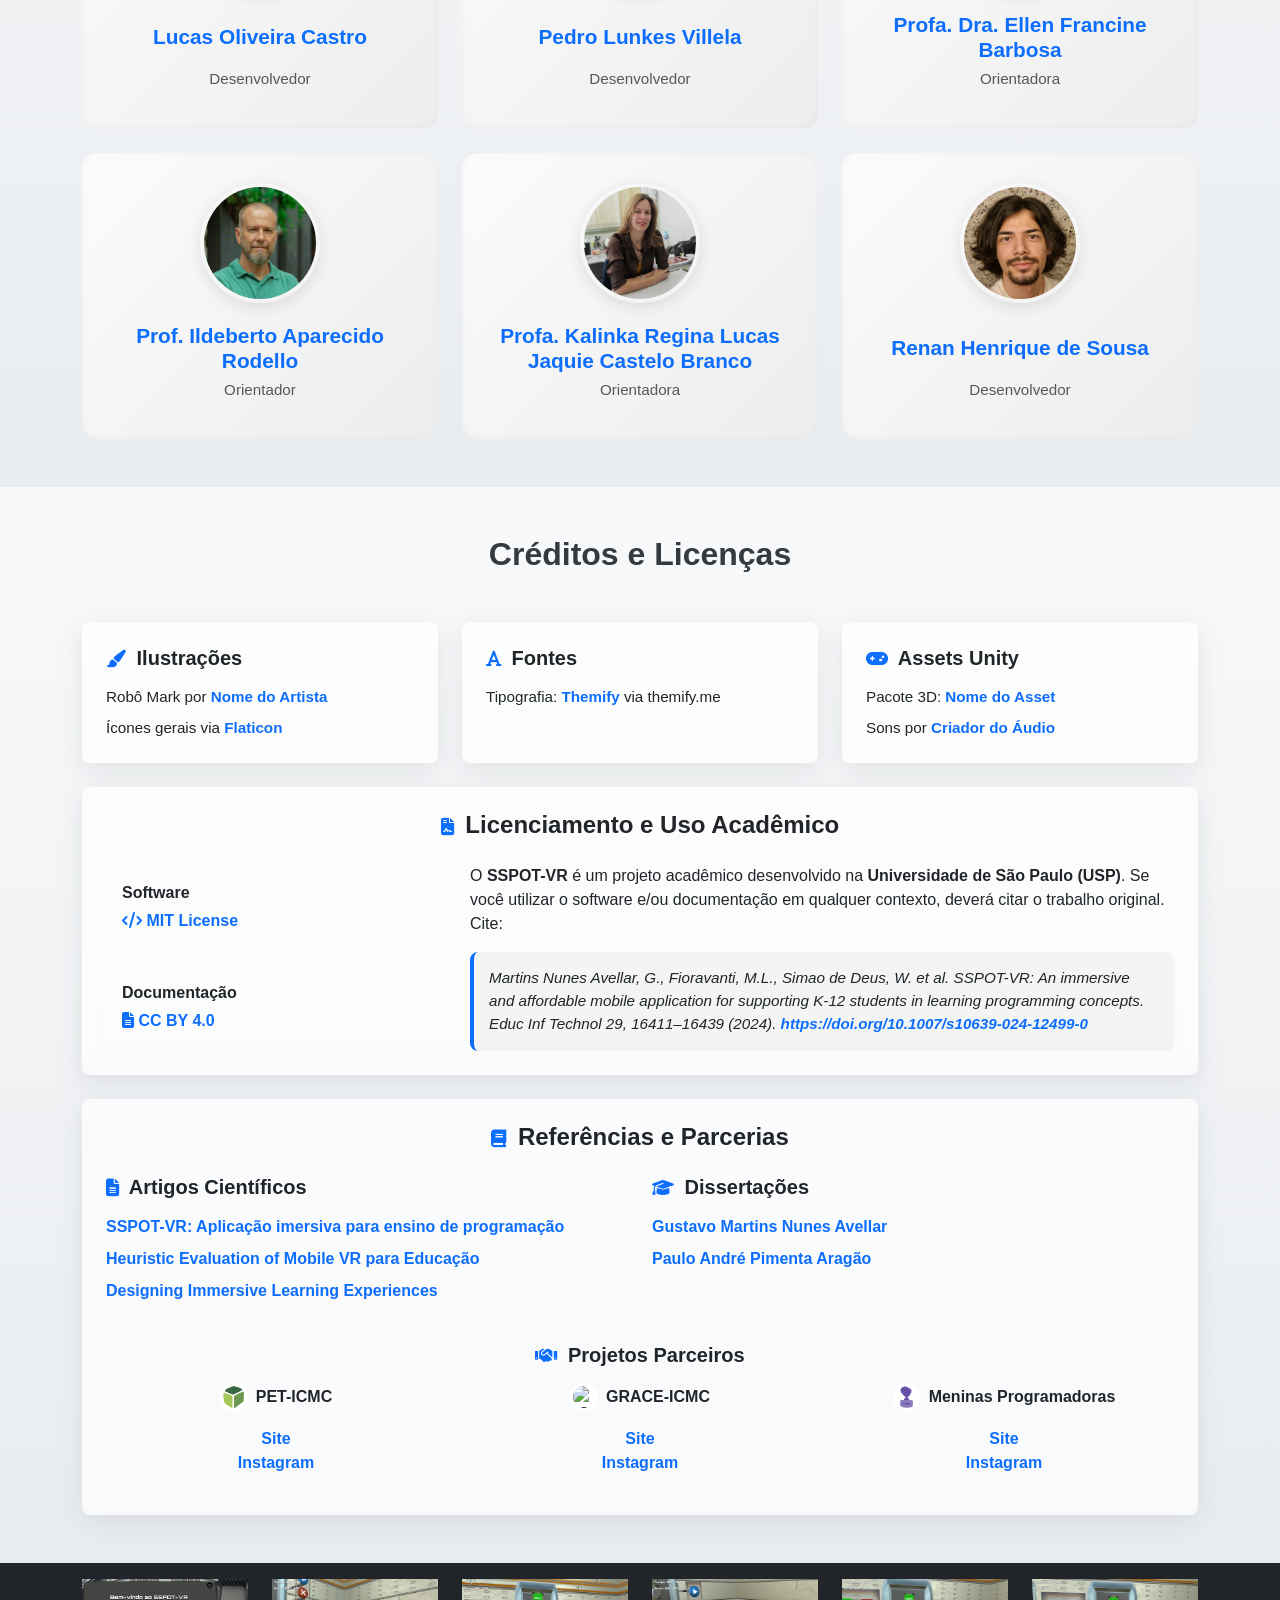
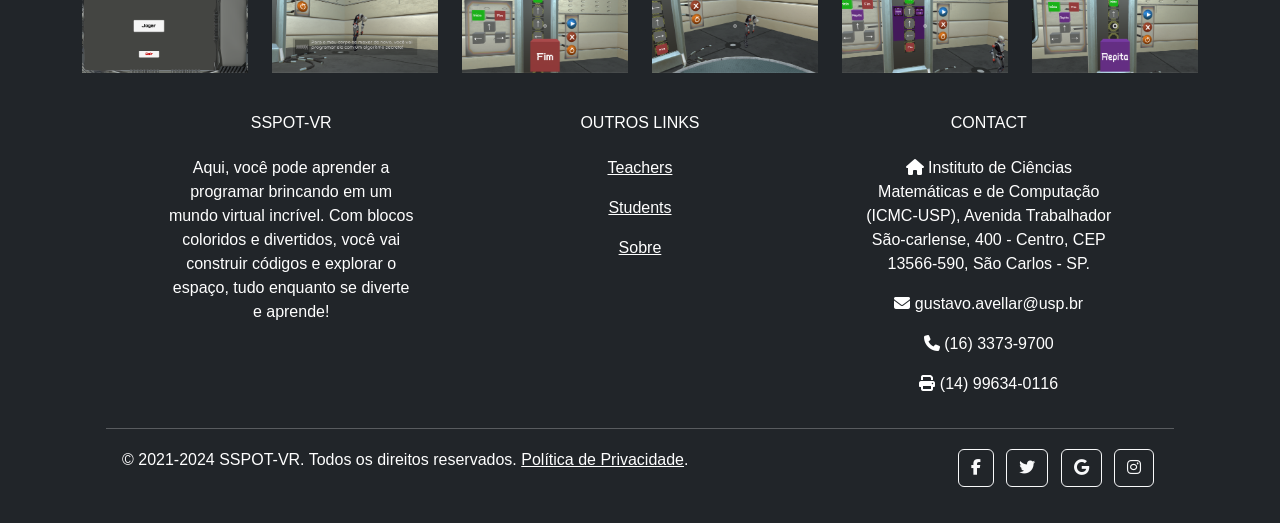
==== commit 1108a411: "adicionando  Referências e Parcerias dentro do html e css e corrijindo erro de localStorage" ====
--- a/index.html
+++ b/index.html
@@ -447,7 +447,11 @@
                 <ul class="list-unstyled mb-0" style="font-size: 0.95rem">
                   <li class="mb-2">
                     Robô Mark por
-                    <a href="" target="_blank" class="credit-link"
+                    <a
+                      href=""
+                      target="_blank"
+                      class="credit-link"
+                      rel="noopener noreferrer"
                       >Nome do Artista</a
                     >
                   </li>
@@ -478,6 +482,7 @@
                       href="https://themify.me/docs/custom-fonts"
                       target="_blank"
                       class="credit-link"
+                      rel="noopener noreferrer"
                       >Themify</a
                     >
                     via themify.me
@@ -496,13 +501,21 @@
                 <ul class="list-unstyled mb-0" style="font-size: 0.95rem">
                   <li class="mb-2">
                     Pacote 3D:
-                    <a href="" target="_blank" class="credit-link"
+                    <a
+                      href=""
+                      target="_blank"
+                      class="credit-link"
+                      rel="noopener noreferrer"
                       >Nome do Asset</a
                     >
                   </li>
                   <li>
                     Sons por
-                    <a href="" target="_blank" class="credit-link"
+                    <a
+                      href=""
+                      target="_blank"
+                      class="credit-link"
+                      rel="noopener noreferrer"
                       >Criador do Áudio</a
                     >
                   </li>
@@ -528,6 +541,7 @@
                           href="https://opensource.org/licenses/MIT"
                           target="_blank"
                           class="credit-link"
+                          rel="noopener noreferrer"
                           ><i class="fas fa-code"></i> MIT License</a
                         >
                       </div>
@@ -537,6 +551,7 @@
                           href="https://creativecommons.org/licenses/by/4.0/"
                           target="_blank"
                           class="credit-link"
+                          rel="noopener noreferrer"
                           ><i class="fas fa-file-alt"></i> CC BY 4.0</a
                         >
                       </div>
@@ -563,9 +578,183 @@
                           href="https://doi.org/10.1007/s10639-024-12499-0"
                           target="_blank"
                           class="credit-link text-break"
+                          rel="noopener noreferrer"
                           >https://doi.org/10.1007/s10639-024-12499-0</a
                         ></em
                       >
+                    </div>
+                  </div>
+                </div>
+              </div>
+            </div>
+          </div>
+          <div class="col-12 mt-4">
+            <div class="card rounded-3 card-credits">
+              <div class="card-body p-4 p-md-5">
+                <h4 class="fw-bold mb-4 text-center">
+                  <i class="fas fa-book icon-theme"></i> Referências e Parcerias
+                </h4>
+
+                <div class="row g-4">
+                  <!-- Artigos -->
+                  <div class="col-md-6">
+                    <h5 class="fw-bold mb-3">
+                      <i class="fas fa-file-alt icon-theme"></i> Artigos
+                      Científicos
+                    </h5>
+                    <ul class="list-unstyled">
+                      <li class="mb-2">
+                        <a
+                          href="https://doi.org/10.1007/s10639-024-12499-0"
+                          target="_blank"
+                          class="credit-link"
+                          rel="noopener noreferrer"
+                        >
+                          SSPOT-VR: Aplicação imersiva para ensino de
+                          programação
+                        </a>
+                      </li>
+                      <li class="mb-2">
+                        <a
+                          href="https://doi.org/10.1109/SVR67689.2025.00058"
+                          target="_blank"
+                          class="credit-link"
+                          rel="noopener noreferrer"
+                        >
+                          Heuristic Evaluation of Mobile VR para Educação
+                        </a>
+                      </li>
+                      <li>
+                        <a
+                          href="https://doi.org/10.5753/sbgames.2025.10301"
+                          target="_blank"
+                          class="credit-link"
+                          rel="noopener noreferrer"
+                        >
+                          Designing Immersive Learning Experiences
+                        </a>
+                      </li>
+                    </ul>
+                  </div>
+
+                  <!-- Dissertações -->
+                  <div class="col-md-6">
+                    <h5 class="fw-bold mb-3">
+                      <i class="fas fa-graduation-cap icon-theme"></i>
+                      Dissertações
+                    </h5>
+                    <ul class="list-unstyled">
+                      <li class="mb-2">
+                        <a
+                          href="https://teses-dev.sc.usp.br/teses/disponiveis/55/55134/tde-15122021-172922/pt-br.html"
+                          target="_blank"
+                          class="credit-link"
+                          rel="noopener noreferrer"
+                        >
+                          Gustavo Martins Nunes Avellar
+                        </a>
+                      </li>
+                      <li>
+                        <a
+                          href="https://teses-dev.sc.usp.br/teses/disponiveis/55/55134/tde-03092025-101529/pt-br.html"
+                          target="_blank"
+                          class="credit-link"
+                          rel="noopener noreferrer"
+                        >
+                          Paulo André Pimenta Aragão
+                        </a>
+                      </li>
+                    </ul>
+                  </div>
+
+                  <!-- Parceiros -->
+                  <div class="col-12">
+                    <h5 class="fw-bold mb-3 text-center">
+                      <i class="fas fa-handshake icon-theme"></i> Projetos
+                      Parceiros
+                    </h5>
+
+                    <div class="row text-center">
+                      <div class="col-md-4 mb-3">
+                        <p
+                          class="fw-bold d-flex align-items-center justify-content-center gap-2"
+                        >
+                          <img
+                            src="./assets/img/pet-icmc.png"
+                            alt="PET-ICMC"
+                            class="partner-logo"
+                          />
+                          PET-ICMC
+                        </p>
+                        <a
+                          href="https://pet.icmc.usp.br/"
+                          target="_blank"
+                          class="credit-link d-block"
+                          rel="noopener noreferrer"
+                          >Site</a
+                        >
+                        <a
+                          href="https://www.instagram.com/petcomputacaousp/"
+                          target="_blank"
+                          class="credit-link d-block"
+                          rel="noopener noreferrer"
+                          >Instagram</a
+                        >
+                      </div>
+
+                      <div class="col-md-4 mb-3">
+                        <p
+                          class="fw-bold d-flex align-items-center justify-content-center gap-2"
+                        >
+                          <img
+                            src="img/grace-icmc.png"
+                            alt="GRACE-ICMC"
+                            class="partner-logo"
+                          />
+                          GRACE-ICMC
+                        </p>
+                        <a
+                          href="https://grace.icmc.usp.br/"
+                          target="_blank"
+                          class="credit-link d-block"
+                          rel="noopener noreferrer"
+                          >Site</a
+                        >
+                        <a
+                          href="https://www.instagram.com/grace.icmc.usp/"
+                          target="_blank"
+                          class="credit-link d-block"
+                          rel="noopener noreferrer"
+                          >Instagram</a
+                        >
+                      </div>
+
+                      <div class="col-md-4 mb-3">
+                        <p
+                          class="fw-bold d-flex align-items-center justify-content-center gap-2"
+                        >
+                          <img
+                            src="./assets/img/Logo-Meninas-Programadoras.png"
+                            alt="Meninas Programadoras"
+                            class="partner-logo"
+                          />
+                          Meninas Programadoras
+                        </p>
+                        <a
+                          href="https://meninas.sbc.org.br/projetos-parceiros/meninas-programadoras/"
+                          target="_blank"
+                          class="credit-link d-block"
+                          rel="noopener noreferrer"
+                          >Site</a
+                        >
+                        <a
+                          href="https://www.instagram.com/meninasprogramadorasusp/"
+                          target="_blank"
+                          class="credit-link d-block"
+                          rel="noopener noreferrer"
+                          >Instagram</a
+                        >
+                      </div>
                     </div>
                   </div>
                 </div>
--- a/assets/css/styles.css
+++ b/assets/css/styles.css
@@ -407,16 +407,25 @@
 
 .card-credits {
   transition: var(--transition-fast);
+  border: 1px solid rgba(0, 0, 0, 0.05);
+  background: rgba(255, 255, 255, 0.7);
+  backdrop-filter: blur(8px);
 }
 
 .card-credits:hover {
-  transform: translateY(-5px);
-  box-shadow: 0 15px 30px rgba(0, 0, 0, 0.15);
-}
+  transform: translateY(-6px) scale(1.01);
+  box-shadow: 0 20px 40px rgba(0, 0, 0, 0.2);
+}
+
 .icon-theme {
   color: var(--primary-blue);
   transition: color 0.5s ease;
   margin-right: 5px;
+  font-size: 1.1rem;
+
+}
+.card-credits:hover .icon-theme {
+  transform: scale(1.1);
 }
 
 body.dark-theme .icon-theme {
@@ -430,7 +439,9 @@
 }
 
 .credit-link:hover {
-  color: var(--primary-blue); 
+  color: var(--primary-blue);
+  text-decoration: underline;
+  opacity: 0.85;
 }
 
 body.dark-theme .credit-link {
@@ -439,6 +450,7 @@
 
 body.dark-theme .credit-link:hover {
   color: var(--bg-white);
+  text-decoration: underline;
 }
 
 body.dark-theme .license-badge {
@@ -448,6 +460,36 @@
 body.dark-theme .citation-box {
   background: rgba(255, 152, 0, 0.05);
   color: #e0e0e0;
+}
+.citation-box {
+  background: rgba(0, 0, 0, 0.03);
+  border-left: 4px solid var(--primary-blue);
+  padding: 15px;
+  border-radius: 8px;
+  font-size: 0.95rem;
+}
+body.dark-theme .citation-box {
+  border-left: 4px solid var(--accent-gold);
+}
+.card-credits,
+.credit-link,
+.icon-theme {
+  transition: all 0.3s ease;
+}
+.partner-logo {
+  width: 28px;
+  height: 28px;
+  object-fit: contain;
+  border-radius: 50%;
+  background: white;
+  padding: 3px;
+  transition: 0.3s;
+}
+body.dark-theme .partner-logo {
+  background: #fff;
+}
+.partner-logo:hover {
+  transform: scale(1.1);
 }
 /* ==================== CARDS ESPECÍFICOS (ESTUDANTE E PROFESSOR) ==================== */
 .card-student {
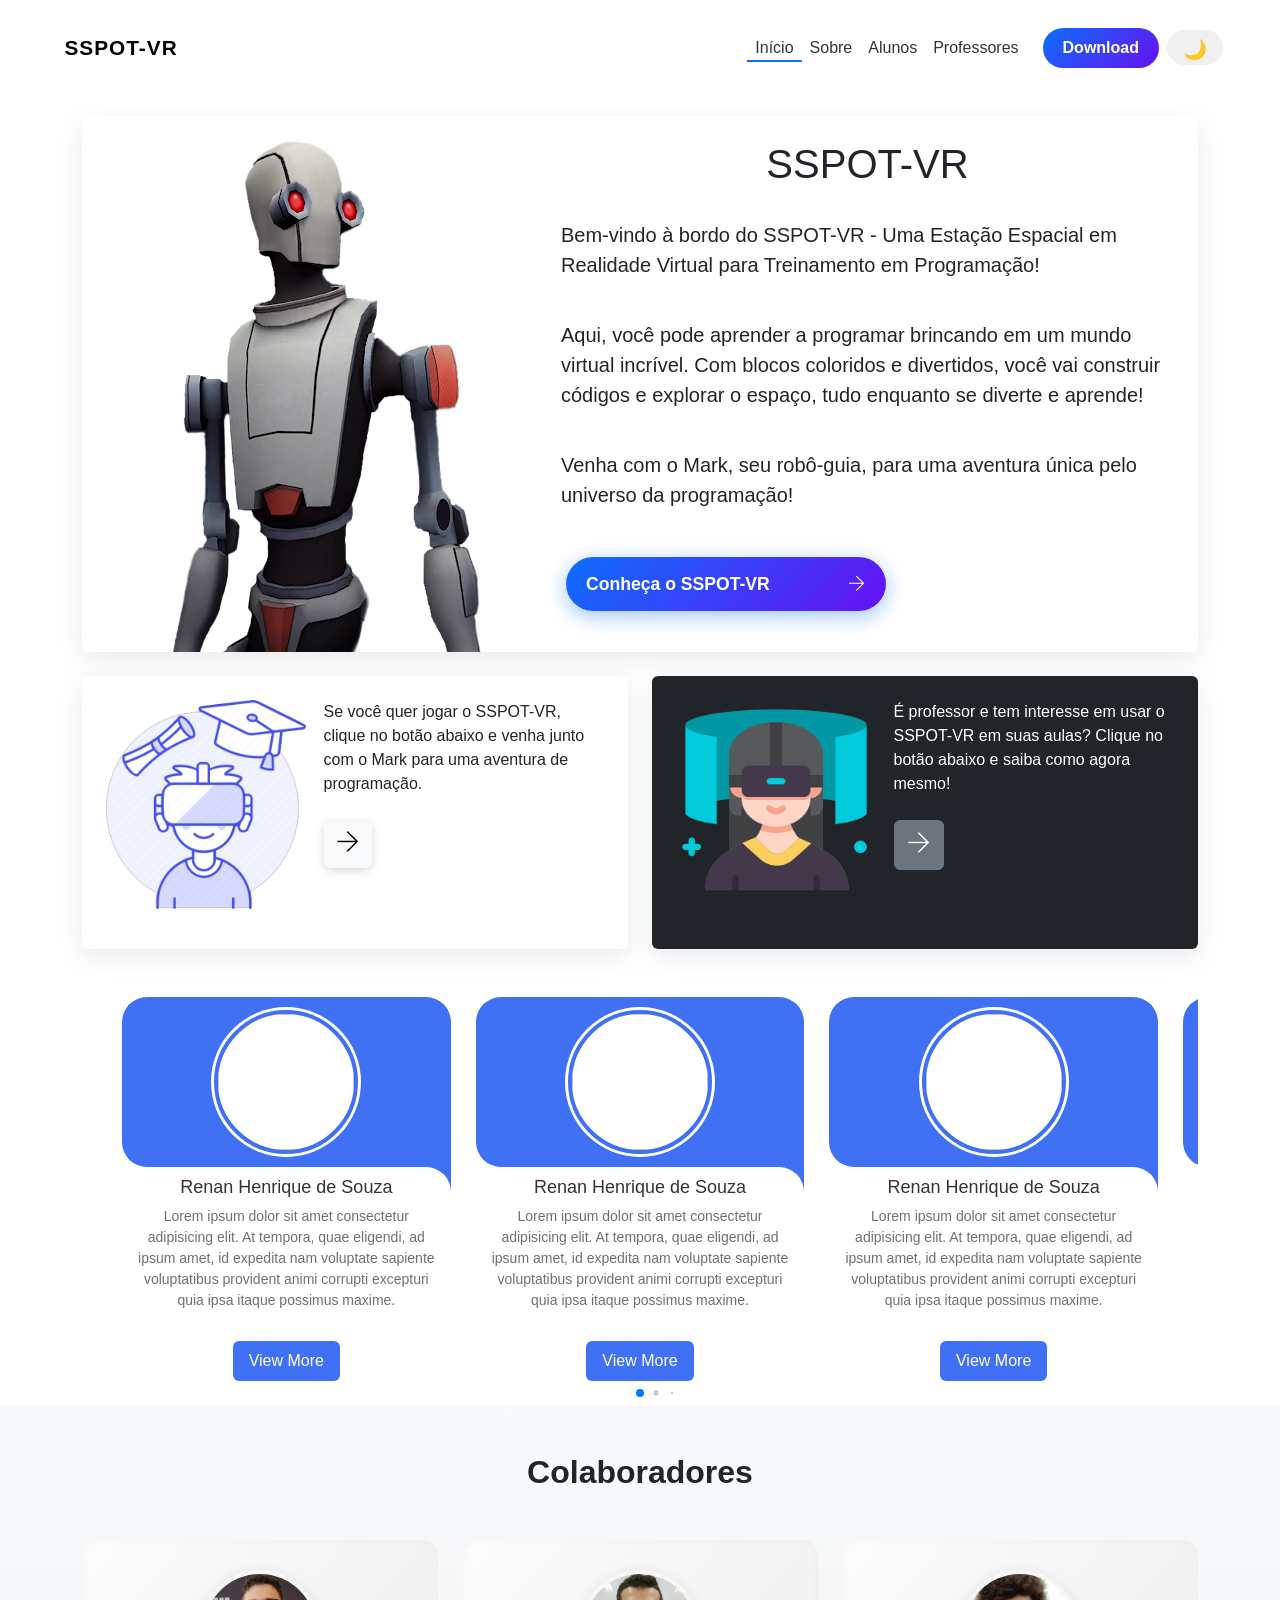
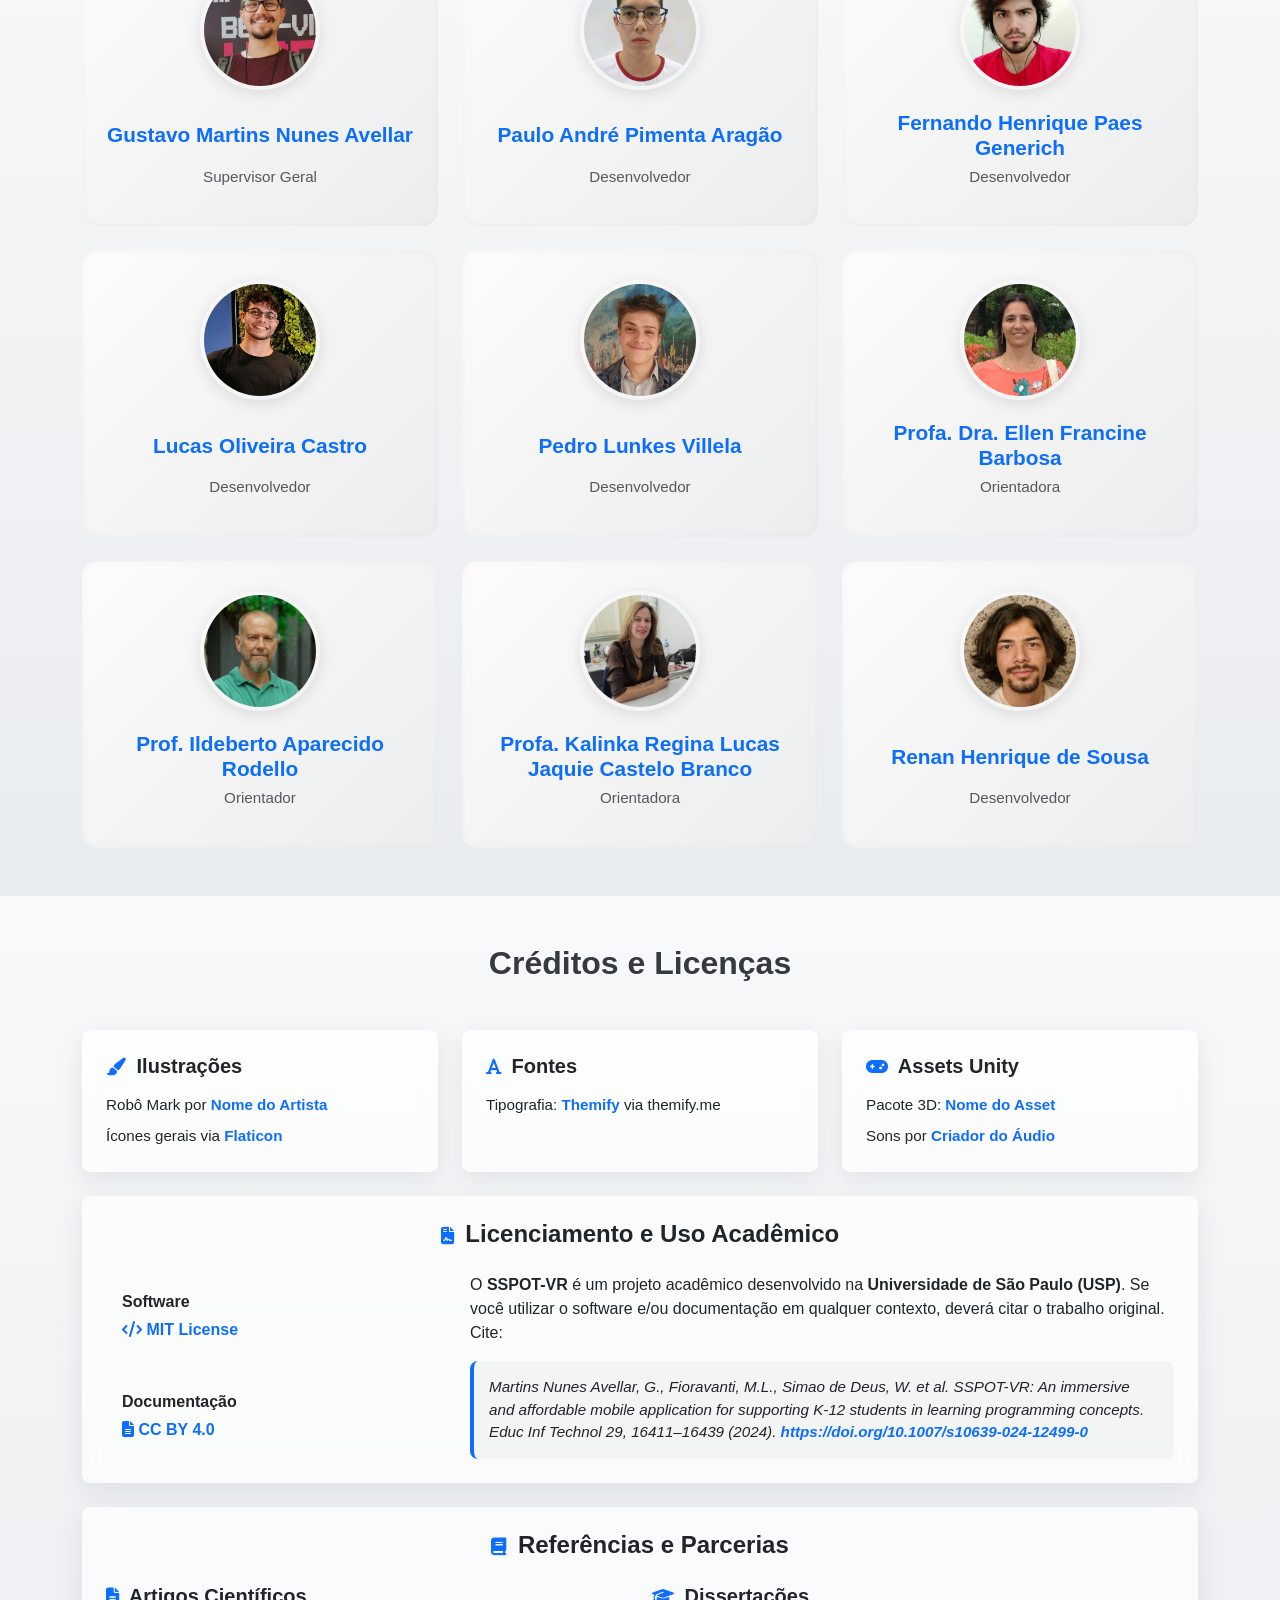
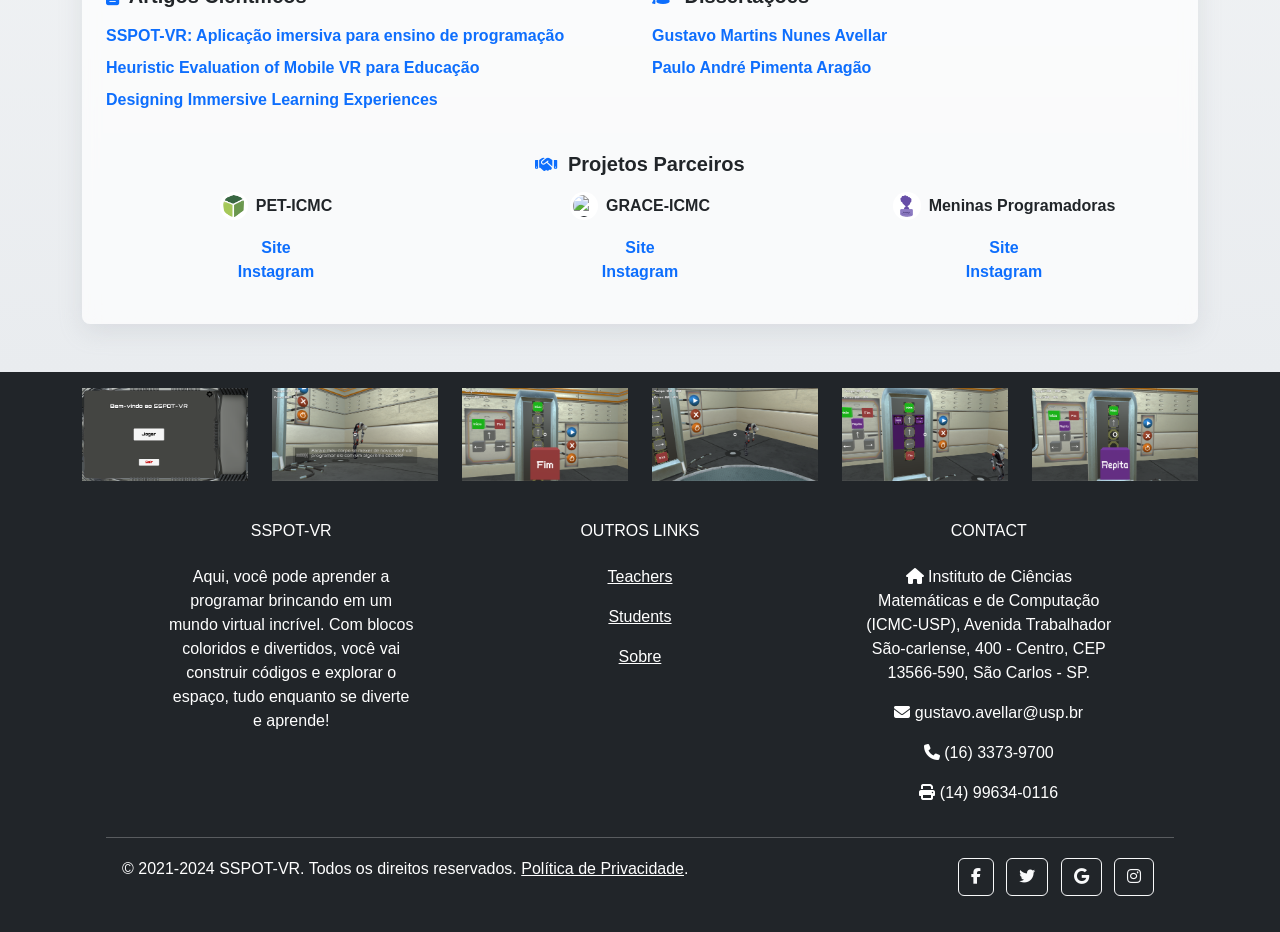
==== commit b73c7a62: "new-cards-colabs" ====
--- a/index.html
+++ b/index.html
@@ -1,97 +1,81 @@
 <!doctype html>
 <html lang="pt-BR">
-  <head>
-    <meta charset="UTF-8" />
-    <meta name="viewport" content="width=device-width, initial-scale=1.0" />
-
-    <!-- SEO básico -->
-    <meta
-      name="description"
-      content="Projeto SSPOT-VR - Sistema de Realidade Virtual aplicado à Odontologia com Inteligência Artificial"
-    />
-    <meta name="author" content="Ruan Marcelo" />
-
-    <title>SSPOT-VR | Realidade Virtual com IA</title>
-
-    <!-- Favicon -->
-    <link rel="icon" type="image/x-icon" href="assets/img/icon.png" />
-
-    <!-- Bootstrap -->
-    <link rel="stylesheet" href="assets/css/bootstrap.min.css" />
-    <!-- <link href="https://cdn.jsdelivr.net/npm/bootstrap@5.3.3/dist/css/bootstrap.min.css" rel="stylesheet"> -->
-
-    <!-- Ícones -->
-    <link rel="stylesheet" href="assets/css/themify-icons.css" />
-    <link
-      rel="stylesheet"
-      href="https://cdnjs.cloudflare.com/ajax/libs/font-awesome/6.5.0/css/all.min.css"
-    />
-
-    <!-- Estilos personalizados -->
-    <link rel="stylesheet" href="assets/css/styles.css" />
-  </head>
-  <body>
-    <!-- Navigation -->
-    <header>
-      <div class="container">
-        <nav class="navbar navbar-expand-lg custom-navbar navbar-light">
-          <a href="./index.html" class="navbar-brand ps-2 fw-bold">
-            SSPOT-VR
-          </a>
-
-          <button
-            class="navbar-toggler"
-            type="button"
-            data-bs-toggle="collapse"
-            data-bs-target="#menuItems"
-          >
-            <span class="navbar-toggler-icon"></span>
-          </button>
-
-          <div class="collapse navbar-collapse" id="menuItems">
-            <ul class="navbar-nav ms-auto align-items-center">
-              <li class="nav-item">
-                <a href="./index.html" class="nav-link custom-link">Início</a>
-              </li>
-
-              <li class="nav-item">
-                <a href="pages/about.html" class="nav-link custom-link"
-                  >Sobre</a
-                >
-              </li>
-
-              <li class="nav-item">
-                <a href="pages/students.html" class="nav-link custom-link"
-                  >Alunos</a
-                >
-              </li>
-
-              <li class="nav-item">
-                <a href="pages/teachers.html" class="nav-link custom-link"
-                  >Professores</a
-                >
-              </li>
-
-              <li class="nav-item ms-3">
-                <a
-                  href="https://drive.google.com/drive/folders/1_qv7LuEIKekw-QxTLRDmBszbj6aTu8xJ"
-                  class="btn btn-gradient"
-                  >Download</a
-                >
-              </li>
-
-              <li class="nav-item ms-2 mt-2 mt-sm-0">
-                <button id="themeToggleBtn" class="btn-theme">
-                  <i class="theme-icon ti ti-moon"></i>
-                </button>
-              </li>
-            </ul>
-          </div>
-        </nav>
-      </div>
-    </header>
-    <!-- Workshop section. Uncomment to use it. -->
-    <!-- <section id="" class="pt-3 pb-5">
+
+<head>
+  <meta charset="UTF-8" />
+  <meta name="viewport" content="width=device-width, initial-scale=1.0" />
+
+  <!-- SEO básico -->
+  <meta name="description"
+    content="Projeto SSPOT-VR - Sistema de Realidade Virtual aplicado à Odontologia com Inteligência Artificial" />
+  <meta name="author" content="Ruan Marcelo" />
+
+  <title>SSPOT-VR | Realidade Virtual com IA</title>
+
+  <!-- Favicon -->
+  <link rel="icon" type="image/x-icon" href="assets/img/icon.png" />
+
+  <!-- Bootstrap -->
+  <link rel="stylesheet" href="assets/css/bootstrap.min.css" />
+  <!-- <link href="https://cdn.jsdelivr.net/npm/bootstrap@5.3.3/dist/css/bootstrap.min.css" rel="stylesheet"> -->
+
+  <!-- Ícones -->
+  <link rel="stylesheet" href="assets/css/themify-icons.css" />
+  <link rel="stylesheet" href="https://cdnjs.cloudflare.com/ajax/libs/font-awesome/6.5.0/css/all.min.css" />
+
+  <!-- Estilos personalizados -->
+  <link rel="stylesheet" href="assets/css/styles.css" />
+  <link rel="stylesheet" href="assets/css/swiper-bundle.min.css">
+</head>
+
+<body>
+  <!-- Navigation -->
+  <header>
+    <div class="container">
+      <nav class="navbar navbar-expand-lg custom-navbar navbar-light">
+        <a href="./index.html" class="navbar-brand ps-2 fw-bold">
+          SSPOT-VR
+        </a>
+
+        <button class="navbar-toggler" type="button" data-bs-toggle="collapse" data-bs-target="#menuItems">
+          <span class="navbar-toggler-icon"></span>
+        </button>
+
+        <div class="collapse navbar-collapse" id="menuItems">
+          <ul class="navbar-nav ms-auto align-items-center">
+            <li class="nav-item">
+              <a href="./index.html" class="nav-link custom-link">Início</a>
+            </li>
+
+            <li class="nav-item">
+              <a href="pages/about.html" class="nav-link custom-link">Sobre</a>
+            </li>
+
+            <li class="nav-item">
+              <a href="pages/students.html" class="nav-link custom-link">Alunos</a>
+            </li>
+
+            <li class="nav-item">
+              <a href="pages/teachers.html" class="nav-link custom-link">Professores</a>
+            </li>
+
+            <li class="nav-item ms-3">
+              <a href="https://drive.google.com/drive/folders/1_qv7LuEIKekw-QxTLRDmBszbj6aTu8xJ"
+                class="btn btn-gradient">Download</a>
+            </li>
+
+            <li class="nav-item ms-2 mt-2 mt-sm-0">
+              <button id="themeToggleBtn" class="btn-theme">
+                <i class="theme-icon ti ti-moon"></i>
+              </button>
+            </li>
+          </ul>
+        </div>
+      </nav>
+    </div>
+  </header>
+  <!-- Workshop section. Uncomment to use it. -->
+  <!-- <section id="" class="pt-3 pb-5">
         <div class="container">
             <div class="card">
                 <a href="https://forms.gle/ynjPfjpiruifqNit8" target="_blank">
@@ -104,891 +88,830 @@
         </div>
     </section> -->
 
-    <!-- Intro -->
-    <section id="intro" class="pt-3 pb-5">
-      <div class="container">
-        <!-- SSPOT-VR -->
-        <div class="row">
-          <div class="col-12">
-            <div class="card">
-              <div class="card-body no-padding-bottom">
-                <div class="row">
-                  <div
-                    class="col-md-5 d-flex justify-content-center align-items-center"
-                  >
-                    <figure class="no-margin-bottom text-center">
-                      <img
-                        src="assets/img/mark.png"
-                        style="max-width: 100%"
-                        alt="Robô Mark, Guia do SSPOT-VR"
-                      />
-                    </figure>
-                  </div>
-                  <div class="col-md-7 col-sm-12">
-                    <h1 class="text-center card-title">SSPOT-VR</h1>
-                    <p class="lead-alt pt-4">
-                      Bem-vindo à bordo do SSPOT-VR - Uma Estação Espacial em
-                      Realidade Virtual para Treinamento em Programação!
-                    </p>
-                    <p class="lead-alt pt-4">
-                      Aqui, você pode aprender a programar brincando em um mundo
-                      virtual incrível. Com blocos coloridos e divertidos, você
-                      vai construir códigos e explorar o espaço, tudo enquanto
-                      se diverte e aprende!
-                    </p>
-                    <p class="lead-alt py-4">
-                      Venha com o Mark, seu robô-guia, para uma aventura única
-                      pelo universo da programação!
-                    </p>
-                    <a href="pages/about.html" class="btn-play">
-                      Conheça o SSPOT-VR &nbsp;<i class="ti ti-arrow-right"></i>
-                    </a>
-                  </div>
-                </div>
-              </div>
-            </div>
-          </div>
-        </div>
-
-        <!-- Students and Teachers -->
-        <div class="row mt-4">
-          <div class="col-md-6 col-sm-12">
-            <div class="card h-100 card-student">
-              <div class="card-body">
-                <div class="row">
-                  <div class="col-md-5 text-center">
-                    <figure>
-                      <img
-                        src="assets/img/icon.png"
-                        alt="Jogue o SSPOT-VR agora!"
-                        style="max-width: 200px"
-                      />
-                    </figure>
-                  </div>
-                  <div class="col-md-7 col-sm-12">
-                    <p class="lead-alt-2">
-                      Se você quer jogar o SSPOT-VR, clique no botão abaixo e
-                      venha junto com o Mark para uma aventura de programação.
-                    </p>
-                    <a
-                      href="pages/students.html"
-                      class="btn btn-light mt-2"
-                      style="font-size: 1.5rem"
-                    >
-                      <i class="ti ti-arrow-right"></i>
-                    </a>
-                  </div>
-                </div>
-              </div>
-            </div>
-          </div>
-          <div class="col-md-6 col-sm-12 mt-sm">
-            <div class="card h-100 card-teacher">
-              <div class="card-body">
-                <div class="row">
-                  <div class="col-md-5 text-center">
-                    <figure>
-                      <!-- <a href="https://www.flaticon.com/free-icons/vr" title="vr icons">Vr icons created by Flowicon - Flaticon</a> -->
-                      <img
-                        src="assets/img/teacher.png"
-                        alt="Use o SSPOT-VR na sua aula!"
-                        style="max-width: 200px"
-                      />
-                    </figure>
-                  </div>
-                  <div class="col-md-7 col-sm-12">
-                    <p class="lead-alt-2">
-                      É professor e tem interesse em usar o SSPOT-VR em suas
-                      aulas? Clique no botão abaixo e saiba como agora mesmo!
-                    </p>
-                    <a
-                      href="pages/teachers.html"
-                      class="btn btn-secondary mt-2"
-                      style="font-size: 1.5rem"
-                    >
-                      <i class="ti ti-arrow-right"></i>
-                    </a>
-                  </div>
+  <!-- Intro -->
+  <section id="intro" class="pt-3 pb-5">
+    <div class="container">
+      <!-- SSPOT-VR -->
+      <div class="row">
+        <div class="col-12">
+          <div class="card">
+            <div class="card-body no-padding-bottom">
+              <div class="row">
+                <div class="col-md-5 d-flex justify-content-center align-items-center">
+                  <figure class="no-margin-bottom text-center">
+                    <img src="assets/img/mark.png" style="max-width: 100%" alt="Robô Mark, Guia do SSPOT-VR" />
+                  </figure>
+                </div>
+                <div class="col-md-7 col-sm-12">
+                  <h1 class="text-center card-title">SSPOT-VR</h1>
+                  <p class="lead-alt pt-4">
+                    Bem-vindo à bordo do SSPOT-VR - Uma Estação Espacial em
+                    Realidade Virtual para Treinamento em Programação!
+                  </p>
+                  <p class="lead-alt pt-4">
+                    Aqui, você pode aprender a programar brincando em um mundo
+                    virtual incrível. Com blocos coloridos e divertidos, você
+                    vai construir códigos e explorar o espaço, tudo enquanto
+                    se diverte e aprende!
+                  </p>
+                  <p class="lead-alt py-4">
+                    Venha com o Mark, seu robô-guia, para uma aventura única
+                    pelo universo da programação!
+                  </p>
+                  <a href="pages/about.html" class="btn-play">
+                    Conheça o SSPOT-VR &nbsp;<i class="ti ti-arrow-right"></i>
+                  </a>
                 </div>
               </div>
             </div>
           </div>
         </div>
       </div>
-    </section>
-
-    <!-- Collabs -->
-    <section id="collabs" class="py-5">
-      <div class="container">
-        <h2 class="text-center mb-5 fw-bold">Colaboradores</h2>
-
-        <div class="row g-4 justify-content-center">
-          <!-- Card Flip Template -->
-          <div class="col-md-6 col-lg-4">
-            <div class="team-card-flip h-100">
-              <div class="card-front text-center">
-                <img
-                  src="./assets/img/Gustavo Martins Nunes Avellar (É o Criador do SSPOT-VR e Supervisor do Projeto, Desenvolveu o SSPOT-VR no mestrado, atualmente, no Doutorado, continua o projeto com alunos de IC).jpg"
-                  alt="É o Criador do SSPOT-VR e Supervisor do Projeto, Desenvolveu o SSPOT-VR no mestrado, atualmente, no Doutorado, continua o projeto com alunos de IC"
-                  class="team-img"
-                />
-                <h4 class="mt-3 fw-bold">Gustavo Martins Nunes Avellar</h4>
-                <p class="text-muted">Supervisor Geral</p>
-              </div>
-              <div class="card-back text-center">
-                <h4 class="mt-3 fw-bold">Gustavo Martins Nunes Avellar</h4>
-                <p class="text-muted">Supervisor Geral</p>
-                <h5 class="fw-bold">Criador do SSPOT-VR</h5>
-                <p class="text-muted">Supervisor geral do desenvolvimento</p>
-                <a href="mailto:gustavo.avellar@usp.br" class="email-link"
-                  >gustavo.avellar@usp.br</a
-                >
-              </div>
-            </div>
-          </div>
-
-          <div class="col-md-6 col-lg-4">
-            <div class="team-card-flip h-100">
-              <div class="card-front text-center">
-                <img
-                  src="./assets/img/Paulo André Pimenta Aragão (Foi Desenvolvedor e Bolsista de Mestrado CAPES).jpg"
-                  alt="Foi Desenvolvedor e Bolsista de Mestrado CAPES"
-                  class="team-img"
-                />
-                <h4 class="mt-3 fw-bold">Paulo André Pimenta Aragão</h4>
-                <p class="text-muted">Desenvolvedor</p>
-              </div>
-              <div class="card-back text-center">
-                <h4 class="mt-3 fw-bold">Paulo André Pimenta Aragão</h4>
-                <p class="text-muted">Desenvolvedor</p>
-                <h5 class="fw-bold">Módulo Multijogador</h5>
-                <p class="text-muted">Desenvolvedor do SSPOT-VR</p>
-                <a href="mailto:andre.aragao@usp.br" class="email-link"
-                  >andre.aragao@usp.br</a
-                >
-              </div>
-            </div>
-          </div>
-
-          <div class="col-md-6 col-lg-4">
-            <div class="team-card-flip h-100">
-              <div class="card-front text-center">
-                <img
-                  src="./assets/img/Fernando Henrique Paes Generich (Foi Desenvolvedor e Bolsista PUB-USP).gif"
-                  alt="Foi Desenvolvedor e Bolsista PUB-USP"
-                  class="team-img"
-                />
-                <h4 class="mt-3 fw-bold">Fernando Henrique Paes Generich</h4>
-                <p class="text-muted">Desenvolvedor</p>
-              </div>
-              <div class="card-back text-center">
-                <h4 class="mt-3 fw-bold">Fernando Henrique Paes Generich</h4>
-                <p class="text-muted">Desenvolvedor</p>
-                <h5 class="fw-bold">Novidades em breve!</h5>
-                <p class="text-muted">Desenvolvedor do SSPOT-VR</p>
-                <a href="mailto:fernando_gene@usp.br" class="email-link"
-                  >fernando_gene@usp.br</a
-                >
-              </div>
-            </div>
-          </div>
-          <div class="col-md-6 col-lg-4">
-            <div class="team-card-flip h-100">
-              <div class="card-front text-center">
-                <img
-                  src="./assets/img/Lucas Oliveira Castro (Foi Desenvolvedor e Bolsista PUB-USP).jpg"
-                  alt="Foi Desenvolvedor e Bolsista PUB-USP"
-                  class="team-img"
-                />
-                <h4 class="mt-3 fw-bold">Lucas Oliveira Castro</h4>
-                <p class="text-muted">Desenvolvedor</p>
-              </div>
-              <div class="card-back text-center">
-                <h4 class="mt-3 fw-bold">Lucas Oliveira Castro</h4>
-                <p class="text-muted">Desenvolvedor</p>
-                <h5 class="fw-bold">Novidades em breve!</h5>
-                <p class="text-muted">Desenvolvedor do SSPOT-VR</p>
-                <a href="mailto:lucascastro@usp.br" class="email-link"
-                  >lucascastro@usp.br</a
-                >
-              </div>
-            </div>
-          </div>
-          <div class="col-md-6 col-lg-4">
-            <div class="team-card-flip h-100">
-              <div class="card-front text-center">
-                <img
-                  src="./assets/img/Pedro Lunkes Villela (É Desenvolvedor, Bolsista CNPq-PIBIC).jpg"
-                  alt="É Desenvolvedor, Bolsista CNPq-PIBIC"
-                  class="team-img"
-                />
-                <h4 class="mt-3 fw-bold">Pedro Lunkes Villela</h4>
-                <p class="text-muted">Desenvolvedor</p>
-              </div>
-              <div class="card-back text-center">
-                <h4 class="mt-3 fw-bold">Pedro Lunkes Villela</h4>
-                <p class="text-muted">Desenvolvedor</p>
-                <h5 class="fw-bold">Desenvolvedor do SSPOT-VR</h5>
-                <p class="text-muted">Novidades em breve!</p>
-                <a href="mailto:pedrolunkesvillela@usp.br" class="email-link"
-                  >pedrolunkesvillela@usp.br</a
-                >
-              </div>
-            </div>
-          </div>
-          <div class="col-md-6 col-lg-4">
-            <div class="team-card-flip h-100">
-              <div class="card-front text-center">
-                <img
-                  src="./assets/img/Ellen Francine Barbosa (É Orientadora do Projeto e Professora no ICMC-USP).jpg"
-                  alt="É Orientadora do Projeto e Professora no ICMC-USP"
-                  class="team-img"
-                />
-                <h4 class="mt-3 fw-bold">Profa. Dra. Ellen Francine Barbosa</h4>
-                <p class="text-muted">Orientadora</p>
-              </div>
-              <div class="card-back text-center">
-                <h4 class="mt-3 fw-bold">Profa. Dra. Ellen Francine Barbosa</h4>
-                <p class="text-muted">Orientadora</p>
-                <h5 class="fw-bold">Professora Orientadora</h5>
-                <p class="text-muted">Supervisor geral do desenvolvimento</p>
-                <a href="mailto:francine@icmc.usp.br" class="email-link"
-                  >francine@icmc.usp.br</a
-                >
-              </div>
-            </div>
-          </div>
-          <div class="col-md-6 col-lg-4">
-            <div class="team-card-flip h-100">
-              <div class="card-front text-center">
-                <img
-                  src="./assets/img/Ildeberto Aparecido Rodello (É Colaborador e Professor da FEA-RP-USP).jpg"
-                  alt="É Colaborador e Professor da FEA-RP-USP"
-                  class="team-img"
-                />
-                <h4 class="mt-3 fw-bold">Prof. Ildeberto Aparecido Rodello</h4>
-                <p class="text-muted">Orientador</p>
-              </div>
-              <div class="card-back text-center">
-                <h4 class="mt-3 fw-bold">Prof. Ildeberto Aparecido Rodello</h4>
-                <p class="text-muted">Orientador</p>
-                <h5 class="fw-bold">Orientador e Professor da FEA-RP-USP</h5>
-                <p class="text-muted">Novidades em Breve!</p>
-                <a href="mailto:francine@icmc.usp.br" class="email-link"
-                  >x@usp.br</a
-                >
-              </div>
-            </div>
-          </div>
-          <div class="col-md-6 col-lg-4">
-            <div class="team-card-flip h-100">
-              <div class="card-front text-center">
-                <img
-                  src="./assets/img/Kalinka Regina Lucas Jaquie Castelo Branco (Foi Colaboradora e Professora do ICMC-USP).jpg"
-                  alt="É Orientadora do Projeto e Professora no ICMC-USP"
-                  class="team-img"
-                />
-                <h4 class="mt-3 fw-bold">
-                  Profa. Kalinka Regina Lucas Jaquie Castelo Branco
-                </h4>
-                <p class="text-muted">Orientadora</p>
-              </div>
-              <div class="card-back text-center">
-                <h4 class="mt-3 fw-bold">
-                  Kalinka Regina Lucas Jaquie Castelo Branco
-                </h4>
-                <p class="text-muted">Orientadora</p>
-                <h5 class="fw-bold">Professora Orientadora</h5>
-                <p class="text-muted">Supervisor geral do desenvolvimento</p>
-                <a href="mailto:francine@icmc.usp.br" class="email-link"
-                  >@usp.br</a
-                >
-              </div>
-            </div>
-          </div>
-          <div class="col-md-6 col-lg-4">
-            <div class="team-card-flip h-100">
-              <div class="card-front text-center">
-                <img
-                  src="./assets/img/Renan Henrique de Sousa (É Desenvolvedor, Bolsista PUB-USP).jpg"
-                  alt="É Orientadora do Projeto e Professora no ICMC-USP"
-                  class="team-img"
-                />
-                <h4 class="mt-3 fw-bold">Renan Henrique de Sousa</h4>
-                <p class="text-muted">Desenvolvedor</p>
-              </div>
-              <div class="card-back text-center">
-                <h4 class="mt-3 fw-bold">Renan Henrique de Sousa</h4>
-                <p class="text-muted">Desenvolvedor</p>
-                <h5 class="fw-bold">Desenvolvedor do SSPOT-VR</h5>
-                <p class="text-muted">Novidades em Breve</p>
-                <a href="mailto:francine@icmc.usp.br" class="email-link"
-                  >@usp.br</a
-                >
+
+      <!-- Students and Teachers -->
+      <div class="row mt-4">
+        <div class="col-md-6 col-sm-12">
+          <div class="card h-100 card-student">
+            <div class="card-body">
+              <div class="row">
+                <div class="col-md-5 text-center">
+                  <figure>
+                    <img src="assets/img/icon.png" alt="Jogue o SSPOT-VR agora!" style="max-width: 200px" />
+                  </figure>
+                </div>
+                <div class="col-md-7 col-sm-12">
+                  <p class="lead-alt-2">
+                    Se você quer jogar o SSPOT-VR, clique no botão abaixo e
+                    venha junto com o Mark para uma aventura de programação.
+                  </p>
+                  <a href="pages/students.html" class="btn btn-light mt-2" style="font-size: 1.5rem">
+                    <i class="ti ti-arrow-right"></i>
+                  </a>
+                </div>
+              </div>
+            </div>
+          </div>
+        </div>
+        <div class="col-md-6 col-sm-12 mt-sm">
+          <div class="card h-100 card-teacher">
+            <div class="card-body">
+              <div class="row">
+                <div class="col-md-5 text-center">
+                  <figure>
+                    <!-- <a href="https://www.flaticon.com/free-icons/vr" title="vr icons">Vr icons created by Flowicon - Flaticon</a> -->
+                    <img src="assets/img/teacher.png" alt="Use o SSPOT-VR na sua aula!" style="max-width: 200px" />
+                  </figure>
+                </div>
+                <div class="col-md-7 col-sm-12">
+                  <p class="lead-alt-2">
+                    É professor e tem interesse em usar o SSPOT-VR em suas
+                    aulas? Clique no botão abaixo e saiba como agora mesmo!
+                  </p>
+                  <a href="pages/teachers.html" class="btn btn-secondary mt-2" style="font-size: 1.5rem">
+                    <i class="ti ti-arrow-right"></i>
+                  </a>
+                </div>
               </div>
             </div>
           </div>
         </div>
       </div>
-    </section>
-    <section id="creditos" class="py-5">
-      <div class="container">
-        <h2 class="text-center mb-5 fw-bold title-credits">
-          Créditos e Licenças
-        </h2>
-
-        <div class="row g-4 justify-content-center">
-          <div class="col-md-4">
-            <div class="card h-100 rounded-3 card-credits">
-              <div class="card-body">
-                <h5 class="card-title fw-bold mb-3">
-                  <i class="fas fa-paint-brush icon-theme"></i> Ilustrações
-                </h5>
-                <ul class="list-unstyled mb-0" style="font-size: 0.95rem">
-                  <li class="mb-2">
-                    Robô Mark por
-                    <a
-                      href=""
-                      target="_blank"
-                      class="credit-link"
-                      rel="noopener noreferrer"
-                      >Nome do Artista</a
-                    >
-                  </li>
-                  <li>
-                    Ícones gerais via
-                    <a
-                      href="https://www.flaticon.com/"
-                      target="_blank"
-                      class="credit-link"
-                      >Flaticon</a
-                    >
-                  </li>
-                </ul>
-              </div>
-            </div>
-          </div>
-
-          <div class="col-md-4">
-            <div class="card h-100 rounded-3 card-credits">
-              <div class="card-body">
-                <h5 class="card-title fw-bold mb-3">
-                  <i class="fas fa-font icon-theme"></i> Fontes
-                </h5>
-                <ul class="list-unstyled mb-0" style="font-size: 0.95rem">
-                  <li>
-                    Tipografia:
-                    <a
-                      href="https://themify.me/docs/custom-fonts"
-                      target="_blank"
-                      class="credit-link"
-                      rel="noopener noreferrer"
-                      >Themify</a
-                    >
-                    via themify.me
-                  </li>
-                </ul>
-              </div>
-            </div>
-          </div>
-
-          <div class="col-md-4">
-            <div class="card h-100 rounded-3 card-credits">
-              <div class="card-body">
-                <h5 class="card-title fw-bold mb-3">
-                  <i class="fas fa-gamepad icon-theme"></i> Assets Unity
-                </h5>
-                <ul class="list-unstyled mb-0" style="font-size: 0.95rem">
-                  <li class="mb-2">
-                    Pacote 3D:
-                    <a
-                      href=""
-                      target="_blank"
-                      class="credit-link"
-                      rel="noopener noreferrer"
-                      >Nome do Asset</a
-                    >
-                  </li>
-                  <li>
-                    Sons por
-                    <a
-                      href=""
-                      target="_blank"
-                      class="credit-link"
-                      rel="noopener noreferrer"
-                      >Criador do Áudio</a
-                    >
-                  </li>
-                </ul>
-              </div>
-            </div>
-          </div>
-
-          <div class="col-12 mt-4">
-            <div class="card rounded-3 card-credits">
-              <div class="card-body p-4 p-md-5">
-                <h4 class="fw-bold mb-4 text-center">
-                  <i class="fas fa-file-contract icon-theme"></i> Licenciamento
-                  e Uso Acadêmico
-                </h4>
-
-                <div class="row align-items-center">
-                  <div class="col-lg-4 mb-4 mb-lg-0">
-                    <div class="d-flex flex-column gap-3">
-                      <div class="license-badge p-3 rounded-3">
-                        <span class="d-block fw-bold mb-1">Software</span>
-                        <a
-                          href="https://opensource.org/licenses/MIT"
-                          target="_blank"
-                          class="credit-link"
-                          rel="noopener noreferrer"
-                          ><i class="fas fa-code"></i> MIT License</a
-                        >
-                      </div>
-                      <div class="license-badge p-3 rounded-3">
-                        <span class="d-block fw-bold mb-1">Documentação</span>
-                        <a
-                          href="https://creativecommons.org/licenses/by/4.0/"
-                          target="_blank"
-                          class="credit-link"
-                          rel="noopener noreferrer"
-                          ><i class="fas fa-file-alt"></i> CC BY 4.0</a
-                        >
-                      </div>
+    </div>
+  </section>
+  <!-- Collabs -->
+  <section class="container-new-colabs">
+    <div class="container">
+      <div class="slide-container-colab swiper">
+        <div class="slide-content-colab">
+          <div class="card-wrapper-colab swiper-wrapper">
+            <div class="card-colab swiper-slide">
+              <div class="image-content-colab">
+                <span class="overlay-colab"></span>
+
+                <div class="card-image-colab">
+                  <img src="imgs/Renan Henrique de Sousa (É Desenvolvedor, Bolsista PUB-USP).jpg" alt=""
+                    class="card-img-colab">
+                </div>
+              </div>
+
+              <div class="card-content-colab">
+                <h2 class="name-colab">Renan Henrique de Souza</h2>
+                <p class="description-colab">Lorem ipsum dolor sit amet consectetur adipisicing elit.
+                  At tempora, quae eligendi, ad ipsum amet, id expedita nam voluptate sapiente voluptatibus provident
+                  animi
+                  corrupti excepturi quia ipsa itaque possimus maxime.</p>
+
+                <button class="button-colab">View More</button>
+              </div>
+            </div>
+            <div class="card-colab swiper-slide">
+              <div class="image-content-colab">
+                <span class="overlay-colab"></span>
+
+                <div class="card-image-colab">
+                  <img src="imgs/Renan Henrique de Sousa (É Desenvolvedor, Bolsista PUB-USP).jpg" alt=""
+                    class="card-img-colab">
+                </div>
+              </div>
+
+              <div class="card-content-colab">
+                <h2 class="name-colab">Renan Henrique de Souza</h2>
+                <p class="description-colab">Lorem ipsum dolor sit amet consectetur adipisicing elit.
+                  At tempora, quae eligendi, ad ipsum amet, id expedita nam voluptate sapiente voluptatibus provident
+                  animi
+                  corrupti excepturi quia ipsa itaque possimus maxime.</p>
+
+                <button class="button-colab">View More</button>
+              </div>
+            </div>
+            <div class="card-colab swiper-slide">
+              <div class="image-content-colab">
+                <span class="overlay-colab"></span>
+
+                <div class="card-image-colab">
+                  <img src="imgs/Renan Henrique de Sousa (É Desenvolvedor, Bolsista PUB-USP).jpg" alt=""
+                    class="card-img-colab">
+                </div>
+              </div>
+
+              <div class="card-content-colab">
+                <h2 class="name-colab">Renan Henrique de Souza</h2>
+                <p class="description-colab">Lorem ipsum dolor sit amet consectetur adipisicing elit.
+                  At tempora, quae eligendi, ad ipsum amet, id expedita nam voluptate sapiente voluptatibus provident
+                  animi
+                  corrupti excepturi quia ipsa itaque possimus maxime.</p>
+
+                <button class="button-colab">View More</button>
+              </div>
+            </div>
+            <div class="card-colab swiper-slide">
+              <div class="image-content-colab">
+                <span class="overlay-colab"></span>
+
+                <div class="card-image-colab">
+                  <img src="imgs/Renan Henrique de Sousa (É Desenvolvedor, Bolsista PUB-USP).jpg" alt=""
+                    class="card-img-colab">
+                </div>
+              </div>
+
+              <div class="card-content-colab">
+                <h2 class="name-colab">Renan Henrique de Souza</h2>
+                <p class="description-colab">Lorem ipsum dolor sit amet consectetur adipisicing elit.
+                  At tempora, quae eligendi, ad ipsum amet, id expedita nam voluptate sapiente voluptatibus provident
+                  animi
+                  corrupti excepturi quia ipsa itaque possimus maxime.</p>
+
+                <button class="button-colab">View More</button>
+              </div>
+            </div>
+            <div class="card-colab swiper-slide">
+              <div class="image-content-colab">
+                <span class="overlay-colab"></span>
+
+                <div class="card-image-colab">
+                  <img src="imgs/Renan Henrique de Sousa (É Desenvolvedor, Bolsista PUB-USP).jpg" alt=""
+                    class="card-img-colab">
+                </div>
+              </div>
+
+              <div class="card-content-colab">
+                <h2 class="name-colab">Renan Henrique de Souza</h2>
+                <p class="description-colab">Lorem ipsum dolor sit amet consectetur adipisicing elit.
+                  At tempora, quae eligendi, ad ipsum amet, id expedita nam voluptate sapiente voluptatibus provident
+                  animi
+                  corrupti excepturi quia ipsa itaque possimus maxime.</p>
+
+                <button class="button-colab">View More</button>
+              </div>
+            </div>
+            <div class="card-colab swiper-slide">
+              <div class="image-content-colab">
+                <span class="overlay-colab"></span>
+
+                <div class="card-image-colab">
+                  <img src="imgs/Renan Henrique de Sousa (É Desenvolvedor, Bolsista PUB-USP).jpg" alt=""
+                    class="card-img-colab">
+                </div>
+              </div>
+
+              <div class="card-content-colab">
+                <h2 class="name-colab">Renan Henrique de Souza</h2>
+                <p class="description-colab">Lorem ipsum dolor sit amet consectetur adipisicing elit.
+                  At tempora, quae eligendi, ad ipsum amet, id expedita nam voluptate sapiente voluptatibus provident
+                  animi
+                  corrupti excepturi quia ipsa itaque possimus maxime.</p>
+
+                <button class="button-colab">View More</button>
+              </div>
+            </div>
+            <div class="card-colab swiper-slide">
+              <div class="image-content-colab">
+                <span class="overlay-colab"></span>
+
+                <div class="card-image-colab">
+                  <img src="imgs/Renan Henrique de Sousa (É Desenvolvedor, Bolsista PUB-USP).jpg" alt=""
+                    class="card-img-colab">
+                </div>
+              </div>
+
+              <div class="card-content-colab">
+                <h2 class="name-colab">Renan Henrique de Souza</h2>
+                <p class="description-colab">Lorem ipsum dolor sit amet consectetur adipisicing elit.
+                  At tempora, quae eligendi, ad ipsum amet, id expedita nam voluptate sapiente voluptatibus provident
+                  animi
+                  corrupti excepturi quia ipsa itaque possimus maxime.</p>
+
+                <button class="button-colab">View More</button>
+              </div>
+            </div>
+          </div>
+        </div>
+        <div class="swiper-pagination"></div>
+      </div>
+    </div>
+  </section>
+  <section id="collabs" class="py-5">
+    <div class="container">
+      <h2 class="text-center mb-5 fw-bold">Colaboradores</h2>
+      <div class="row g-4 justify-content-center">
+        <!-- Card Flip Template -->
+        <div class="col-md-6 col-lg-4">
+          <div class="team-card-flip h-100">
+            <div class="card-front text-center">
+              <img
+                src="./assets/img/Gustavo Martins Nunes Avellar (É o Criador do SSPOT-VR e Supervisor do Projeto, Desenvolveu o SSPOT-VR no mestrado, atualmente, no Doutorado, continua o projeto com alunos de IC).jpg"
+                alt="É o Criador do SSPOT-VR e Supervisor do Projeto, Desenvolveu o SSPOT-VR no mestrado, atualmente, no Doutorado, continua o projeto com alunos de IC"
+                class="team-img" />
+              <h4 class="mt-3 fw-bold">Gustavo Martins Nunes Avellar</h4>
+              <p class="text-muted">Supervisor Geral</p>
+            </div>
+            <div class="card-back text-center">
+              <h4 class="mt-3 fw-bold">Gustavo Martins Nunes Avellar</h4>
+              <p class="text-muted">Supervisor Geral</p>
+              <h5 class="fw-bold">Criador do SSPOT-VR</h5>
+              <p class="text-muted">Supervisor geral do desenvolvimento</p>
+              <a href="mailto:gustavo.avellar@usp.br" class="email-link">gustavo.avellar@usp.br</a>
+            </div>
+          </div>
+        </div>
+
+        <div class="col-md-6 col-lg-4">
+          <div class="team-card-flip h-100">
+            <div class="card-front text-center">
+              <img src="./assets/img/Paulo André Pimenta Aragão (Foi Desenvolvedor e Bolsista de Mestrado CAPES).jpg"
+                alt="Foi Desenvolvedor e Bolsista de Mestrado CAPES" class="team-img" />
+              <h4 class="mt-3 fw-bold">Paulo André Pimenta Aragão</h4>
+              <p class="text-muted">Desenvolvedor</p>
+            </div>
+            <div class="card-back text-center">
+              <h4 class="mt-3 fw-bold">Paulo André Pimenta Aragão</h4>
+              <p class="text-muted">Desenvolvedor</p>
+              <h5 class="fw-bold">Módulo Multijogador</h5>
+              <p class="text-muted">Desenvolvedor do SSPOT-VR</p>
+              <a href="mailto:andre.aragao@usp.br" class="email-link">andre.aragao@usp.br</a>
+            </div>
+          </div>
+        </div>
+
+        <div class="col-md-6 col-lg-4">
+          <div class="team-card-flip h-100">
+            <div class="card-front text-center">
+              <img src="./assets/img/Fernando Henrique Paes Generich (Foi Desenvolvedor e Bolsista PUB-USP).gif"
+                alt="Foi Desenvolvedor e Bolsista PUB-USP" class="team-img" />
+              <h4 class="mt-3 fw-bold">Fernando Henrique Paes Generich</h4>
+              <p class="text-muted">Desenvolvedor</p>
+            </div>
+            <div class="card-back text-center">
+              <h4 class="mt-3 fw-bold">Fernando Henrique Paes Generich</h4>
+              <p class="text-muted">Desenvolvedor</p>
+              <h5 class="fw-bold">Novidades em breve!</h5>
+              <p class="text-muted">Desenvolvedor do SSPOT-VR</p>
+              <a href="mailto:fernando_gene@usp.br" class="email-link">fernando_gene@usp.br</a>
+            </div>
+          </div>
+        </div>
+        <div class="col-md-6 col-lg-4">
+          <div class="team-card-flip h-100">
+            <div class="card-front text-center">
+              <img src="./assets/img/Lucas Oliveira Castro (Foi Desenvolvedor e Bolsista PUB-USP).jpg"
+                alt="Foi Desenvolvedor e Bolsista PUB-USP" class="team-img" />
+              <h4 class="mt-3 fw-bold">Lucas Oliveira Castro</h4>
+              <p class="text-muted">Desenvolvedor</p>
+            </div>
+            <div class="card-back text-center">
+              <h4 class="mt-3 fw-bold">Lucas Oliveira Castro</h4>
+              <p class="text-muted">Desenvolvedor</p>
+              <h5 class="fw-bold">Novidades em breve!</h5>
+              <p class="text-muted">Desenvolvedor do SSPOT-VR</p>
+              <a href="mailto:lucascastro@usp.br" class="email-link">lucascastro@usp.br</a>
+            </div>
+          </div>
+        </div>
+        <div class="col-md-6 col-lg-4">
+          <div class="team-card-flip h-100">
+            <div class="card-front text-center">
+              <img src="./assets/img/Pedro Lunkes Villela (É Desenvolvedor, Bolsista CNPq-PIBIC).jpg"
+                alt="É Desenvolvedor, Bolsista CNPq-PIBIC" class="team-img" />
+              <h4 class="mt-3 fw-bold">Pedro Lunkes Villela</h4>
+              <p class="text-muted">Desenvolvedor</p>
+            </div>
+            <div class="card-back text-center">
+              <h4 class="mt-3 fw-bold">Pedro Lunkes Villela</h4>
+              <p class="text-muted">Desenvolvedor</p>
+              <h5 class="fw-bold">Desenvolvedor do SSPOT-VR</h5>
+              <p class="text-muted">Novidades em breve!</p>
+              <a href="mailto:pedrolunkesvillela@usp.br" class="email-link">pedrolunkesvillela@usp.br</a>
+            </div>
+          </div>
+        </div>
+        <div class="col-md-6 col-lg-4">
+          <div class="team-card-flip h-100">
+            <div class="card-front text-center">
+              <img src="./assets/img/Ellen Francine Barbosa (É Orientadora do Projeto e Professora no ICMC-USP).jpg"
+                alt="É Orientadora do Projeto e Professora no ICMC-USP" class="team-img" />
+              <h4 class="mt-3 fw-bold">Profa. Dra. Ellen Francine Barbosa</h4>
+              <p class="text-muted">Orientadora</p>
+            </div>
+            <div class="card-back text-center">
+              <h4 class="mt-3 fw-bold">Profa. Dra. Ellen Francine Barbosa</h4>
+              <p class="text-muted">Orientadora</p>
+              <h5 class="fw-bold">Professora Orientadora</h5>
+              <p class="text-muted">Supervisor geral do desenvolvimento</p>
+              <a href="mailto:francine@icmc.usp.br" class="email-link">francine@icmc.usp.br</a>
+            </div>
+          </div>
+        </div>
+        <div class="col-md-6 col-lg-4">
+          <div class="team-card-flip h-100">
+            <div class="card-front text-center">
+              <img src="./assets/img/Ildeberto Aparecido Rodello (É Colaborador e Professor da FEA-RP-USP).jpg"
+                alt="É Colaborador e Professor da FEA-RP-USP" class="team-img" />
+              <h4 class="mt-3 fw-bold">Prof. Ildeberto Aparecido Rodello</h4>
+              <p class="text-muted">Orientador</p>
+            </div>
+            <div class="card-back text-center">
+              <h4 class="mt-3 fw-bold">Prof. Ildeberto Aparecido Rodello</h4>
+              <p class="text-muted">Orientador</p>
+              <h5 class="fw-bold">Orientador e Professor da FEA-RP-USP</h5>
+              <p class="text-muted">Novidades em Breve!</p>
+              <a href="mailto:francine@icmc.usp.br" class="email-link">x@usp.br</a>
+            </div>
+          </div>
+        </div>
+        <div class="col-md-6 col-lg-4">
+          <div class="team-card-flip h-100">
+            <div class="card-front text-center">
+              <img
+                src="./assets/img/Kalinka Regina Lucas Jaquie Castelo Branco (Foi Colaboradora e Professora do ICMC-USP).jpg"
+                alt="É Orientadora do Projeto e Professora no ICMC-USP" class="team-img" />
+              <h4 class="mt-3 fw-bold">
+                Profa. Kalinka Regina Lucas Jaquie Castelo Branco
+              </h4>
+              <p class="text-muted">Orientadora</p>
+            </div>
+            <div class="card-back text-center">
+              <h4 class="mt-3 fw-bold">
+                Kalinka Regina Lucas Jaquie Castelo Branco
+              </h4>
+              <p class="text-muted">Orientadora</p>
+              <h5 class="fw-bold">Professora Orientadora</h5>
+              <p class="text-muted">Supervisor geral do desenvolvimento</p>
+              <a href="mailto:francine@icmc.usp.br" class="email-link">@usp.br</a>
+            </div>
+          </div>
+        </div>
+        <div class="col-md-6 col-lg-4">
+          <div class="team-card-flip h-100">
+            <div class="card-front text-center">
+              <img src="./assets/img/Renan Henrique de Sousa (É Desenvolvedor, Bolsista PUB-USP).jpg"
+                alt="É Orientadora do Projeto e Professora no ICMC-USP" class="team-img" />
+              <h4 class="mt-3 fw-bold">Renan Henrique de Sousa</h4>
+              <p class="text-muted">Desenvolvedor</p>
+            </div>
+            <div class="card-back text-center">
+              <h4 class="mt-3 fw-bold">Renan Henrique de Sousa</h4>
+              <p class="text-muted">Desenvolvedor</p>
+              <h5 class="fw-bold">Desenvolvedor do SSPOT-VR</h5>
+              <p class="text-muted">Novidades em Breve</p>
+              <a href="mailto:francine@icmc.usp.br" class="email-link">@usp.br</a>
+            </div>
+          </div>
+        </div>
+      </div>
+    </div>
+  </section>
+  <section id="creditos" class="py-5">
+    <div class="container">
+      <h2 class="text-center mb-5 fw-bold title-credits">
+        Créditos e Licenças
+      </h2>
+
+      <div class="row g-4 justify-content-center">
+        <div class="col-md-4">
+          <div class="card h-100 rounded-3 card-credits">
+            <div class="card-body">
+              <h5 class="card-title fw-bold mb-3">
+                <i class="fas fa-paint-brush icon-theme"></i> Ilustrações
+              </h5>
+              <ul class="list-unstyled mb-0" style="font-size: 0.95rem">
+                <li class="mb-2">
+                  Robô Mark por
+                  <a href="" target="_blank" class="credit-link" rel="noopener noreferrer">Nome do Artista</a>
+                </li>
+                <li>
+                  Ícones gerais via
+                  <a href="https://www.flaticon.com/" target="_blank" class="credit-link">Flaticon</a>
+                </li>
+              </ul>
+            </div>
+          </div>
+        </div>
+
+        <div class="col-md-4">
+          <div class="card h-100 rounded-3 card-credits">
+            <div class="card-body">
+              <h5 class="card-title fw-bold mb-3">
+                <i class="fas fa-font icon-theme"></i> Fontes
+              </h5>
+              <ul class="list-unstyled mb-0" style="font-size: 0.95rem">
+                <li>
+                  Tipografia:
+                  <a href="https://themify.me/docs/custom-fonts" target="_blank" class="credit-link"
+                    rel="noopener noreferrer">Themify</a>
+                  via themify.me
+                </li>
+              </ul>
+            </div>
+          </div>
+        </div>
+
+        <div class="col-md-4">
+          <div class="card h-100 rounded-3 card-credits">
+            <div class="card-body">
+              <h5 class="card-title fw-bold mb-3">
+                <i class="fas fa-gamepad icon-theme"></i> Assets Unity
+              </h5>
+              <ul class="list-unstyled mb-0" style="font-size: 0.95rem">
+                <li class="mb-2">
+                  Pacote 3D:
+                  <a href="" target="_blank" class="credit-link" rel="noopener noreferrer">Nome do Asset</a>
+                </li>
+                <li>
+                  Sons por
+                  <a href="" target="_blank" class="credit-link" rel="noopener noreferrer">Criador do Áudio</a>
+                </li>
+              </ul>
+            </div>
+          </div>
+        </div>
+
+        <div class="col-12 mt-4">
+          <div class="card rounded-3 card-credits">
+            <div class="card-body p-4 p-md-5">
+              <h4 class="fw-bold mb-4 text-center">
+                <i class="fas fa-file-contract icon-theme"></i> Licenciamento
+                e Uso Acadêmico
+              </h4>
+
+              <div class="row align-items-center">
+                <div class="col-lg-4 mb-4 mb-lg-0">
+                  <div class="d-flex flex-column gap-3">
+                    <div class="license-badge p-3 rounded-3">
+                      <span class="d-block fw-bold mb-1">Software</span>
+                      <a href="https://opensource.org/licenses/MIT" target="_blank" class="credit-link"
+                        rel="noopener noreferrer"><i class="fas fa-code"></i> MIT License</a>
+                    </div>
+                    <div class="license-badge p-3 rounded-3">
+                      <span class="d-block fw-bold mb-1">Documentação</span>
+                      <a href="https://creativecommons.org/licenses/by/4.0/" target="_blank" class="credit-link"
+                        rel="noopener noreferrer"><i class="fas fa-file-alt"></i> CC BY 4.0</a>
                     </div>
                   </div>
-
-                  <div class="col-lg-8">
-                    <p class="mb-3">
-                      O <strong>SSPOT-VR</strong> é um projeto acadêmico
-                      desenvolvido na
-                      <strong>Universidade de São Paulo (USP)</strong>. Se você
-                      utilizar o software e/ou documentação em qualquer
-                      contexto, deverá citar o trabalho original. Cite:
-                    </p>
-
-                    <div class="citation-box">
-                      <em
-                        >Martins Nunes Avellar, G., Fioravanti, M.L., Simao de
-                        Deus, W. et al. SSPOT-VR: An immersive and affordable
-                        mobile application for supporting K-12 students in
-                        learning programming concepts. Educ Inf Technol 29,
-                        16411–16439 (2024).
-                        <a
-                          href="https://doi.org/10.1007/s10639-024-12499-0"
-                          target="_blank"
-                          class="credit-link text-break"
-                          rel="noopener noreferrer"
-                          >https://doi.org/10.1007/s10639-024-12499-0</a
-                        ></em
-                      >
+                </div>
+
+                <div class="col-lg-8">
+                  <p class="mb-3">
+                    O <strong>SSPOT-VR</strong> é um projeto acadêmico
+                    desenvolvido na
+                    <strong>Universidade de São Paulo (USP)</strong>. Se você
+                    utilizar o software e/ou documentação em qualquer
+                    contexto, deverá citar o trabalho original. Cite:
+                  </p>
+
+                  <div class="citation-box">
+                    <em>Martins Nunes Avellar, G., Fioravanti, M.L., Simao de
+                      Deus, W. et al. SSPOT-VR: An immersive and affordable
+                      mobile application for supporting K-12 students in
+                      learning programming concepts. Educ Inf Technol 29,
+                      16411–16439 (2024).
+                      <a href="https://doi.org/10.1007/s10639-024-12499-0" target="_blank"
+                        class="credit-link text-break"
+                        rel="noopener noreferrer">https://doi.org/10.1007/s10639-024-12499-0</a></em>
+                  </div>
+                </div>
+              </div>
+            </div>
+          </div>
+        </div>
+        <div class="col-12 mt-4">
+          <div class="card rounded-3 card-credits">
+            <div class="card-body p-4 p-md-5">
+              <h4 class="fw-bold mb-4 text-center">
+                <i class="fas fa-book icon-theme"></i> Referências e Parcerias
+              </h4>
+
+              <div class="row g-4">
+                <!-- Artigos -->
+                <div class="col-md-6">
+                  <h5 class="fw-bold mb-3">
+                    <i class="fas fa-file-alt icon-theme"></i> Artigos
+                    Científicos
+                  </h5>
+                  <ul class="list-unstyled">
+                    <li class="mb-2">
+                      <a href="https://doi.org/10.1007/s10639-024-12499-0" target="_blank" class="credit-link"
+                        rel="noopener noreferrer">
+                        SSPOT-VR: Aplicação imersiva para ensino de
+                        programação
+                      </a>
+                    </li>
+                    <li class="mb-2">
+                      <a href="https://doi.org/10.1109/SVR67689.2025.00058" target="_blank" class="credit-link"
+                        rel="noopener noreferrer">
+                        Heuristic Evaluation of Mobile VR para Educação
+                      </a>
+                    </li>
+                    <li>
+                      <a href="https://doi.org/10.5753/sbgames.2025.10301" target="_blank" class="credit-link"
+                        rel="noopener noreferrer">
+                        Designing Immersive Learning Experiences
+                      </a>
+                    </li>
+                  </ul>
+                </div>
+
+                <!-- Dissertações -->
+                <div class="col-md-6">
+                  <h5 class="fw-bold mb-3">
+                    <i class="fas fa-graduation-cap icon-theme"></i>
+                    Dissertações
+                  </h5>
+                  <ul class="list-unstyled">
+                    <li class="mb-2">
+                      <a href="https://teses-dev.sc.usp.br/teses/disponiveis/55/55134/tde-15122021-172922/pt-br.html"
+                        target="_blank" class="credit-link" rel="noopener noreferrer">
+                        Gustavo Martins Nunes Avellar
+                      </a>
+                    </li>
+                    <li>
+                      <a href="https://teses-dev.sc.usp.br/teses/disponiveis/55/55134/tde-03092025-101529/pt-br.html"
+                        target="_blank" class="credit-link" rel="noopener noreferrer">
+                        Paulo André Pimenta Aragão
+                      </a>
+                    </li>
+                  </ul>
+                </div>
+
+                <!-- Parceiros -->
+                <div class="col-12">
+                  <h5 class="fw-bold mb-3 text-center">
+                    <i class="fas fa-handshake icon-theme"></i> Projetos
+                    Parceiros
+                  </h5>
+
+                  <div class="row text-center">
+                    <div class="col-md-4 mb-3">
+                      <p class="fw-bold d-flex align-items-center justify-content-center gap-2">
+                        <img src="./assets/img/pet-icmc.png" alt="PET-ICMC" class="partner-logo" />
+                        PET-ICMC
+                      </p>
+                      <a href="https://pet.icmc.usp.br/" target="_blank" class="credit-link d-block"
+                        rel="noopener noreferrer">Site</a>
+                      <a href="https://www.instagram.com/petcomputacaousp/" target="_blank" class="credit-link d-block"
+                        rel="noopener noreferrer">Instagram</a>
+                    </div>
+
+                    <div class="col-md-4 mb-3">
+                      <p class="fw-bold d-flex align-items-center justify-content-center gap-2">
+                        <img src="img/grace-icmc.png" alt="GRACE-ICMC" class="partner-logo" />
+                        GRACE-ICMC
+                      </p>
+                      <a href="https://grace.icmc.usp.br/" target="_blank" class="credit-link d-block"
+                        rel="noopener noreferrer">Site</a>
+                      <a href="https://www.instagram.com/grace.icmc.usp/" target="_blank" class="credit-link d-block"
+                        rel="noopener noreferrer">Instagram</a>
+                    </div>
+
+                    <div class="col-md-4 mb-3">
+                      <p class="fw-bold d-flex align-items-center justify-content-center gap-2">
+                        <img src="./assets/img/Logo-Meninas-Programadoras.png" alt="Meninas Programadoras"
+                          class="partner-logo" />
+                        Meninas Programadoras
+                      </p>
+                      <a href="https://meninas.sbc.org.br/projetos-parceiros/meninas-programadoras/" target="_blank"
+                        class="credit-link d-block" rel="noopener noreferrer">Site</a>
+                      <a href="https://www.instagram.com/meninasprogramadorasusp/" target="_blank"
+                        class="credit-link d-block" rel="noopener noreferrer">Instagram</a>
                     </div>
                   </div>
                 </div>
               </div>
             </div>
           </div>
-          <div class="col-12 mt-4">
-            <div class="card rounded-3 card-credits">
-              <div class="card-body p-4 p-md-5">
-                <h4 class="fw-bold mb-4 text-center">
-                  <i class="fas fa-book icon-theme"></i> Referências e Parcerias
-                </h4>
-
-                <div class="row g-4">
-                  <!-- Artigos -->
-                  <div class="col-md-6">
-                    <h5 class="fw-bold mb-3">
-                      <i class="fas fa-file-alt icon-theme"></i> Artigos
-                      Científicos
-                    </h5>
-                    <ul class="list-unstyled">
-                      <li class="mb-2">
-                        <a
-                          href="https://doi.org/10.1007/s10639-024-12499-0"
-                          target="_blank"
-                          class="credit-link"
-                          rel="noopener noreferrer"
-                        >
-                          SSPOT-VR: Aplicação imersiva para ensino de
-                          programação
-                        </a>
-                      </li>
-                      <li class="mb-2">
-                        <a
-                          href="https://doi.org/10.1109/SVR67689.2025.00058"
-                          target="_blank"
-                          class="credit-link"
-                          rel="noopener noreferrer"
-                        >
-                          Heuristic Evaluation of Mobile VR para Educação
-                        </a>
-                      </li>
-                      <li>
-                        <a
-                          href="https://doi.org/10.5753/sbgames.2025.10301"
-                          target="_blank"
-                          class="credit-link"
-                          rel="noopener noreferrer"
-                        >
-                          Designing Immersive Learning Experiences
-                        </a>
-                      </li>
-                    </ul>
-                  </div>
-
-                  <!-- Dissertações -->
-                  <div class="col-md-6">
-                    <h5 class="fw-bold mb-3">
-                      <i class="fas fa-graduation-cap icon-theme"></i>
-                      Dissertações
-                    </h5>
-                    <ul class="list-unstyled">
-                      <li class="mb-2">
-                        <a
-                          href="https://teses-dev.sc.usp.br/teses/disponiveis/55/55134/tde-15122021-172922/pt-br.html"
-                          target="_blank"
-                          class="credit-link"
-                          rel="noopener noreferrer"
-                        >
-                          Gustavo Martins Nunes Avellar
-                        </a>
-                      </li>
-                      <li>
-                        <a
-                          href="https://teses-dev.sc.usp.br/teses/disponiveis/55/55134/tde-03092025-101529/pt-br.html"
-                          target="_blank"
-                          class="credit-link"
-                          rel="noopener noreferrer"
-                        >
-                          Paulo André Pimenta Aragão
-                        </a>
-                      </li>
-                    </ul>
-                  </div>
-
-                  <!-- Parceiros -->
-                  <div class="col-12">
-                    <h5 class="fw-bold mb-3 text-center">
-                      <i class="fas fa-handshake icon-theme"></i> Projetos
-                      Parceiros
-                    </h5>
-
-                    <div class="row text-center">
-                      <div class="col-md-4 mb-3">
-                        <p
-                          class="fw-bold d-flex align-items-center justify-content-center gap-2"
-                        >
-                          <img
-                            src="./assets/img/pet-icmc.png"
-                            alt="PET-ICMC"
-                            class="partner-logo"
-                          />
-                          PET-ICMC
-                        </p>
-                        <a
-                          href="https://pet.icmc.usp.br/"
-                          target="_blank"
-                          class="credit-link d-block"
-                          rel="noopener noreferrer"
-                          >Site</a
-                        >
-                        <a
-                          href="https://www.instagram.com/petcomputacaousp/"
-                          target="_blank"
-                          class="credit-link d-block"
-                          rel="noopener noreferrer"
-                          >Instagram</a
-                        >
-                      </div>
-
-                      <div class="col-md-4 mb-3">
-                        <p
-                          class="fw-bold d-flex align-items-center justify-content-center gap-2"
-                        >
-                          <img
-                            src="img/grace-icmc.png"
-                            alt="GRACE-ICMC"
-                            class="partner-logo"
-                          />
-                          GRACE-ICMC
-                        </p>
-                        <a
-                          href="https://grace.icmc.usp.br/"
-                          target="_blank"
-                          class="credit-link d-block"
-                          rel="noopener noreferrer"
-                          >Site</a
-                        >
-                        <a
-                          href="https://www.instagram.com/grace.icmc.usp/"
-                          target="_blank"
-                          class="credit-link d-block"
-                          rel="noopener noreferrer"
-                          >Instagram</a
-                        >
-                      </div>
-
-                      <div class="col-md-4 mb-3">
-                        <p
-                          class="fw-bold d-flex align-items-center justify-content-center gap-2"
-                        >
-                          <img
-                            src="./assets/img/Logo-Meninas-Programadoras.png"
-                            alt="Meninas Programadoras"
-                            class="partner-logo"
-                          />
-                          Meninas Programadoras
-                        </p>
-                        <a
-                          href="https://meninas.sbc.org.br/projetos-parceiros/meninas-programadoras/"
-                          target="_blank"
-                          class="credit-link d-block"
-                          rel="noopener noreferrer"
-                          >Site</a
-                        >
-                        <a
-                          href="https://www.instagram.com/meninasprogramadorasusp/"
-                          target="_blank"
-                          class="credit-link d-block"
-                          rel="noopener noreferrer"
-                          >Instagram</a
-                        >
-                      </div>
-                    </div>
-                  </div>
-                </div>
-              </div>
-            </div>
-          </div>
         </div>
       </div>
-    </section>
-
-    <!-- Footer -->
-    <footer class="bg-dark text-white text-center py-3">
-      <div class="container">
+    </div>
+  </section>
+
+  <!-- Footer -->
+  <footer class="bg-dark text-white text-center py-3">
+    <div class="container">
+      <section class="">
+        <div class="row">
+          <div class="col-lg-2 col-md-12 mb-4 mb-md-0">
+            <div class="bg-image hover-overlay ripple shadow-1-strong rounded" data-ripple-color="light">
+              <img src="./assets/img/1 - menu ui.png" class="w-100 img-click" />
+              <a href="#!">
+                <div class="mask" style="background-color: rgba(251, 251, 251, 0.2)"></div>
+              </a>
+            </div>
+          </div>
+          <div class="col-lg-2 col-md-12 mb-4 mb-md-0">
+            <div class="bg-image hover-overlay ripple shadow-1-strong rounded" data-ripple-color="light">
+              <img src="./assets/img/2 - primeiro desafio.png" class="w-100 img-click" />
+              <a href="#!">
+                <div class="mask" style="background-color: rgba(251, 251, 251, 0.2)"></div>
+              </a>
+            </div>
+          </div>
+          <div class="col-lg-2 col-md-12 mb-4 mb-md-0">
+            <div class="bg-image hover-overlay ripple shadow-1-strong rounded" data-ripple-color="light">
+              <img src="./assets/img/3 - algoritmo no computador.png" class="w-100 img-click" />
+              <a href="#!">
+                <div class="mask" style="background-color: rgba(251, 251, 251, 0.2)"></div>
+              </a>
+            </div>
+          </div>
+          <div class="col-lg-2 col-md-12 mb-4 mb-md-0">
+            <div class="bg-image hover-overlay ripple shadow-1-strong rounded" data-ripple-color="light">
+              <img src="./assets/img/4 - mark travado.png" class="w-100 img-click" />
+              <a href="#!">
+                <div class="mask" style="background-color: rgba(251, 251, 251, 0.2)"></div>
+              </a>
+            </div>
+          </div>
+          <div class="col-lg-2 col-md-12 mb-4 mb-md-0">
+            <div class="bg-image hover-overlay ripple shadow-1-strong rounded" data-ripple-color="light">
+              <img src="./assets/img/5 - comando de repetição.png" class="w-100 img-click" />
+              <a href="#!">
+                <div class="mask" style="background-color: rgba(251, 251, 251, 0.2)"></div>
+              </a>
+            </div>
+          </div>
+          <div class="col-lg-2 col-md-12 mb-4 mb-md-0">
+            <div class="bg-image hover-overlay ripple shadow-1-strong rounded" data-ripple-color="light">
+              <img src="./assets/img/6 - comando de repetição 2.png" class="w-100 img-click" />
+              <a href="#!">
+                <div class="mask" style="background-color: rgba(251, 251, 251, 0.2)"></div>
+              </a>
+            </div>
+          </div>
+        </div>
+      </section>
+      <div class="container p-4 pb-0">
+        <!-- Section: Links -->
         <section class="">
+          <!--Grid row-->
           <div class="row">
-            <div class="col-lg-2 col-md-12 mb-4 mb-md-0">
-              <div
-                class="bg-image hover-overlay ripple shadow-1-strong rounded"
-                data-ripple-color="light"
-              >
-                <img
-                  src="./assets/img/1 - menu ui.png"
-                  class="w-100 img-click"
-                />
-                <a href="#!">
-                  <div
-                    class="mask"
-                    style="background-color: rgba(251, 251, 251, 0.2)"
-                  ></div>
-                </a>
-              </div>
-            </div>
-            <div class="col-lg-2 col-md-12 mb-4 mb-md-0">
-              <div
-                class="bg-image hover-overlay ripple shadow-1-strong rounded"
-                data-ripple-color="light"
-              >
-                <img
-                  src="./assets/img/2 - primeiro desafio.png"
-                  class="w-100 img-click"
-                />
-                <a href="#!">
-                  <div
-                    class="mask"
-                    style="background-color: rgba(251, 251, 251, 0.2)"
-                  ></div>
-                </a>
-              </div>
-            </div>
-            <div class="col-lg-2 col-md-12 mb-4 mb-md-0">
-              <div
-                class="bg-image hover-overlay ripple shadow-1-strong rounded"
-                data-ripple-color="light"
-              >
-                <img
-                  src="./assets/img/3 - algoritmo no computador.png"
-                  class="w-100 img-click"
-                />
-                <a href="#!">
-                  <div
-                    class="mask"
-                    style="background-color: rgba(251, 251, 251, 0.2)"
-                  ></div>
-                </a>
-              </div>
-            </div>
-            <div class="col-lg-2 col-md-12 mb-4 mb-md-0">
-              <div
-                class="bg-image hover-overlay ripple shadow-1-strong rounded"
-                data-ripple-color="light"
-              >
-                <img
-                  src="./assets/img/4 - mark travado.png"
-                  class="w-100 img-click"
-                />
-                <a href="#!">
-                  <div
-                    class="mask"
-                    style="background-color: rgba(251, 251, 251, 0.2)"
-                  ></div>
-                </a>
-              </div>
-            </div>
-            <div class="col-lg-2 col-md-12 mb-4 mb-md-0">
-              <div
-                class="bg-image hover-overlay ripple shadow-1-strong rounded"
-                data-ripple-color="light"
-              >
-                <img
-                  src="./assets/img/5 - comando de repetição.png"
-                  class="w-100 img-click"
-                />
-                <a href="#!">
-                  <div
-                    class="mask"
-                    style="background-color: rgba(251, 251, 251, 0.2)"
-                  ></div>
-                </a>
-              </div>
-            </div>
-            <div class="col-lg-2 col-md-12 mb-4 mb-md-0">
-              <div
-                class="bg-image hover-overlay ripple shadow-1-strong rounded"
-                data-ripple-color="light"
-              >
-                <img
-                  src="./assets/img/6 - comando de repetição 2.png"
-                  class="w-100 img-click"
-                />
-                <a href="#!">
-                  <div
-                    class="mask"
-                    style="background-color: rgba(251, 251, 251, 0.2)"
-                  ></div>
-                </a>
-              </div>
-            </div>
-          </div>
+            <!-- Grid column -->
+            <div class="col-md-3 col-lg-3 col-xl-3 mx-auto mt-3">
+              <h6 class="text-uppercase mb-4 font-weight-bold">SSPOT-VR</h6>
+              <p>
+                Aqui, você pode aprender a programar brincando em um mundo
+                virtual incrível. Com blocos coloridos e divertidos, você vai
+                construir códigos e explorar o espaço, tudo enquanto se
+                diverte e aprende!
+              </p>
+            </div>
+            <!-- Grid column -->
+
+            <hr class="w-100 clearfix d-md-none" />
+
+            <hr class="w-100 clearfix d-md-none" />
+
+            <!-- Grid column -->
+            <div class="col-md-3 col-lg-2 col-xl-2 mx-auto mt-3">
+              <h6 class="text-uppercase mb-4 font-weight-bold">
+                Outros Links
+              </h6>
+              <p>
+                <a class="text-white" href="pages/teachers.html">Teachers</a>
+              </p>
+              <p>
+                <a class="text-white" href="pages/students.html">Students</a>
+              </p>
+              <p>
+                <a class="text-white" href="pages/about.html">Sobre</a>
+              </p>
+            </div>
+
+            <!-- Grid column -->
+            <hr class="w-100 clearfix d-md-none" />
+
+            <!-- Grid column -->
+            <div class="col-md-4 col-lg-3 col-xl-3 mx-auto mt-3">
+              <h6 class="text-uppercase mb-4 font-weight-bold">Contact</h6>
+              <p>
+                <i class="fas fa-home mr-3"></i> Instituto de Ciências
+                Matemáticas e de Computação (ICMC-USP), Avenida Trabalhador
+                São-carlense, 400 - Centro, CEP 13566-590, São Carlos - SP.
+              </p>
+              <p>
+                <i class="fas fa-envelope mr-3"></i> gustavo.avellar@usp.br
+              </p>
+              <p><i class="fas fa-phone mr-3"></i> (16) 3373-9700</p>
+              <p><i class="fas fa-print mr-3"></i> (14) 99634-0116</p>
+            </div>
+            <!-- Grid column -->
+          </div>
+          <!--Grid row-->
         </section>
-        <div class="container p-4 pb-0">
-          <!-- Section: Links -->
-          <section class="">
-            <!--Grid row-->
-            <div class="row">
-              <!-- Grid column -->
-              <div class="col-md-3 col-lg-3 col-xl-3 mx-auto mt-3">
-                <h6 class="text-uppercase mb-4 font-weight-bold">SSPOT-VR</h6>
-                <p>
-                  Aqui, você pode aprender a programar brincando em um mundo
-                  virtual incrível. Com blocos coloridos e divertidos, você vai
-                  construir códigos e explorar o espaço, tudo enquanto se
-                  diverte e aprende!
-                </p>
-              </div>
-              <!-- Grid column -->
-
-              <hr class="w-100 clearfix d-md-none" />
-
-              <hr class="w-100 clearfix d-md-none" />
-
-              <!-- Grid column -->
-              <div class="col-md-3 col-lg-2 col-xl-2 mx-auto mt-3">
-                <h6 class="text-uppercase mb-4 font-weight-bold">
-                  Outros Links
-                </h6>
-                <p>
-                  <a class="text-white" href="pages/teachers.html">Teachers</a>
-                </p>
-                <p>
-                  <a class="text-white" href="pages/students.html">Students</a>
-                </p>
-                <p>
-                  <a class="text-white" href="pages/about.html">Sobre</a>
-                </p>
-              </div>
-
-              <!-- Grid column -->
-              <hr class="w-100 clearfix d-md-none" />
-
-              <!-- Grid column -->
-              <div class="col-md-4 col-lg-3 col-xl-3 mx-auto mt-3">
-                <h6 class="text-uppercase mb-4 font-weight-bold">Contact</h6>
-                <p>
-                  <i class="fas fa-home mr-3"></i> Instituto de Ciências
-                  Matemáticas e de Computação (ICMC-USP), Avenida Trabalhador
-                  São-carlense, 400 - Centro, CEP 13566-590, São Carlos - SP.
-                </p>
-                <p>
-                  <i class="fas fa-envelope mr-3"></i> gustavo.avellar@usp.br
-                </p>
-                <p><i class="fas fa-phone mr-3"></i> (16) 3373-9700</p>
-                <p><i class="fas fa-print mr-3"></i> (14) 99634-0116</p>
-              </div>
-              <!-- Grid column -->
-            </div>
-            <!--Grid row-->
-          </section>
-          <!-- Section: Links -->
-
-          <hr class="my-3" />
-
-          <!-- Section: Copyright -->
-          <section class="p-3 pt-0">
-            <div class="row d-flex align-items-center">
-              <!-- Grid column -->
-              <div class="col-md-7 col-lg-8 text-center text-md-start">
-                <!-- Copyright -->
-                <p>
-                  &copy; 2021-2024 SSPOT-VR. Todos os direitos reservados.
-                  <a href="pages/privacy.html" class="text-white"
-                    >Política de Privacidade</a
-                  >.
-                </p>
-
-                <!-- Copyright -->
-              </div>
-              <!-- Grid column -->
-
-              <!-- Grid column -->
-              <div class="col-md-5 col-lg-4 ml-lg-0 text-center text-md-end">
-                <!-- Facebook -->
-                <a class="btn btn-outline-light btn-floating m-1" role="button"
-                  ><i class="fab fa-facebook-f"></i
-                ></a>
-
-                <!-- Twitter -->
-                <a class="btn btn-outline-light btn-floating m-1" role="button"
-                  ><i class="fab fa-twitter"></i
-                ></a>
-
-                <!-- Google -->
-                <a class="btn btn-outline-light btn-floating m-1" role="button"
-                  ><i class="fab fa-google"></i
-                ></a>
-
-                <!-- Instagram -->
-                <a class="btn btn-outline-light btn-floating m-1" role="button"
-                  ><i class="fab fa-instagram"></i
-                ></a>
-              </div>
-              <!-- Grid column -->
-            </div>
-          </section>
-          <!-- Section: Copyright -->
-        </div>
+        <!-- Section: Links -->
+
+        <hr class="my-3" />
+
+        <!-- Section: Copyright -->
+        <section class="p-3 pt-0">
+          <div class="row d-flex align-items-center">
+            <!-- Grid column -->
+            <div class="col-md-7 col-lg-8 text-center text-md-start">
+              <!-- Copyright -->
+              <p>
+                &copy; 2021-2024 SSPOT-VR. Todos os direitos reservados.
+                <a href="pages/privacy.html" class="text-white">Política de Privacidade</a>.
+              </p>
+
+              <!-- Copyright -->
+            </div>
+            <!-- Grid column -->
+
+            <!-- Grid column -->
+            <div class="col-md-5 col-lg-4 ml-lg-0 text-center text-md-end">
+              <!-- Facebook -->
+              <a class="btn btn-outline-light btn-floating m-1" role="button"><i class="fab fa-facebook-f"></i></a>
+
+              <!-- Twitter -->
+              <a class="btn btn-outline-light btn-floating m-1" role="button"><i class="fab fa-twitter"></i></a>
+
+              <!-- Google -->
+              <a class="btn btn-outline-light btn-floating m-1" role="button"><i class="fab fa-google"></i></a>
+
+              <!-- Instagram -->
+              <a class="btn btn-outline-light btn-floating m-1" role="button"><i class="fab fa-instagram"></i></a>
+            </div>
+            <!-- Grid column -->
+          </div>
+        </section>
+        <!-- Section: Copyright -->
       </div>
-    </footer>
-    <!-- Modal da imagem -->
-    <div id="imageModal" class="modal">
-      <span class="close">&times;</span>
-      <img class="modal-content" id="modalImg" />
     </div>
-    <!-- Bootstrap JS -->
-    <script src="assets/js/bootstrap.bundle.min.js"></script>
-    <script src="assets/js/main.js"></script>
-  </body>
-</html>
+  </footer>
+  <!-- Modal da imagem -->
+  <div id="imageModal" class="modal">
+    <span class="close">&times;</span>
+    <img class="modal-content" id="modalImg" />
+  </div>
+  <!-- Bootstrap JS -->
+  <script src="assets/js/swiper-bundle.min.js"></script>
+  <script src="assets/js/bootstrap.bundle.min.js"></script>
+  <script src="assets/js/main.js"></script>
+  <script>
+    var swiper = new Swiper(".slide-content-colab", {
+      slidesPerView: 3,
+      spaceBetween: 25,
+      loop: false,
+      centerSlide: true,
+      fade: true,
+      grabCursor: true,
+      pagination: {
+        el: ".swiper-pagination",
+        clickable: true,
+        dynamicBullets: true,
+      },
+      breakpoints: {
+        0: {
+          slidesPerView: 1,
+        },
+        520: {
+          slidesPerView: 2, 
+        },
+        950: {
+          slidesPerView: 3, 
+        },
+      },
+    });
+  </script>
+  <script src="assets/js/swiper-bundle.min.js"></script>
+</body>
+
+</html>
--- a/assets/css/styles.css
+++ b/assets/css/styles.css
@@ -35,6 +35,7 @@
   padding-top: 100px;
   transition: background-color 0.5s ease, color 0.5s ease;
 }
+
 /* ==================== NAVEGAÇÃO E LINKS ==================== */
 /* ============================
    nav bar customizada
@@ -73,17 +74,20 @@
   width: 92%;
   box-shadow: 0 10px 30px rgba(0, 0, 0, 0.15);
 }
+
 .custom-link {
   position: relative;
   font-weight: 500;
   color: var(--text-dark-alt) !important;
   transition: var(--transition-fast);
 }
+
 /* DARK MODE */
 body.dark-theme .custom-navbar {
   background: rgba(30, 30, 30, 0.8);
-  box-shadow: 0 8px 25px rgba(0,0,0,0.4);
-}
+  box-shadow: 0 8px 25px rgba(0, 0, 0, 0.4);
+}
+
 .navbar-toggler {
   border: none;
   outline: none;
@@ -112,14 +116,14 @@
   left: 0;
   background: var(--primary-blue);
   transition: width 0.3s ease;
-  z-index: -1; 
-   left: 50%;
-  transform: translateX(-50%);   
+  z-index: -1;
+  left: 50%;
+  transform: translateX(-50%);
 }
 
 .custom-link:hover::after {
   width: 60%;
-  
+
 }
 
 .custom-link:hover {
@@ -153,6 +157,7 @@
 body.dark-theme .custom-link::after {
   background: #ffd700;
 }
+
 /* BOTÃO GRADIENTE */
 .btn-gradient {
   background: var(--grad-primary);
@@ -166,15 +171,16 @@
 
 .btn-gradient:hover {
   transform: scale(1.05);
-  box-shadow: 0 5px 20px rgba(13,110,253,0.4);
+  box-shadow: 0 5px 20px rgba(13, 110, 253, 0.4);
   color: #fff;
 }
 
-body.dark-theme .btn-gradient{
+body.dark-theme .btn-gradient {
   background: var(--grad-accent);
   color: black;
 }
-body.dark-theme .btn-gradient:hover{
+
+body.dark-theme .btn-gradient:hover {
   box-shadow: 0 5px 5px rgba(255, 193, 7, 0.7)
 }
 
@@ -222,9 +228,11 @@
   .no-padding-bottom {
     padding-bottom: 0px !important;
   }
+
   .no-margin-bottom {
     margin-bottom: 0px !important;
   }
+
   .text-bg {
     backdrop-filter: blur(10px);
     padding: 20px 45px;
@@ -234,15 +242,19 @@
     position: relative;
     z-index: 2;
   }
+
   .title-font {
     font-size: 42pt;
   }
+
   .lead-alt {
     font-size: 1.25rem;
   }
+
   .hidden-col {
     display: none;
   }
+
   .displayed-col {
     display: block;
   }
@@ -252,6 +264,7 @@
   .mt-sm {
     margin-top: 1.5rem !important;
   }
+
   .text-bg {
     backdrop-filter: blur(10px);
     padding: 20px;
@@ -260,16 +273,20 @@
     position: relative;
     z-index: 2;
   }
+
   .title-font {
     font-size: 24pt;
     text-align: center;
   }
+
   .lead-alt {
     font-size: 1.1rem;
   }
+
   .hidden-col {
     display: block;
   }
+
   .displayed-col {
     display: none;
   }
@@ -356,14 +373,26 @@
   color: var(--bg-dark-main);
 }
 
-body:not(.dark-theme) .btn-theme:hover { background: #ddd; }
-body:not(.dark-theme) .btn-theme .theme-icon { color: #121212; }
+body:not(.dark-theme) .btn-theme:hover {
+  background: #ddd;
+}
+
+body:not(.dark-theme) .btn-theme .theme-icon {
+  color: #121212;
+}
+
 body.dark-theme .btn-theme {
   background: #1e1e1e;
   color: #fff;
 }
-body.dark-theme .btn-theme:hover { background: #333; }
-body.dark-theme .btn-theme .theme-icon { color: #ffd700; }
+
+body.dark-theme .btn-theme:hover {
+  background: #333;
+}
+
+body.dark-theme .btn-theme .theme-icon {
+  color: #ffd700;
+}
 
 body:not(.dark-theme) .btn-theme:hover {
   background: #ddd;
@@ -424,6 +453,7 @@
   font-size: 1.1rem;
 
 }
+
 .card-credits:hover .icon-theme {
   transform: scale(1.1);
 }
@@ -431,6 +461,7 @@
 body.dark-theme .icon-theme {
   color: var(--accent-gold);
 }
+
 .credit-link {
   color: var(--primary-blue);
   text-decoration: none;
@@ -461,6 +492,7 @@
   background: rgba(255, 152, 0, 0.05);
   color: #e0e0e0;
 }
+
 .citation-box {
   background: rgba(0, 0, 0, 0.03);
   border-left: 4px solid var(--primary-blue);
@@ -468,14 +500,17 @@
   border-radius: 8px;
   font-size: 0.95rem;
 }
+
 body.dark-theme .citation-box {
   border-left: 4px solid var(--accent-gold);
 }
+
 .card-credits,
 .credit-link,
 .icon-theme {
   transition: all 0.3s ease;
 }
+
 .partner-logo {
   width: 28px;
   height: 28px;
@@ -485,12 +520,15 @@
   padding: 3px;
   transition: 0.3s;
 }
+
 body.dark-theme .partner-logo {
   background: #fff;
 }
+
 .partner-logo:hover {
   transform: scale(1.1);
 }
+
 /* ==================== CARDS ESPECÍFICOS (ESTUDANTE E PROFESSOR) ==================== */
 .card-student {
   background: var(--bg-white);
@@ -567,7 +605,7 @@
   color: var(--text-dark);
   background: linear-gradient(135deg, #fdfbfb, #ebedee);
   box-shadow: 0 15px 35px rgba(0, 0, 0, 0.1), inset 0 0 10px rgba(0, 0, 0, 0.03);
-  height: 100%; 
+  height: 100%;
   display: flex;
   flex-direction: column;
   justify-content: center;
@@ -691,6 +729,117 @@
 .team-card-flip:hover {
   transform: translateY(-5px);
 }
+
+
+/*Colaboradores novos*/
+
+.container-new-colabs{
+  display: flex;
+  align-items: center;
+  justify-content: center;
+  text-align: center;
+}
+
+.slide-container-colab {
+  width: 100%;
+  padding: 40px 0;
+}
+
+.slide-content-colab {
+  margin: 0 40px;
+}
+
+.card-colab {
+  border-radius: 25px;
+  background-color: #FFF;
+  width: 320px;
+}
+
+.image-content-colab,
+.card-content-colab {
+  display: flex;
+  flex-direction: column;
+  align-items: center;
+  padding: 10px 14px;
+}
+
+.image-content-colab {
+  position: relative;
+  row-gap: 5px;
+}
+
+.overlay-colab {
+  position: absolute;
+  left: 0;
+  top: 0;
+  height: 100%;
+  width: 100%;
+  background-color: #4070F4;
+  border-radius: 25px 25px 0 25px;
+}
+
+.overlay-colab::before,
+.overlay-colab::after {
+  content: '';
+  position: absolute;
+  right: 0;
+  bottom: -40px;
+  height: 40px;
+  width: 40px;
+  background-color: #4070F4;
+}
+
+.overlay-colab::after {
+  border-radius: 0 25px 0 0;
+  background-color: #FFF;
+}
+
+.card-image-colab {
+  position: relative;
+  height: 150px;
+  width: 150px;
+  border-radius: 50%;
+  background: #FFF;
+  padding: 3px;
+}
+
+.card-image-colab .card-img-colab {
+  height: 100%;
+  width: 100%;
+  object-fit: cover;
+  border-radius: 50%;
+  border: 4px solid #4070F4;
+}
+
+.name-colab {
+  font-size: 18px;
+  font-weight: 500;
+  color: #333;
+}
+
+.description-colab {
+  font-size: 14px;
+  color: #707070;
+  text-align: center;
+}
+
+.button-colab {
+  border: none;
+  font-size: 16px;
+  color: #FFF;
+  padding: 8px 16px;
+  background-color: #4070F4;
+  border-radius: 6px;
+  margin: 14px;
+  cursor: pointer;
+  transition: all 0.3s ease;
+}
+
+.button-colab:hover {
+  background: #265DF2;
+}
+
+
 /* ==================== CARD REALIDADE VIRTUAL (VR) ==================== */
 .card-vr-bg {
   position: relative;
@@ -1018,6 +1167,7 @@
   #programming .card-content-section {
     padding: 10px 15px;
   }
+
   #programming .card-title {
     font-size: 1.3rem;
   }
@@ -1172,7 +1322,7 @@
 
 .btn-cta:hover {
   transform: scale(1.05);
-  box-shadow: 0 5px 20px rgba(13,110,253,0.4);
+  box-shadow: 0 5px 20px rgba(13, 110, 253, 0.4);
   color: var(--bg-light);
 }
 
@@ -1180,13 +1330,15 @@
   transform: translateX(5px);
 }
 
-body.dark-theme .btn-cta{
+body.dark-theme .btn-cta {
   background: var(--grad-accent);
   color: var(--bg-dark-main);
 }
-body.dark-theme .btn-cta:hover{
+
+body.dark-theme .btn-cta:hover {
   box-shadow: 0 5px 5px rgba(255, 193, 7, 0.7)
 }
+
 /* modal imgs do footer */
 .modal {
   display: none;
@@ -1197,7 +1349,7 @@
   top: 0;
   width: 100%;
   height: 100%;
-  background-color: rgba(0,0,0,0.95);
+  background-color: rgba(0, 0, 0, 0.95);
   justify-content: center;
   align-items: center;
 }
@@ -1215,6 +1367,7 @@
     transform: scale(0.7);
     opacity: 0;
   }
+
   to {
     transform: scale(1);
     opacity: 1;
@@ -1268,6 +1421,7 @@
       "texto"
       "botoes";
   }
+
   .sspot-buttons {
     display: flex;
     flex-direction: column;
@@ -1285,6 +1439,7 @@
       "texto imagem"
       "botoes botoes";
   }
+
   .sspot-buttons {
     flex-direction: row;
     justify-content: center;
@@ -1294,7 +1449,7 @@
 
 .grid-cards-containers {
   display: grid;
-  grid-template-columns: repeat(3, 1fr); 
+  grid-template-columns: repeat(3, 1fr);
   gap: 1.5rem;
 }
 
@@ -1314,6 +1469,7 @@
       "texto imagem"
       "botoes imagem";
   }
+
   .sspot-buttons {
     flex-direction: row;
     justify-content: center;
@@ -1322,7 +1478,8 @@
 }
 
 /* ==================== AJUSTES RESPONSIVOS FINAIS ==================== */
-#card-teacher, #intro-about {
+#card-teacher,
+#intro-about {
   margin-bottom: 50px;
 }
 
@@ -1338,6 +1495,7 @@
     padding: 40px 15px;
     margin: 20px 0;
   }
+
   .btn-cta {
     font-size: 1.2rem;
     padding: 14px 28px;
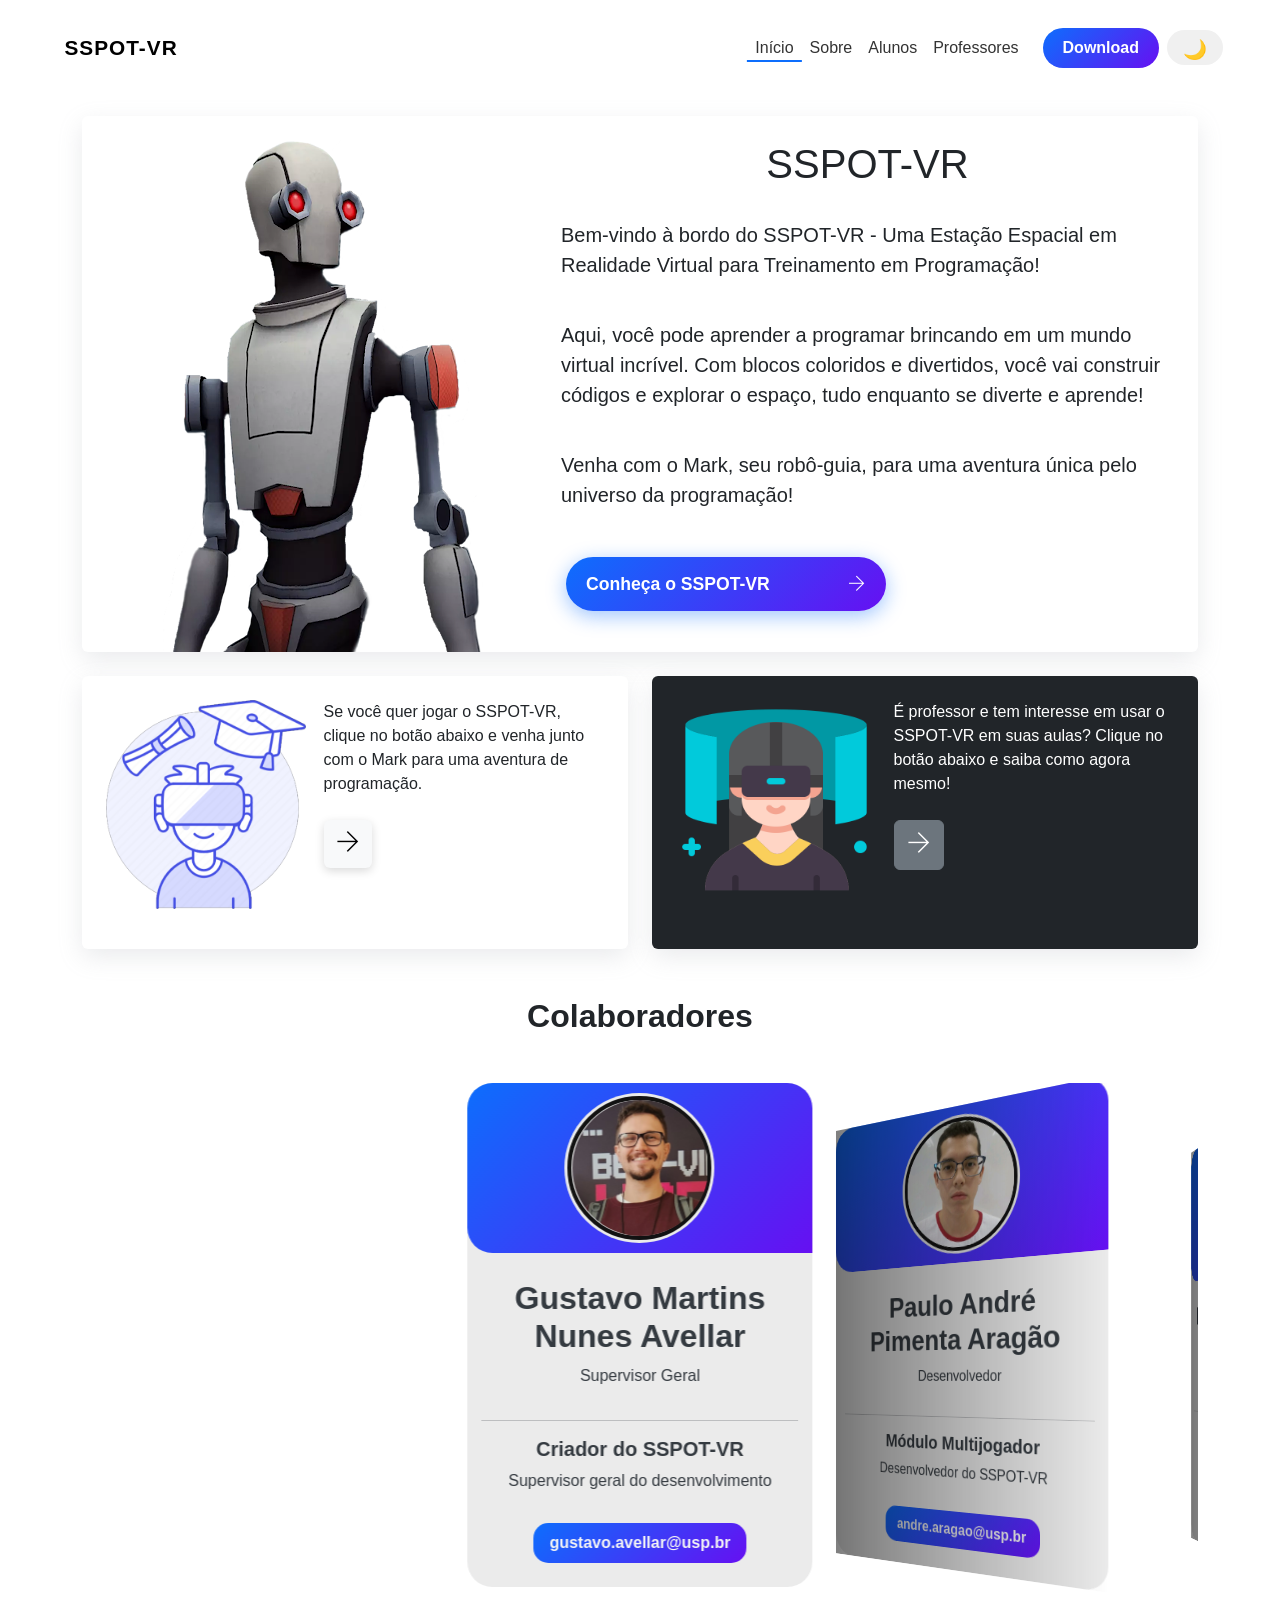
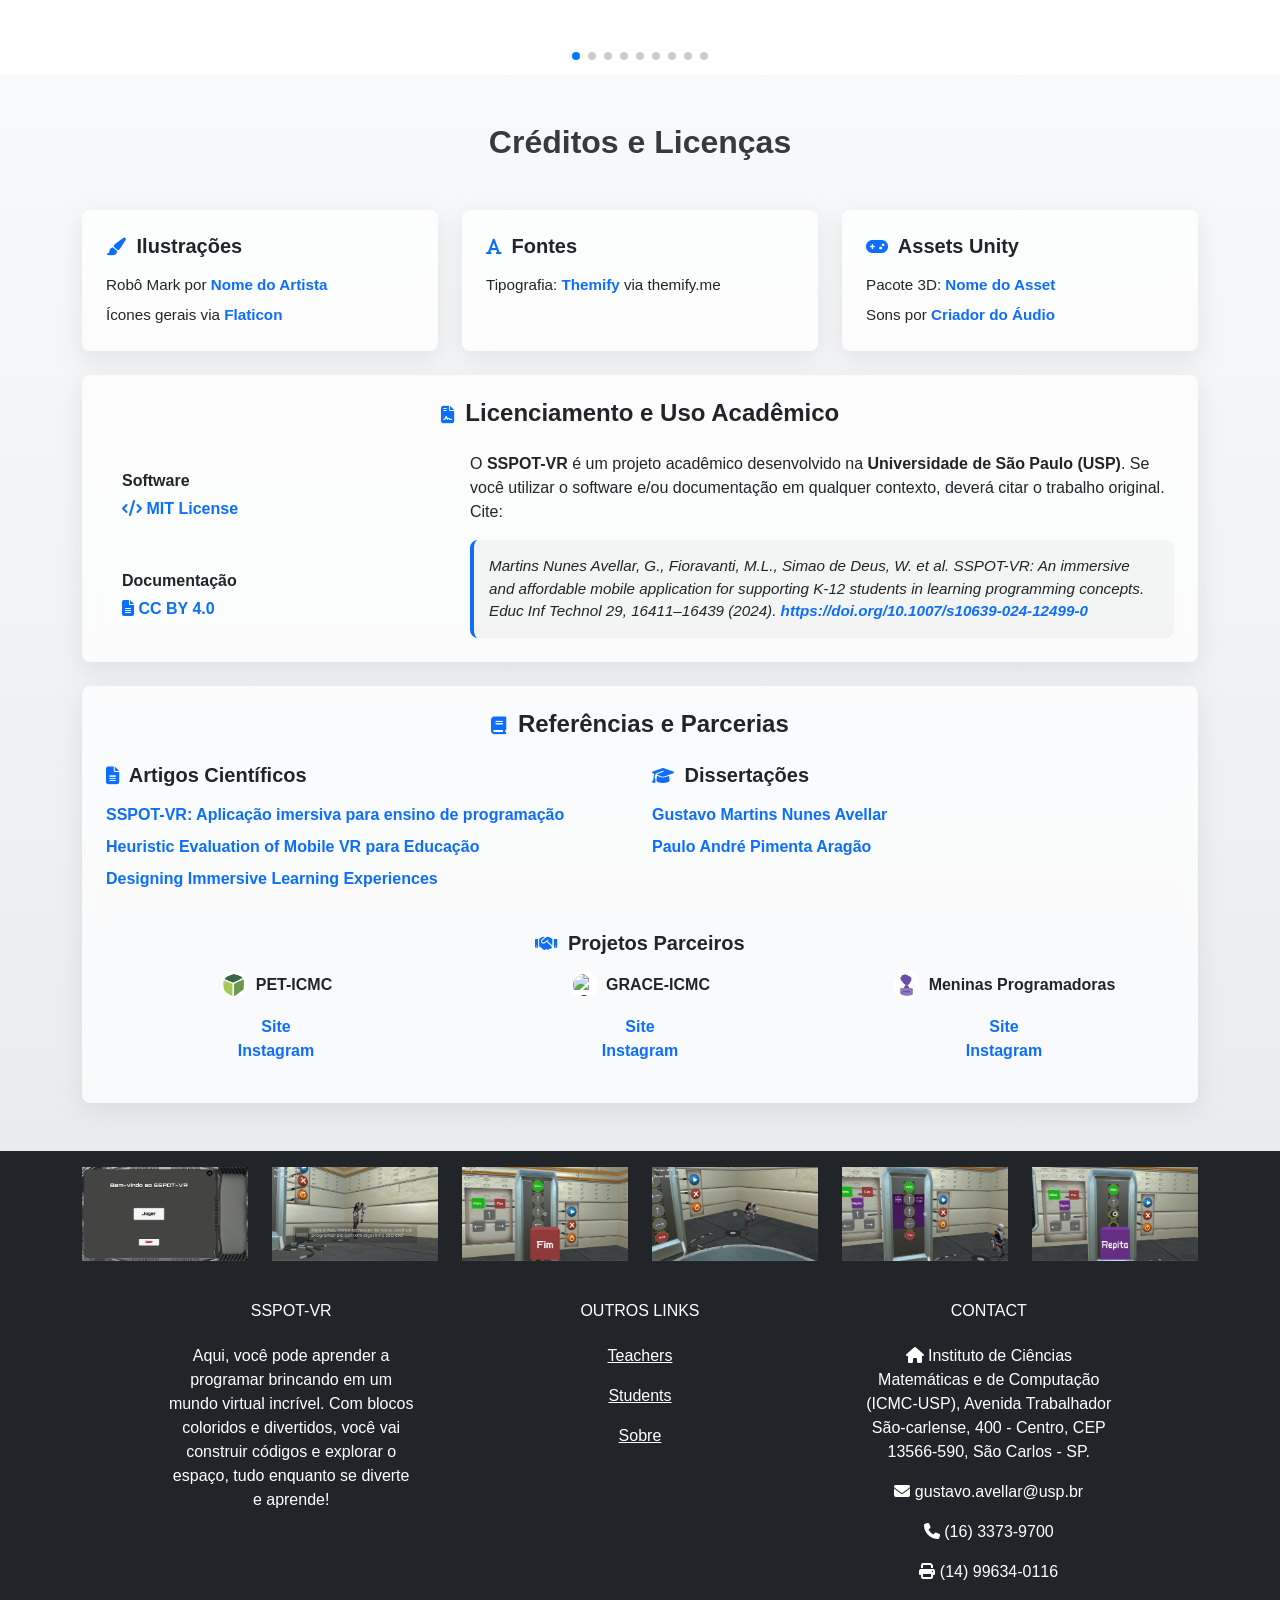
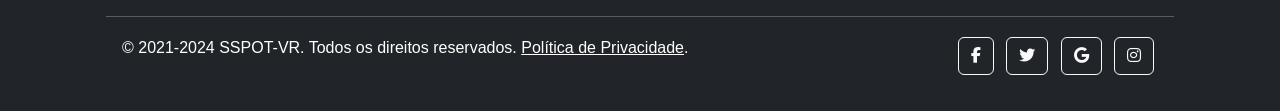
==== commit d70e1ab7: "new-cards-colabs" ====
--- a/index.html
+++ b/index.html
@@ -181,147 +181,205 @@
   <!-- Collabs -->
   <section class="container-new-colabs">
     <div class="container">
+      <h2 class="text-center mb-5 fw-bold">Colaboradores</h2>
       <div class="slide-container-colab swiper">
         <div class="slide-content-colab">
           <div class="card-wrapper-colab swiper-wrapper">
             <div class="card-colab swiper-slide">
               <div class="image-content-colab">
                 <span class="overlay-colab"></span>
-
+                <!-- FOTO CARD COLABORADORES GUSTAVO-->
                 <div class="card-image-colab">
-                  <img src="imgs/Renan Henrique de Sousa (É Desenvolvedor, Bolsista PUB-USP).jpg" alt=""
+                  <img 
+                    src="assets/img/Gustavo Martins Nunes Avellar (É o Criador do SSPOT-VR e Supervisor do Projeto, Desenvolveu o SSPOT-VR no mestrado, atualmente, no Doutorado, continua o projeto com alunos de IC).jpg" 
+                    alt="É o Criador do SSPOT-VR e Supervisor do Projeto, Desenvolveu o SSPOT-VR no mestrado, atualmente, no Doutorado, continua o projeto com alunos de IC"
                     class="card-img-colab">
                 </div>
               </div>
-
+              <!-- TEXTO CARD COLABORADORES GUSTAVO -->
               <div class="card-content-colab">
-                <h2 class="name-colab">Renan Henrique de Souza</h2>
-                <p class="description-colab">Lorem ipsum dolor sit amet consectetur adipisicing elit.
-                  At tempora, quae eligendi, ad ipsum amet, id expedita nam voluptate sapiente voluptatibus provident
-                  animi
-                  corrupti excepturi quia ipsa itaque possimus maxime.</p>
-
-                <button class="button-colab">View More</button>
-              </div>
-            </div>
+                <h2 class="mt-3 fw-bold">Gustavo Martins Nunes Avellar</h2>
+                <p class="">Supervisor Geral</p>
+                <hr class="line-card-colab">
+                <h5 class="fw-bold">Criador do SSPOT-VR</h5>
+                <p class="">Supervisor geral do desenvolvimento</p>
+                <button class="button-colab"><a href="mailto:gustavo.avellar@usp.br" class="email-link">gustavo.avellar@usp.br</a></button>
+              </div>
+            </div>
+            <!-- CARD COLABORADORES PAULO -->
             <div class="card-colab swiper-slide">
               <div class="image-content-colab">
                 <span class="overlay-colab"></span>
-
+                <!-- FOTO CARD COLABORADORES PAULO -->
                 <div class="card-image-colab">
-                  <img src="imgs/Renan Henrique de Sousa (É Desenvolvedor, Bolsista PUB-USP).jpg" alt=""
+                  <img 
+                    src="assets/img/Paulo André Pimenta Aragão (Foi Desenvolvedor e Bolsista de Mestrado CAPES).jpg" 
+                    alt=""
                     class="card-img-colab">
                 </div>
               </div>
-
+              <!-- TEXTO CARD COLABORADORES PAULO -->
               <div class="card-content-colab">
-                <h2 class="name-colab">Renan Henrique de Souza</h2>
-                <p class="description-colab">Lorem ipsum dolor sit amet consectetur adipisicing elit.
-                  At tempora, quae eligendi, ad ipsum amet, id expedita nam voluptate sapiente voluptatibus provident
-                  animi
-                  corrupti excepturi quia ipsa itaque possimus maxime.</p>
-
-                <button class="button-colab">View More</button>
-              </div>
-            </div>
+                <h2 class="mt-3 fw-bold">Paulo André Pimenta Aragão</h2>
+                <p class="">Desenvolvedor</p>
+                <hr class="line-card-colab">
+                <h5 class="fw-bold">Módulo Multijogador</h5>
+                <p class="">Desenvolvedor do SSPOT-VR</p>
+                <button class="button-colab"><a href="mailto:gustavo.avellar@usp.br" class="email-link">andre.aragao@usp.br</a></button>
+              </div>
+            </div>
+            <!-- CARD COLABORADORES FERNANDO -->
             <div class="card-colab swiper-slide">
               <div class="image-content-colab">
                 <span class="overlay-colab"></span>
-
+                <!-- FOTO CARD COLABORADORES FERNANDO -->
                 <div class="card-image-colab">
-                  <img src="imgs/Renan Henrique de Sousa (É Desenvolvedor, Bolsista PUB-USP).jpg" alt=""
+                  <img 
+                    src="assets/img/Fernando Henrique Paes Generich (Foi Desenvolvedor e Bolsista PUB-USP).gif" 
+                    alt=""
                     class="card-img-colab">
                 </div>
               </div>
-
+              <!-- TEXTO CARD COLABORADORES FERNANDO -->
               <div class="card-content-colab">
-                <h2 class="name-colab">Renan Henrique de Souza</h2>
-                <p class="description-colab">Lorem ipsum dolor sit amet consectetur adipisicing elit.
-                  At tempora, quae eligendi, ad ipsum amet, id expedita nam voluptate sapiente voluptatibus provident
-                  animi
-                  corrupti excepturi quia ipsa itaque possimus maxime.</p>
-
-                <button class="button-colab">View More</button>
-              </div>
-            </div>
+                <h2 class="mt-3 fw-bold">Fernando Henrique Paes Generich</h2>
+                <p class="">Desenvolvedor</p>
+                <hr class="line-card-colab">
+                <h5 class="fw-bold">Novidades em breve!</h5>
+                <p class="">Desenvolvedor do SSPOT-VR</p>
+                <button class="button-colab"><a href="mailto:gustavo.avellar@usp.br" class="email-link">fernando_gene@usp.br</a></button>
+              </div>
+            </div>
+            <!-- CARD COLABORADORES LUCAS -->
             <div class="card-colab swiper-slide">
               <div class="image-content-colab">
                 <span class="overlay-colab"></span>
-
+                <!-- FOTO CARD COLABORADORES LUCAS -->
                 <div class="card-image-colab">
-                  <img src="imgs/Renan Henrique de Sousa (É Desenvolvedor, Bolsista PUB-USP).jpg" alt=""
-                    class="card-img-colab">
-                </div>
-              </div>
-
+                  <img 
+                  src="assets/img/Lucas Oliveira Castro (Foi Desenvolvedor e Bolsista PUB-USP).jpg" 
+                  alt=""
+                  class="card-img-colab">
+                </div>
+              </div>
+              <!-- TEXTO CARD COLABORADORES LUCAS -->
               <div class="card-content-colab">
-                <h2 class="name-colab">Renan Henrique de Souza</h2>
-                <p class="description-colab">Lorem ipsum dolor sit amet consectetur adipisicing elit.
-                  At tempora, quae eligendi, ad ipsum amet, id expedita nam voluptate sapiente voluptatibus provident
-                  animi
-                  corrupti excepturi quia ipsa itaque possimus maxime.</p>
-
-                <button class="button-colab">View More</button>
-              </div>
-            </div>
+                <h2 class="mt-3 fw-bold">Lucas Oliveira Castro</h2>
+                <p class="">Desenvolvedor</p>
+                <hr class="line-card-colab">
+                <h5 class="fw-bold">Novidades em breve!</h5>
+                <p class="">Desenvolvedor do SSPOT-VR</p>
+                <button class="button-colab"><a href="mailto:gustavo.avellar@usp.br" class="email-link">lucascastro@usp.br</a></button>
+              </div>
+            </div>
+            <!-- CARD COLABORADORES PEDRO -->
             <div class="card-colab swiper-slide">
               <div class="image-content-colab">
                 <span class="overlay-colab"></span>
-
+                <!-- FOTO CARD COLABORADORES PEDRO -->
                 <div class="card-image-colab">
-                  <img src="imgs/Renan Henrique de Sousa (É Desenvolvedor, Bolsista PUB-USP).jpg" alt=""
+                  <img 
+                    src="assets/img/Pedro Lunkes Villela (É Desenvolvedor, Bolsista CNPq-PIBIC).jpg" 
+                    alt=""
                     class="card-img-colab">
                 </div>
               </div>
-
+              <!-- TEXTO CARD COLABORADORES PEDRO -->
               <div class="card-content-colab">
-                <h2 class="name-colab">Renan Henrique de Souza</h2>
-                <p class="description-colab">Lorem ipsum dolor sit amet consectetur adipisicing elit.
-                  At tempora, quae eligendi, ad ipsum amet, id expedita nam voluptate sapiente voluptatibus provident
-                  animi
-                  corrupti excepturi quia ipsa itaque possimus maxime.</p>
-
-                <button class="button-colab">View More</button>
-              </div>
-            </div>
+                <h2 class="mt-3 fw-bold">Pedro Lunkes Villela</h2>
+                <p class="">Desenvolvedor</p>
+                <hr class="line-card-colab">
+                <h5 class="fw-bold">Desenvolvedor do SSPOT-VR</h5>
+                <p class="">Novidades em breve!</p>
+                <button class="button-colab"><a href="mailto:gustavo.avellar@usp.br" class="email-link">pedrolunkesvillela@usp.br</a></button>
+              </div>
+            </div>
+            <!-- CARD COLABORADORES ELLEN -->
             <div class="card-colab swiper-slide">
               <div class="image-content-colab">
                 <span class="overlay-colab"></span>
-
+                <!-- FOTO CARD COLABORADORES ELLEN -->
                 <div class="card-image-colab">
-                  <img src="imgs/Renan Henrique de Sousa (É Desenvolvedor, Bolsista PUB-USP).jpg" alt=""
+                  <img 
+                    src="assets/img/Ellen Francine Barbosa (É Orientadora do Projeto e Professora no ICMC-USP).jpg" 
+                    alt=""
                     class="card-img-colab">
                 </div>
               </div>
-
+              <!-- TEXTO CARD COLABORADORES ELLEN -->
               <div class="card-content-colab">
-                <h2 class="name-colab">Renan Henrique de Souza</h2>
-                <p class="description-colab">Lorem ipsum dolor sit amet consectetur adipisicing elit.
-                  At tempora, quae eligendi, ad ipsum amet, id expedita nam voluptate sapiente voluptatibus provident
-                  animi
-                  corrupti excepturi quia ipsa itaque possimus maxime.</p>
-
-                <button class="button-colab">View More</button>
-              </div>
-            </div>
+                <h2 class="mt-3 fw-bold">Profa. Dra. Ellen Francine Barbosa</h2>
+                <p class="">Orientadora</p>
+                <hr class="line-card-colab">
+                <h5 class="fw-bold">Professora Orientadora</h5>
+                <p class="">Supervisora geral do desenvolvimento</p>
+                <button class="button-colab"><a href="mailto:gustavo.avellar@usp.br" class="email-link">francine@icmc.usp.br</a></button>
+              </div>
+            </div>
+            <!-- CARD COLABORADORES ILDEBERTO -->
             <div class="card-colab swiper-slide">
               <div class="image-content-colab">
                 <span class="overlay-colab"></span>
-
+                <!-- FOTO CARD COLABORADORES ILDEBERTO -->
                 <div class="card-image-colab">
-                  <img src="imgs/Renan Henrique de Sousa (É Desenvolvedor, Bolsista PUB-USP).jpg" alt=""
+                  <img 
+                    src="assets/img/Ildeberto Aparecido Rodello (É Colaborador e Professor da FEA-RP-USP).jpg" 
+                    alt=""
                     class="card-img-colab">
                 </div>
               </div>
-
+              <!-- TEXTO CARD COLABORADORES ILDEBERTO -->
               <div class="card-content-colab">
-                <h2 class="name-colab">Renan Henrique de Souza</h2>
-                <p class="description-colab">Lorem ipsum dolor sit amet consectetur adipisicing elit.
-                  At tempora, quae eligendi, ad ipsum amet, id expedita nam voluptate sapiente voluptatibus provident
-                  animi
-                  corrupti excepturi quia ipsa itaque possimus maxime.</p>
-
-                <button class="button-colab">View More</button>
+                <h2 class="mt-3 fw-bold">Prof. Ildeberto Aparecido Rodello</h2>
+                <p class="">Orientador</p>
+                <hr class="line-card-colab">
+                <h5 class="fw-bold">Orientador e Professor da FEA-RP-USP</h5>
+                <p class="">Novidades em Breve!</p>
+                <button class="button-colab"><a href="mailto:gustavo.avellar@usp.br" class="email-link">x@usp.br</a></button>
+              </div>
+            </div>
+            <!-- CARD COLABORADORES KALINKA -->
+            <div class="card-colab swiper-slide">
+              <div class="image-content-colab">
+                <span class="overlay-colab"></span>
+                <!-- FOTO CARD COLABORADORES KALINKA -->
+                <div class="card-image-colab">
+                  <img 
+                    src="assets/img/Kalinka Regina Lucas Jaquie Castelo Branco (Foi Colaboradora e Professora do ICMC-USP).jpg" 
+                    alt=""
+                    class="card-img-colab">
+                </div>
+              </div>
+              <!-- TEXTO CARD COLABORADORES KALINKA -->
+              <div class="card-content-colab">
+                <h2 class="mt-3 fw-bold">Kalinka Regina Lucas Jaquie Castelo Branco</h2>
+                <p class="">Orientadora</p>
+                <hr class="line-card-colab">
+                <h5 class="fw-bold">Professora Orientadora</h5>
+                <p class="">Supervisor geral do desenvolvimento</p>
+                <button class="button-colab"><a href="mailto:gustavo.avellar@usp.br" class="email-link">x@usp.br</a></button>
+              </div>
+            </div>
+            <!-- CARD COLABORADORES RENAN -->
+            <div class="card-colab swiper-slide">
+              <div class="image-content-colab">
+                <span class="overlay-colab"></span>
+                <!-- FOTO CARD COLABORADORES RENAN -->
+                <div class="card-image-colab">
+                  <img 
+                    src="assets/img/Renan Henrique de Sousa (É Desenvolvedor, Bolsista PUB-USP).jpg" 
+                    alt=""
+                    class="card-img-colab">
+                </div>
+              </div>
+              <!-- TEXTO CARD COLABORADORES RENAN -->
+              <div class="card-content-colab">
+                <h2 class="mt-3 fw-bold">Renan Henrique de Sousa</h2>
+                <p class="">Desenvolvedor</p>
+                <hr class="line-card-colab">
+                <h5 class="fw-bold">Desenvolvedor do SSPOT-VR</h5>
+                <p class="">Novidades em Breve!</p>
+                <button class="button-colab"><a href="mailto:gustavo.avellar@usp.br" class="email-link">x@usp.br</a></button>
               </div>
             </div>
           </div>
@@ -330,11 +388,11 @@
       </div>
     </div>
   </section>
-  <section id="collabs" class="py-5">
+  <!-- ANTIGA SECTION DE COLABORADORES -->
+  <!-- <section id="collabs" class="py-5">
     <div class="container">
       <h2 class="text-center mb-5 fw-bold">Colaboradores</h2>
       <div class="row g-4 justify-content-center">
-        <!-- Card Flip Template -->
         <div class="col-md-6 col-lg-4">
           <div class="team-card-flip h-100">
             <div class="card-front text-center">
@@ -499,7 +557,7 @@
         </div>
       </div>
     </div>
-  </section>
+  </section> -->
   <section id="creditos" class="py-5">
     <div class="container">
       <h2 class="text-center mb-5 fw-bold title-credits">
@@ -887,16 +945,19 @@
   <script src="assets/js/main.js"></script>
   <script>
     var swiper = new Swiper(".slide-content-colab", {
-      slidesPerView: 3,
-      spaceBetween: 25,
-      loop: false,
-      centerSlide: true,
-      fade: true,
+      effect: "coverflow",
       grabCursor: true,
+      centeredSlides: true,
+      slidesPerView: "auto",
+      coverflowEffect: {
+        rotate: 50,
+        stretch: 0,
+        depth: 100,
+        modifier: 1,
+        slideShadows: true,
+      },
       pagination: {
         el: ".swiper-pagination",
-        clickable: true,
-        dynamicBullets: true,
       },
       breakpoints: {
         0: {
--- a/assets/css/styles.css
+++ b/assets/css/styles.css
@@ -6,6 +6,7 @@
   --accent-orange: #ff9800;
   --bg-white: #ffffff;
   --bg-light: #f8f9fa;
+  --bg-light-colab: #ebebeb;
   --bg-dark-main: #121212;
   --bg-dark-surface: #1e1e1e;
   --bg-dark-card: #2c2c2c;
@@ -706,25 +707,7 @@
   background: var(--primary-blue);
 }
 
-.email-link {
-  display: inline-block;
-  margin-top: 12px;
-  padding: 6px 12px;
-  background-color: var(--primary-blue);
-  color: var(--bg-white) !important;
-  border-radius: 25px;
-  font-size: 0.9rem;
-  font-weight: 500;
-  box-shadow: 0 4px 15px rgba(13, 110, 253, 0.3);
-  transition: var(--transition-fast);
-  text-decoration: none;
-}
-
-.email-link:hover {
-  background-color: #0056b3;
-  transform: translateY(-2px) scale(1.05);
-  box-shadow: 0 6px 20px rgba(0, 86, 179, 0.4);
-}
+
 
 .team-card-flip:hover {
   transform: translateY(-5px);
@@ -751,9 +734,12 @@
 
 .card-colab {
   border-radius: 25px;
-  background-color: #FFF;
-  width: 320px;
-}
+  background: var(--bg-light-colab);
+  color: var(--text-dark);
+  font-family: var(--font-main);
+  margin-bottom: 50px;
+}
+
 
 .image-content-colab,
 .card-content-colab {
@@ -763,6 +749,12 @@
   padding: 10px 14px;
 }
 
+body.dark-theme .card-colab{
+  color: var(--text-light);
+  background: linear-gradient(135deg, var(--bg-dark-card), var(--bg-dark-surface));
+  box-shadow: 0 15px 35px rgba(0, 0, 0, 0.25), inset 0 0 10px rgba(255, 255, 255, 0.02);
+}
+
 .image-content-colab {
   position: relative;
   row-gap: 5px;
@@ -774,24 +766,12 @@
   top: 0;
   height: 100%;
   width: 100%;
-  background-color: #4070F4;
+  background: var(--grad-primary);
   border-radius: 25px 25px 0 25px;
 }
 
-.overlay-colab::before,
-.overlay-colab::after {
-  content: '';
-  position: absolute;
-  right: 0;
-  bottom: -40px;
-  height: 40px;
-  width: 40px;
-  background-color: #4070F4;
-}
-
-.overlay-colab::after {
-  border-radius: 0 25px 0 0;
-  background-color: #FFF;
+body.dark-theme .overlay-colab{
+  background: var(--grad-accent);
 }
 
 .card-image-colab {
@@ -799,7 +779,7 @@
   height: 150px;
   width: 150px;
   border-radius: 50%;
-  background: #FFF;
+  background: var(--bg-light-colab);
   padding: 3px;
 }
 
@@ -808,37 +788,53 @@
   width: 100%;
   object-fit: cover;
   border-radius: 50%;
-  border: 4px solid #4070F4;
-}
-
-.name-colab {
-  font-size: 18px;
-  font-weight: 500;
-  color: #333;
-}
-
-.description-colab {
-  font-size: 14px;
-  color: #707070;
-  text-align: center;
+  border: 4px solid var(--bg-dark-main);
+}
+
+.line-card-colab{
+  color: var(--text-dark);
+  width: 100%;
+}
+
+body.dark-theme .line-card-colab{
+  color: var(--text-light);
 }
 
 .button-colab {
   border: none;
   font-size: 16px;
-  color: #FFF;
+  color: var(--text-light);
   padding: 8px 16px;
-  background-color: #4070F4;
-  border-radius: 6px;
+  background: var(--grad-primary);
+  border-radius: 15px;
   margin: 14px;
   cursor: pointer;
   transition: all 0.3s ease;
+  
+}
+
+.button-colab a{
+   color: var(--text-light);
+   text-decoration: none;
+   font-family: var(--font-main);
+   font-weight: 600;
+}
+
+body.dark-theme .button-colab{
+   background: var(--grad-accent);
+}
+
+body.dark-theme .button-colab a{
+   color: var(--text-dark);
 }
 
 .button-colab:hover {
-  background: #265DF2;
-}
-
+  transform: scale(1.1);
+}
+
+.email-link{
+  color: white;
+}
 
 /* ==================== CARD REALIDADE VIRTUAL (VR) ==================== */
 .card-vr-bg {
